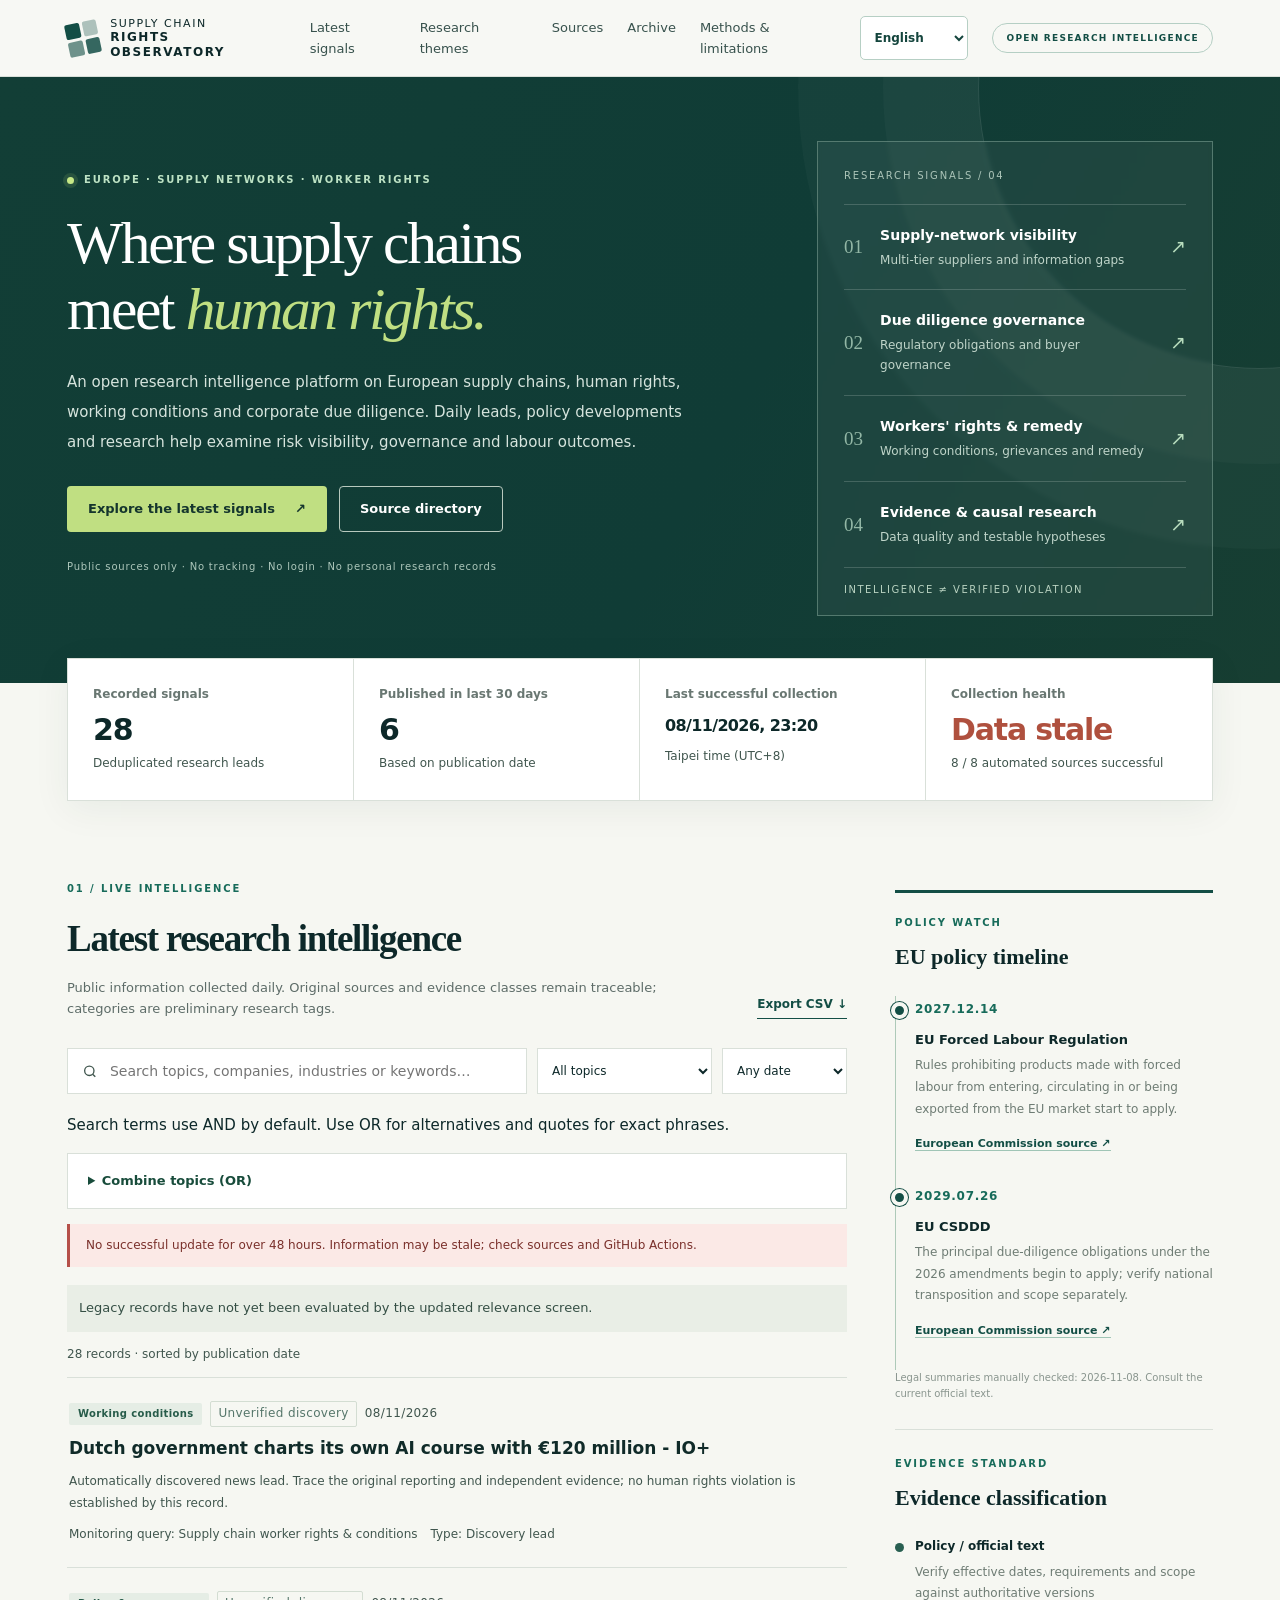
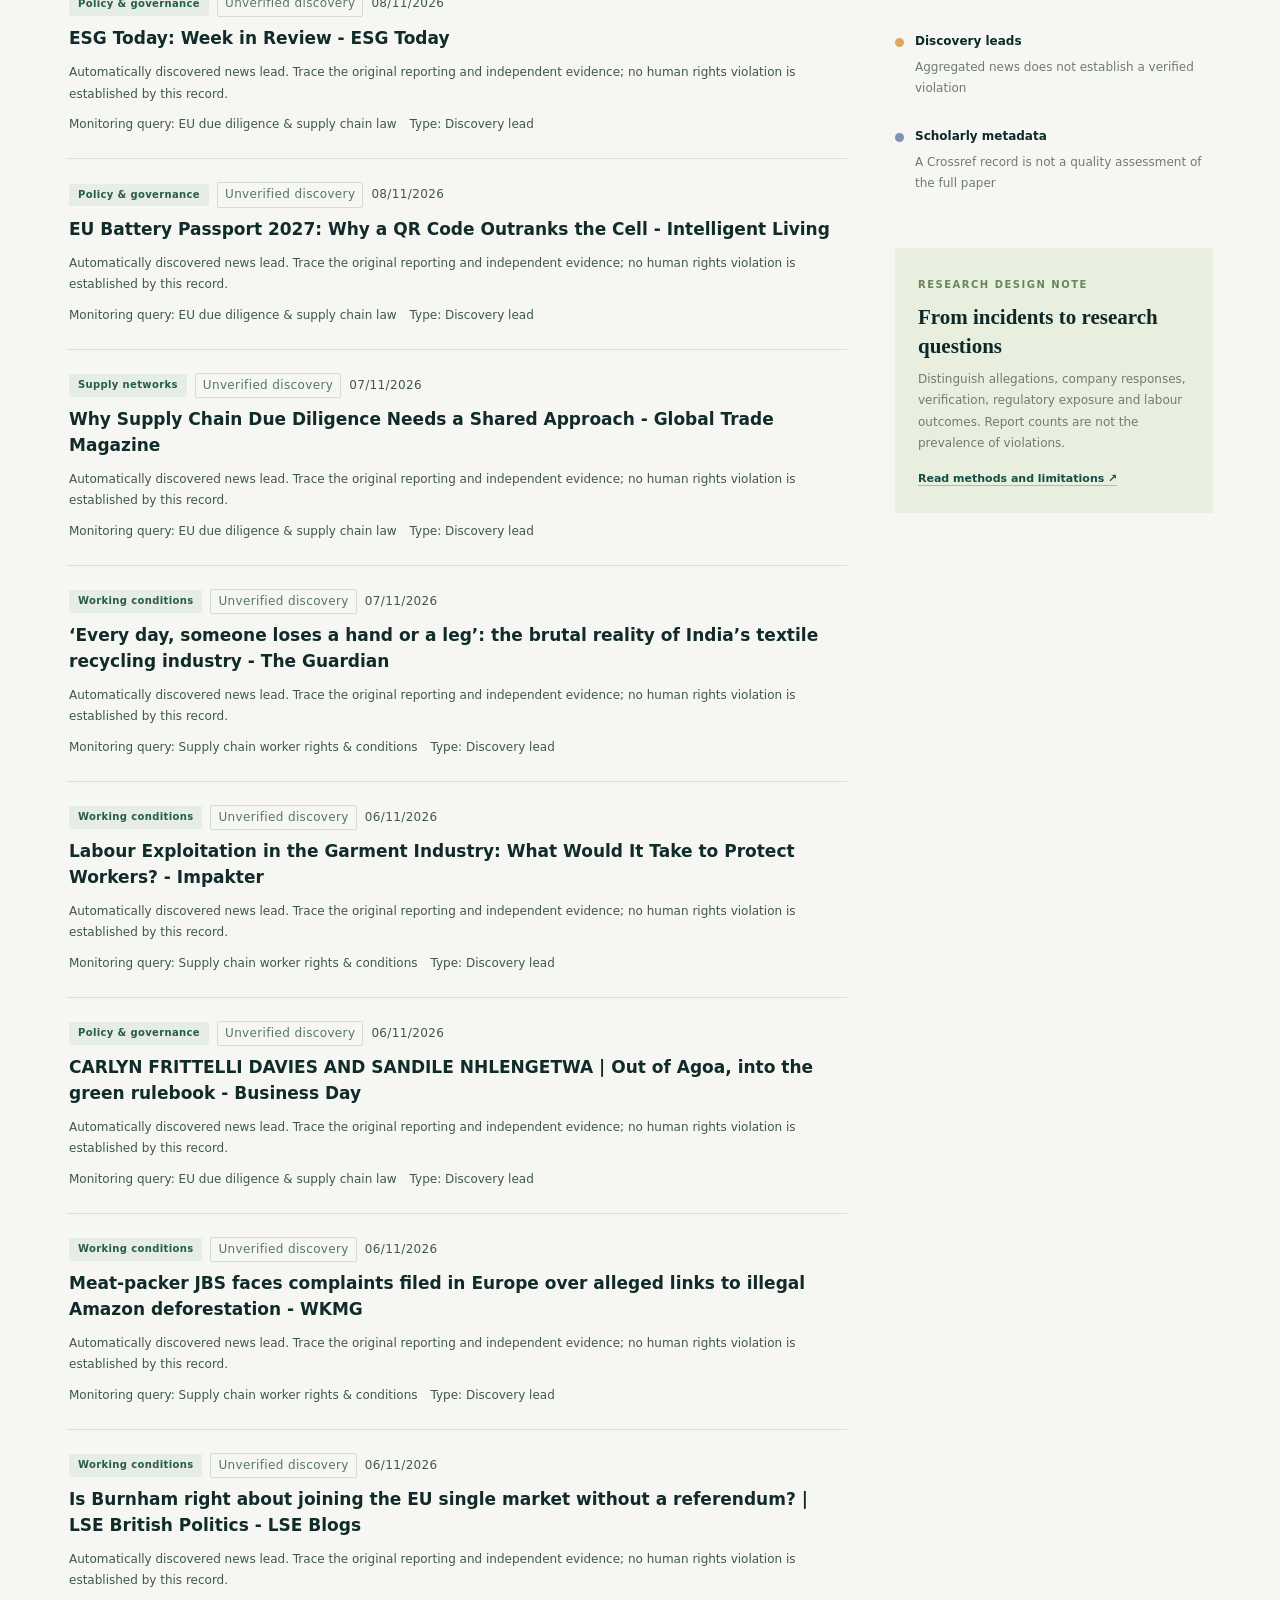
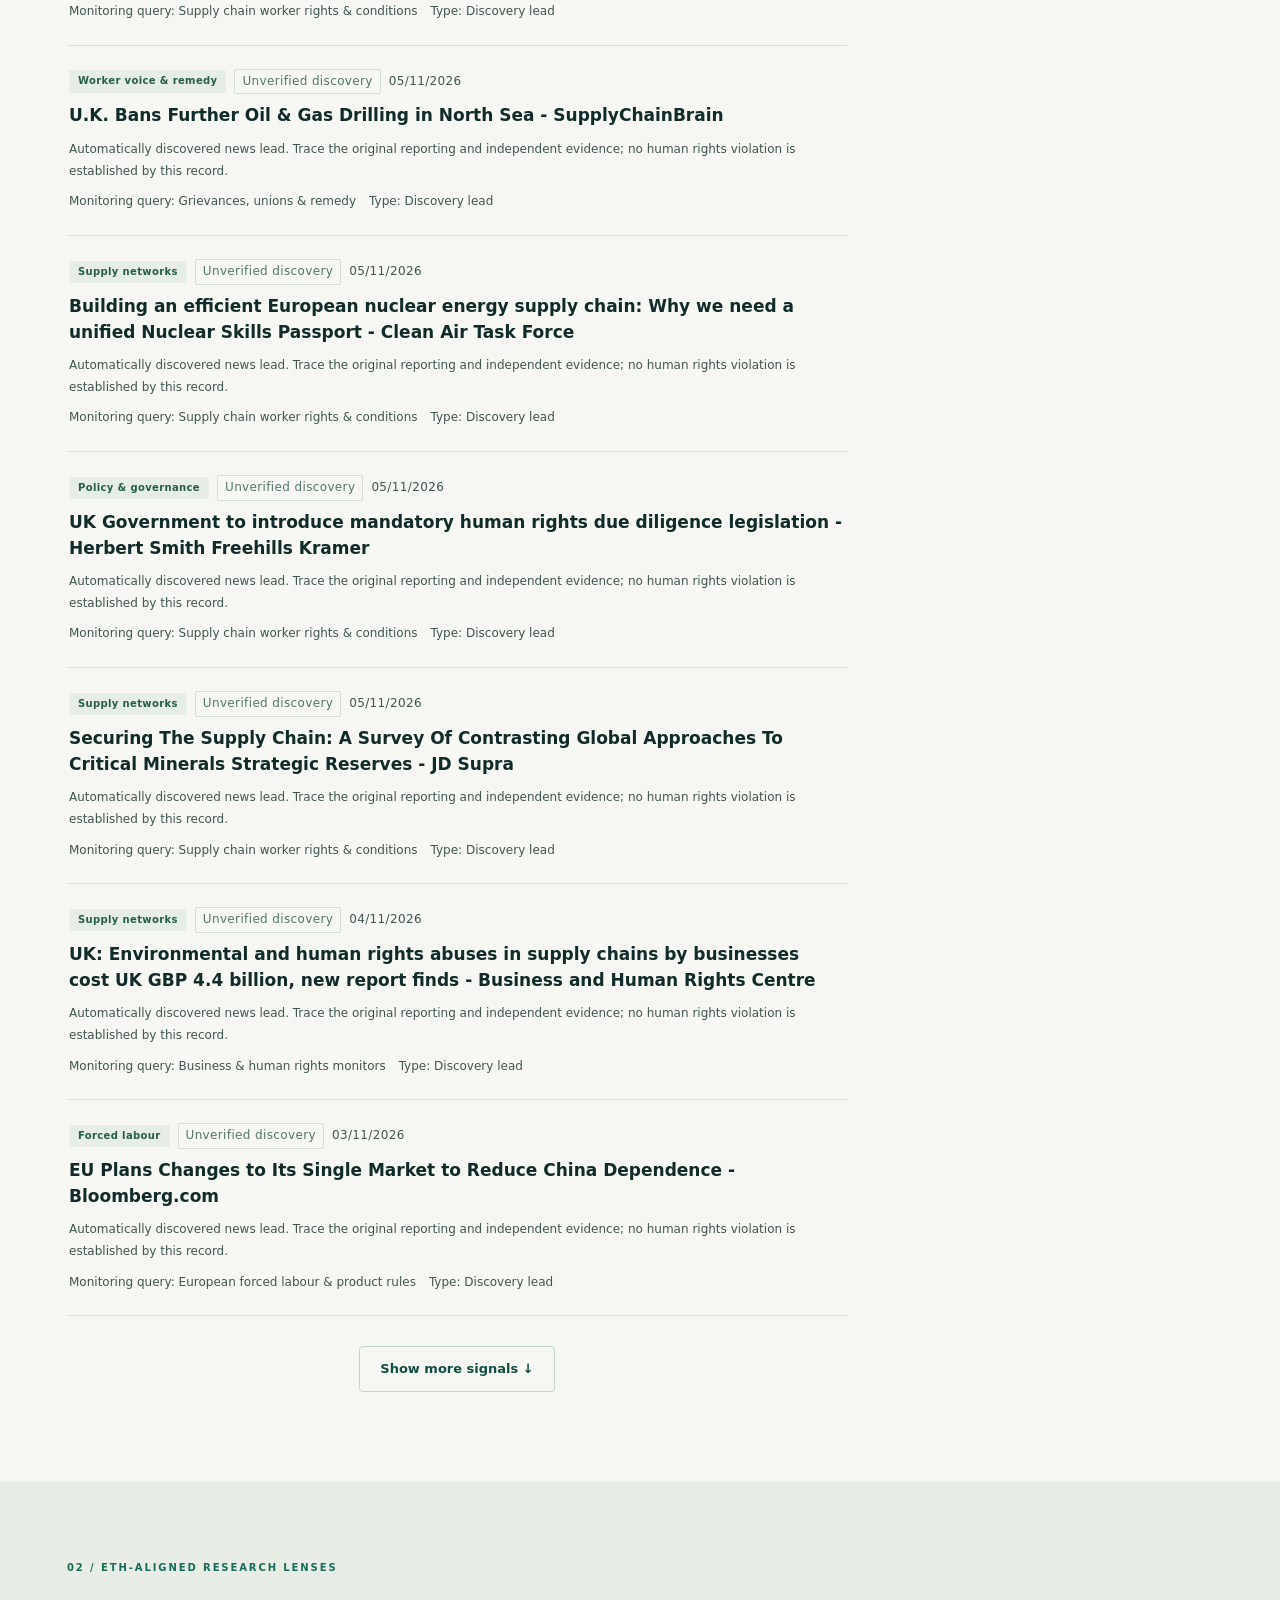
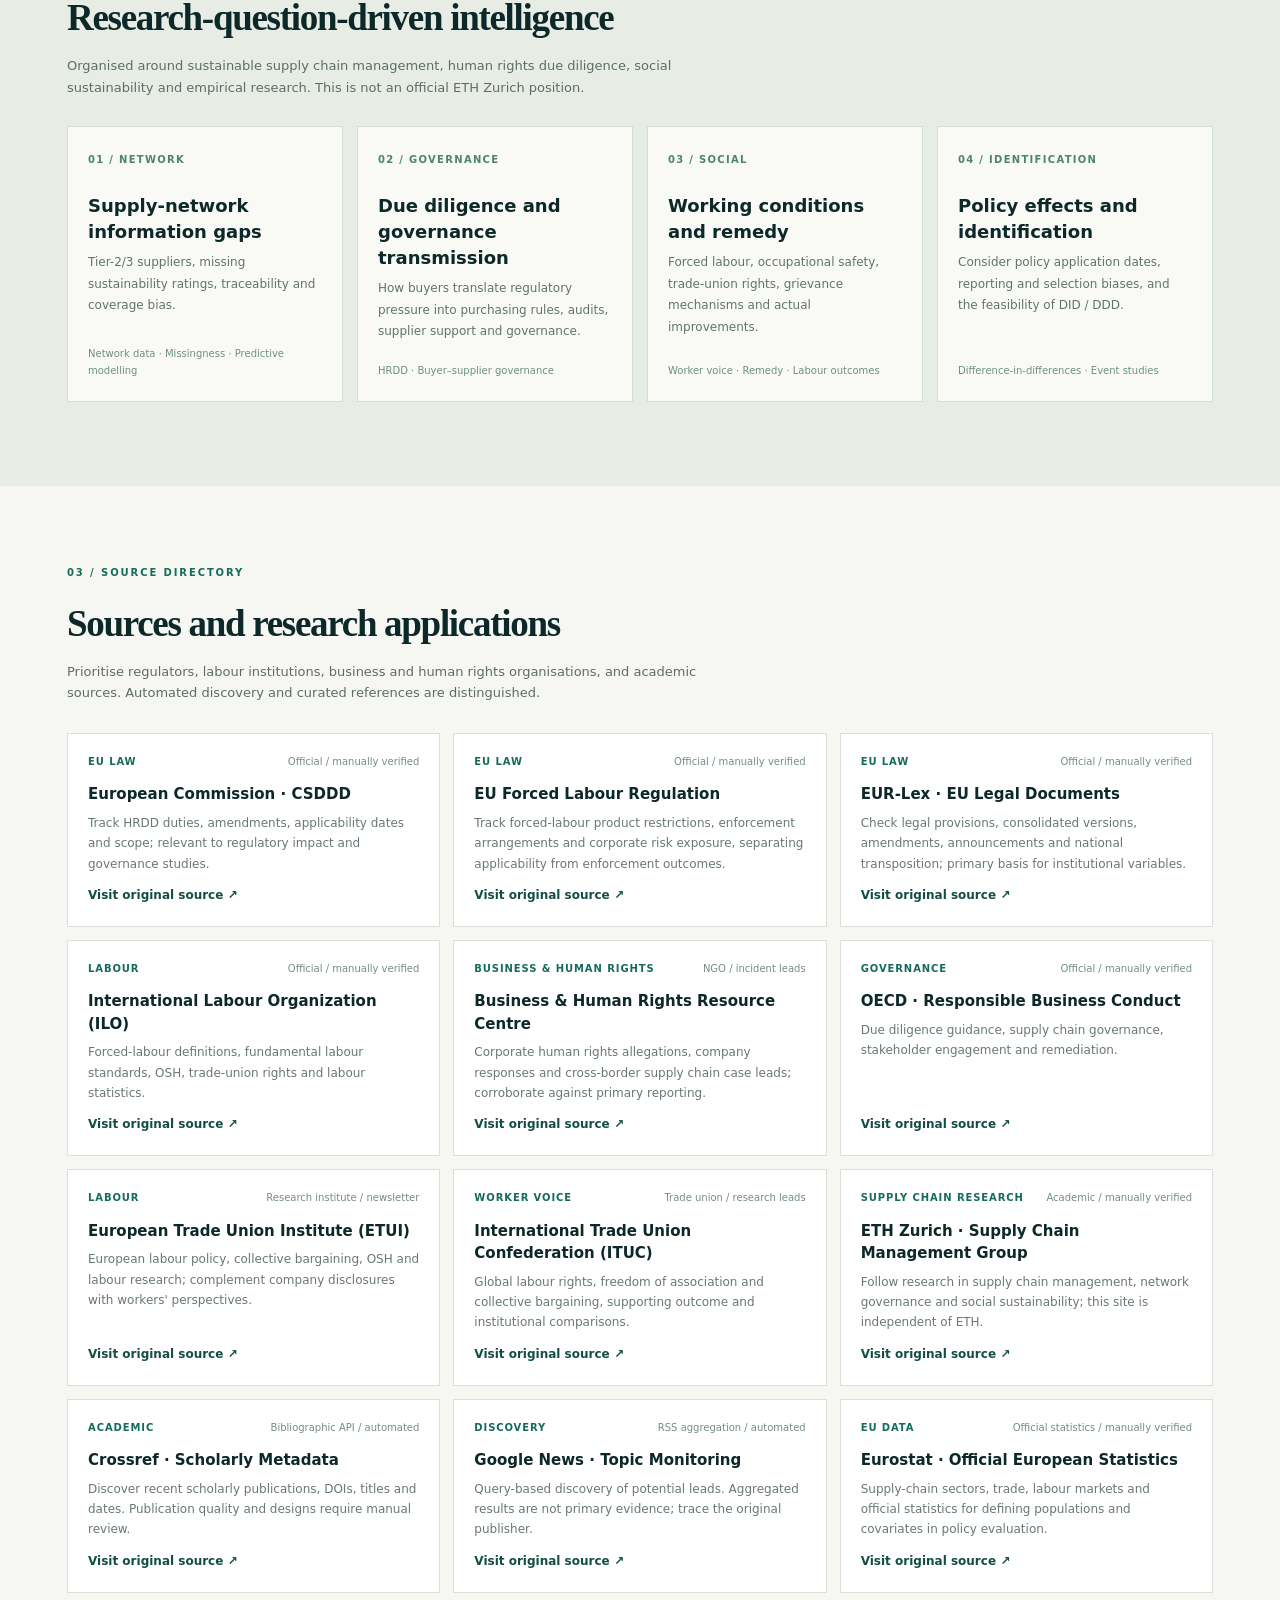
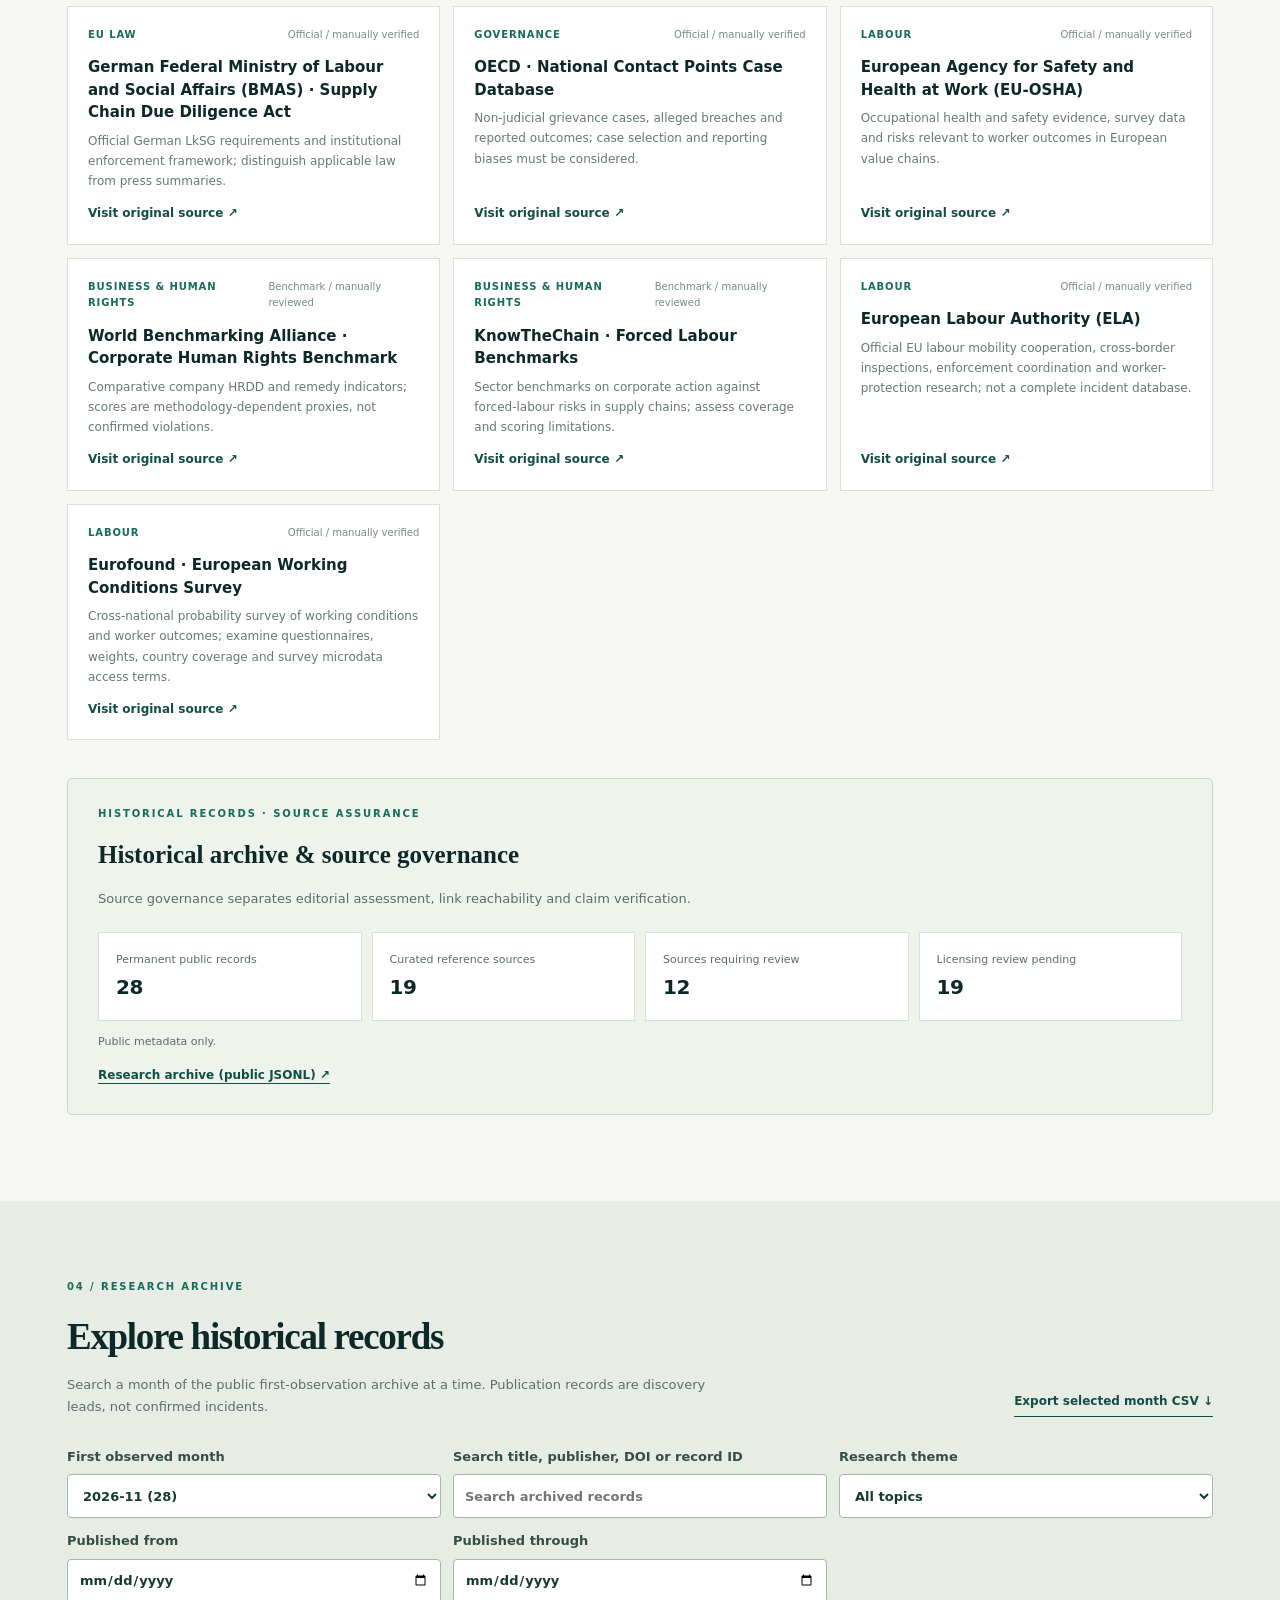
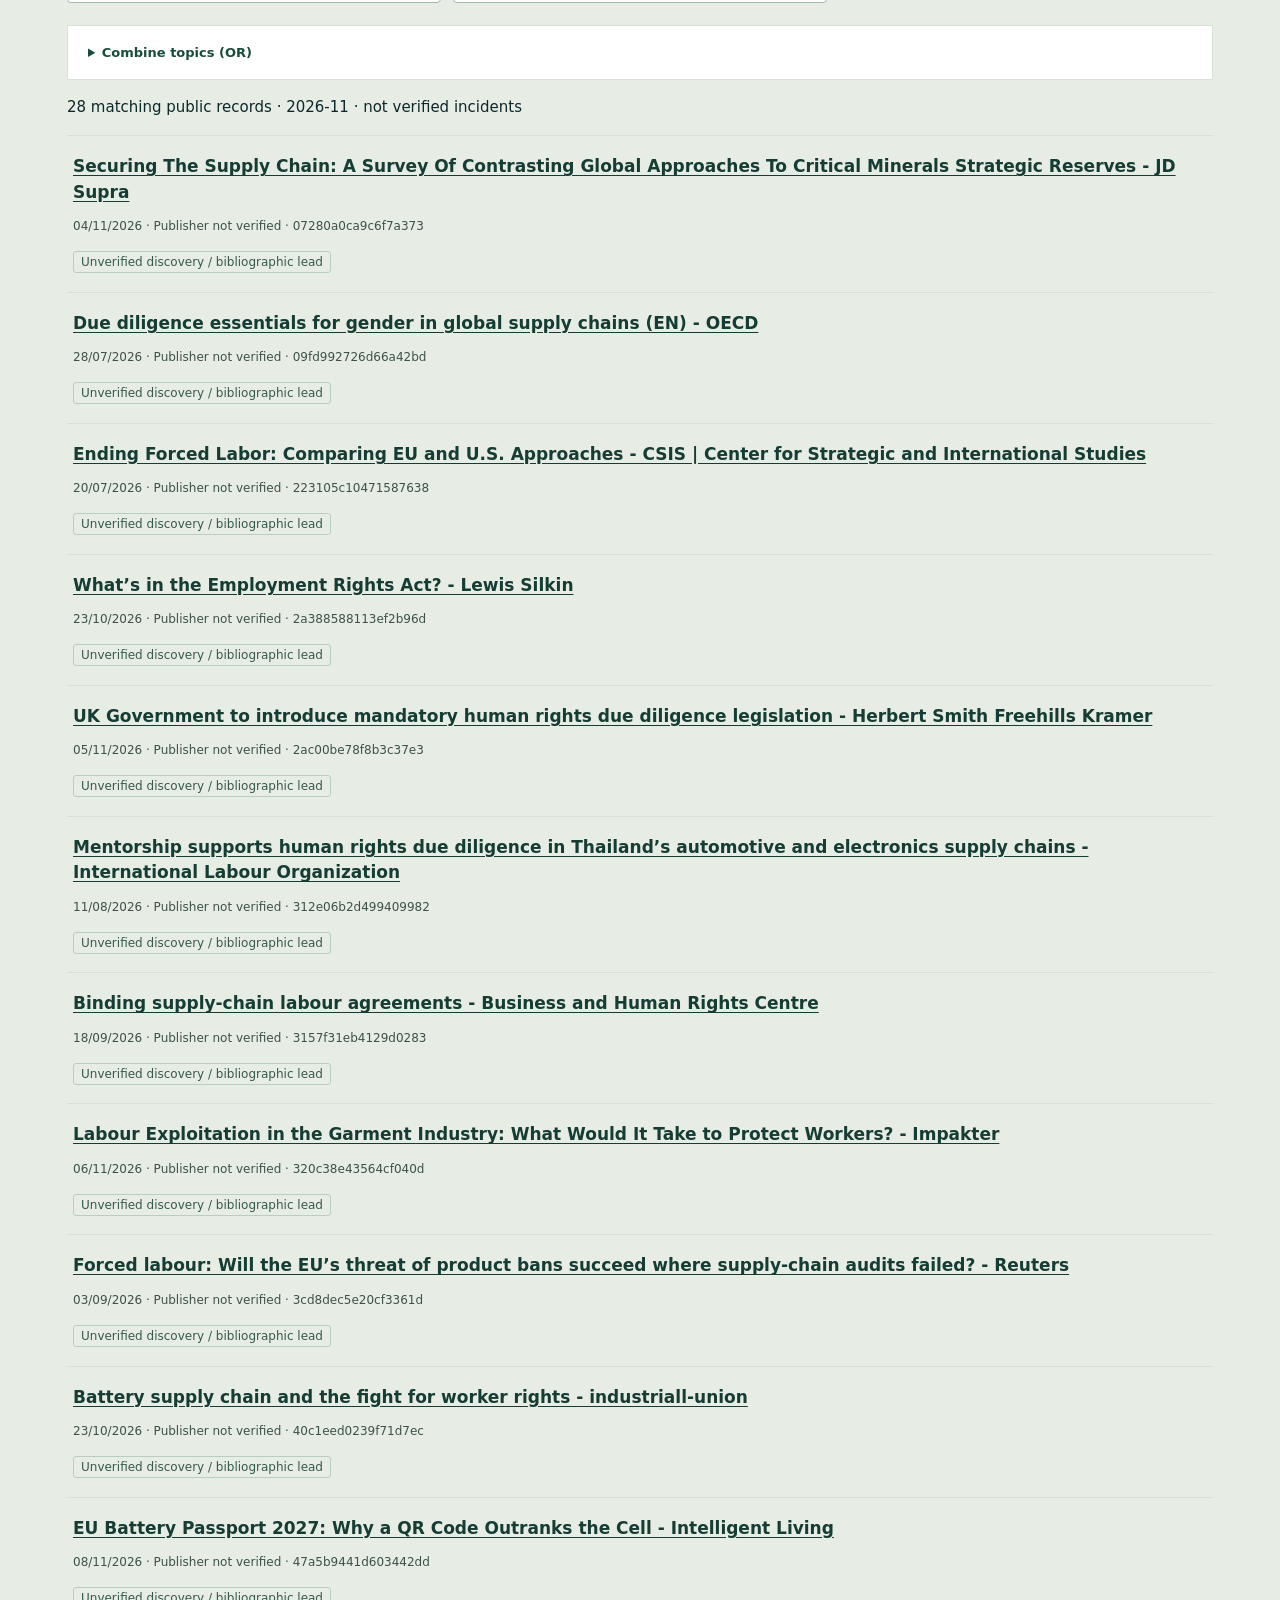
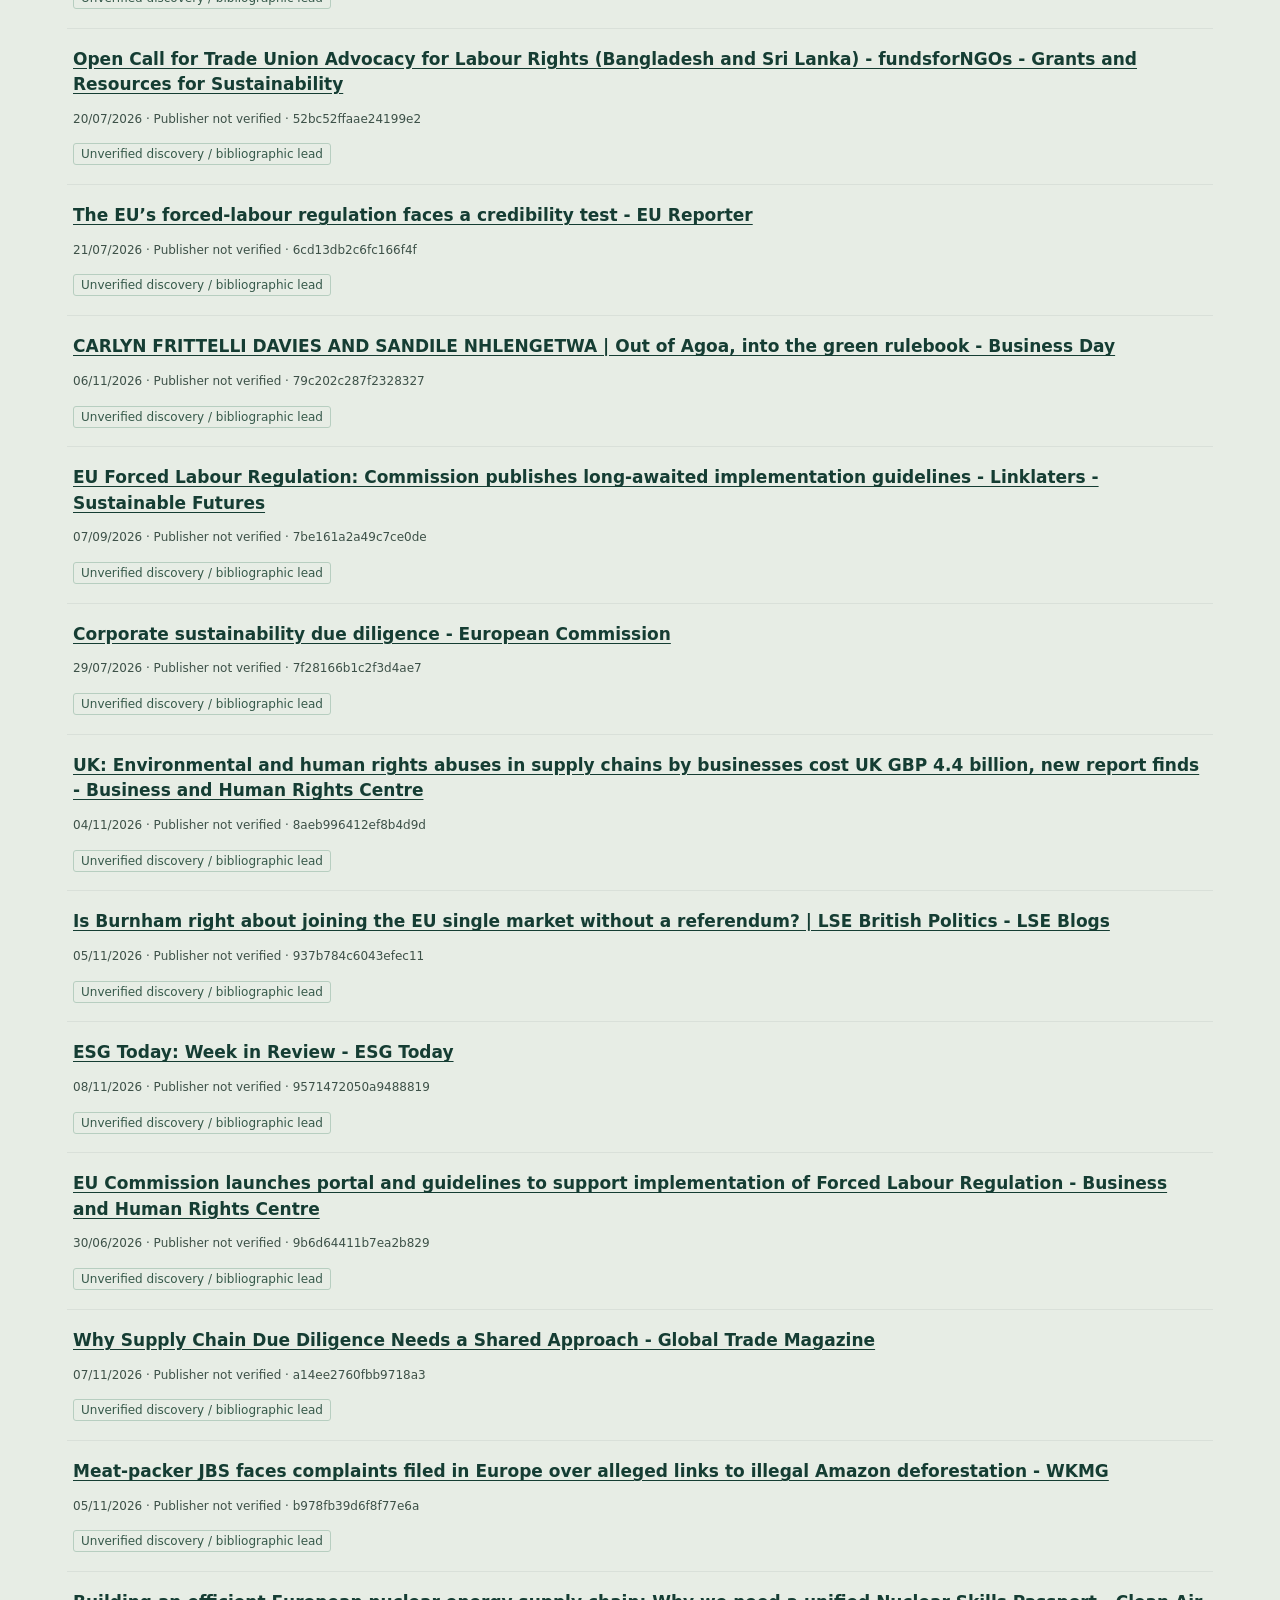
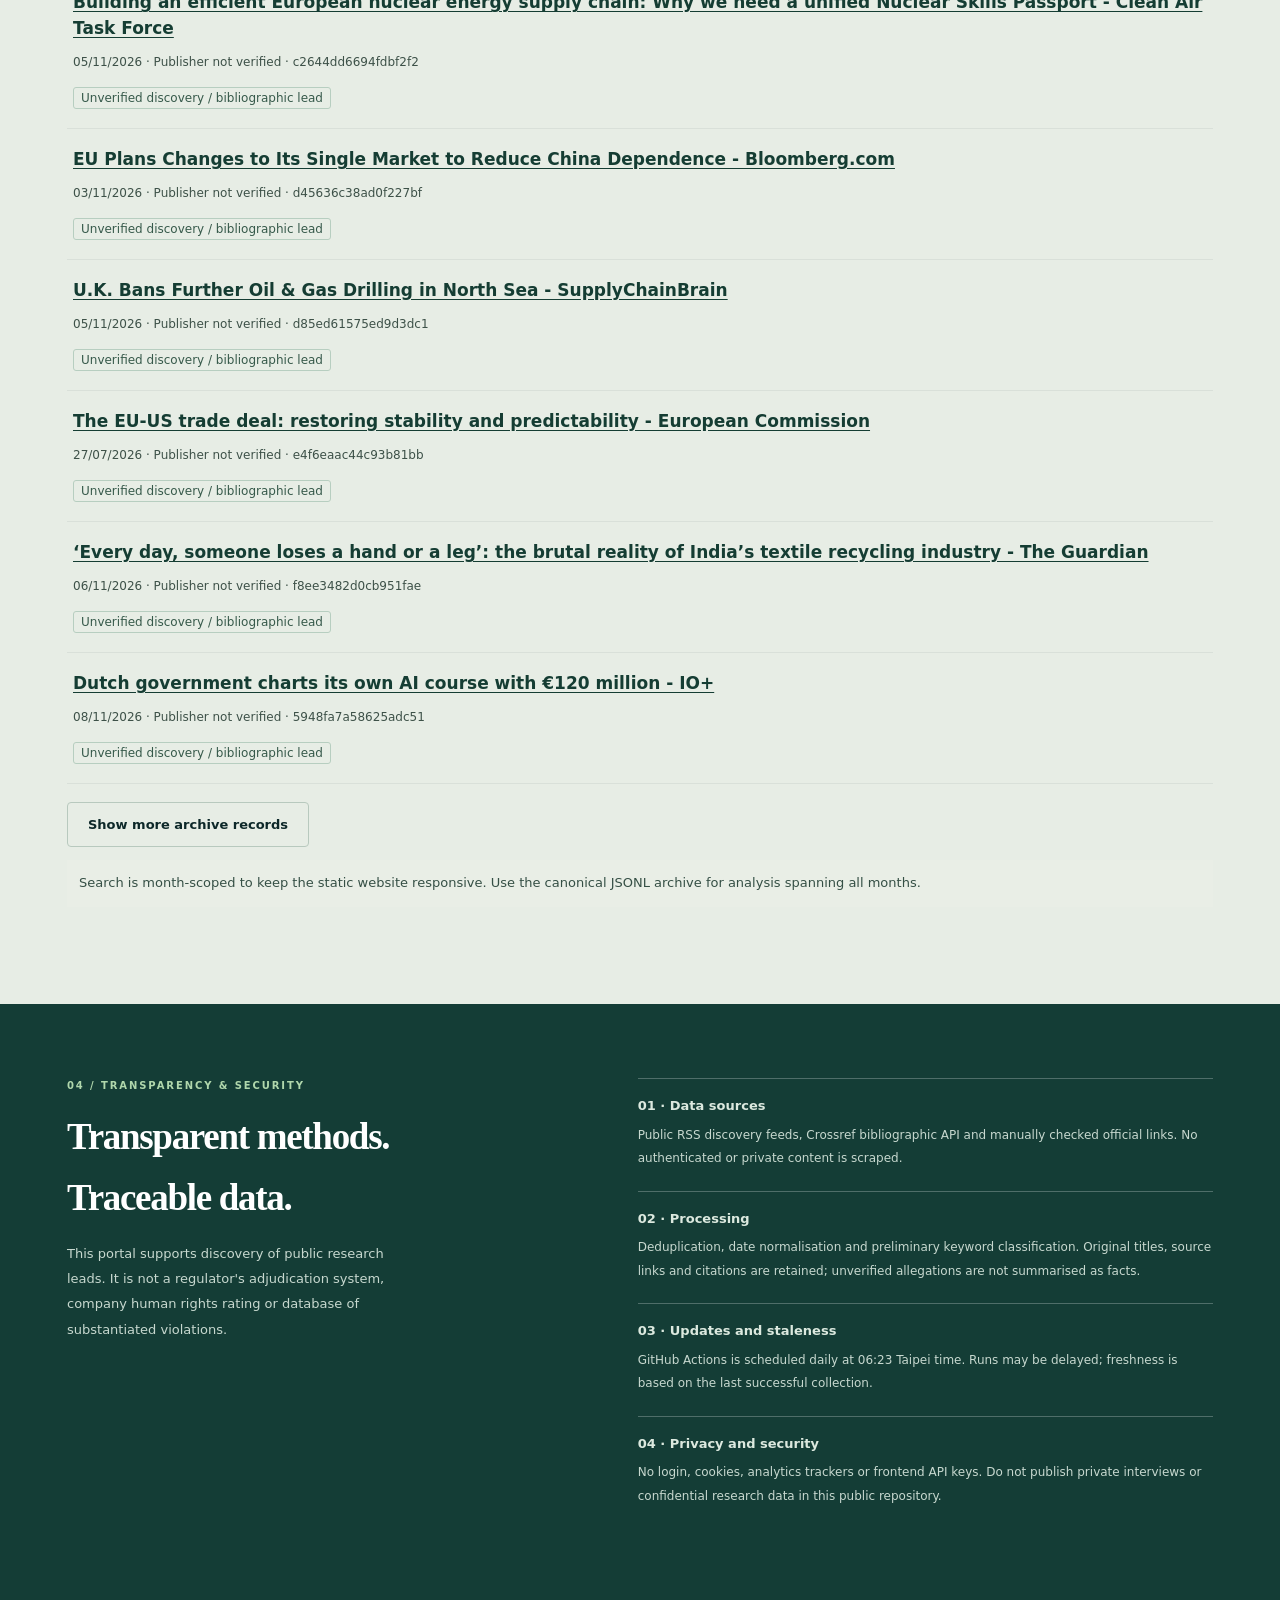
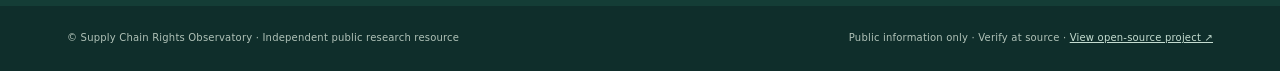
==== docs/index.html @ d7ef4ec1 "feat(search): accessible multi-topic OR filtering for latest and historical records" ====
<!doctype html>
<html lang="en">
<head>
  <meta charset="utf-8">
  <meta name="viewport" content="width=device-width,initial-scale=1">
  <meta name="description" content="Public research intelligence portal for European supply chains, human rights, labour conditions and due diligence.">
  <meta name="referrer" content="strict-origin-when-cross-origin">
  <meta name="color-scheme" content="light">
  <meta http-equiv="Content-Security-Policy" content="default-src 'none'; script-src 'self'; style-src 'self'; img-src 'self' data:; font-src 'self'; connect-src 'self'; base-uri 'none'; form-action 'none'; object-src 'none'; frame-src 'none'; upgrade-insecure-requests">
  <title>Supply Chain Rights Observatory | Research Intelligence</title>
  <link rel="stylesheet" href="./styles.css">
  <script defer src="./i18n.js"></script>
  <script defer src="./query.js"></script>
  <script defer src="./app.js"></script>
  <script defer src="./archive.js"></script>
</head>
<body>
  <a class="skip-link" href="#signals">Skip to research intelligence</a>
  <header class="site-header">
    <div class="container header-inner">
      <a class="brand" href="#home" aria-label="Supply Chain Rights Observatory home">
        <span class="brand-mark" aria-hidden="true"><span></span><span></span><span></span><span></span></span>
        <span class="brand-name">SUPPLY CHAIN<br><strong>RIGHTS OBSERVATORY</strong></span>
      </a>
      <nav aria-label="Main navigation">
        <a href="#signals">Latest signals</a><a href="#lenses">Research themes</a><a href="#sources">Sources</a><a href="#archive-explorer">Archive</a><a href="#method">Methods & limitations</a>
      </nav>
      <label class="language-picker" for="language-select"><span class="sr-only">Language</span><select id="language-select" aria-label="Select website language"><option value="en">English</option><option value="zh">繁體中文</option><option value="de">Deutsch</option></select></label>
      <span class="top-tag">OPEN RESEARCH INTELLIGENCE</span>
    </div>
  </header>

  <main id="home">
    <section class="hero">
      <div class="container hero-grid">
        <div class="hero-left">
          <div class="eyebrow"><span class="live-dot"></span> EUROPE · SUPPLY NETWORKS · WORKER RIGHTS</div>
          <h1>Where supply chains<br>meet <em>human rights.</em></h1>
          <p class="hero-desc">An open research intelligence platform on European supply chains, human rights, working conditions and corporate due diligence. Daily leads, policy developments and research help examine risk visibility, governance and labour outcomes.</p>
          <div class="hero-actions"><a class="btn btn-primary" href="#signals">Explore the latest signals <span aria-hidden="true">↗</span></a><a class="btn btn-outline" href="#sources">Source directory</a></div>
          <p class="hero-footnote">Public sources only · No tracking · No login · No personal research records</p>
        </div>
        <aside class="hero-panel" aria-label="Research priorities">
          <span class="panel-label">RESEARCH SIGNALS / 04</span>
          <div class="panel-line"><span>01</span><div><strong>Supply-network visibility</strong><small>Multi-tier suppliers and information gaps</small></div><span class="end-arrow">↗</span></div>
          <div class="panel-line"><span>02</span><div><strong>Due diligence governance</strong><small>Regulatory obligations and buyer governance</small></div><span class="end-arrow">↗</span></div>
          <div class="panel-line"><span>03</span><div><strong>Workers' rights & remedy</strong><small>Working conditions, grievances and remedy</small></div><span class="end-arrow">↗</span></div>
          <div class="panel-line"><span>04</span><div><strong>Evidence & causal research</strong><small>Data quality and testable hypotheses</small></div><span class="end-arrow">↗</span></div>
          <div class="panel-bottom">INTELLIGENCE ≠ VERIFIED VIOLATION</div>
        </aside>
      </div>
    </section>

    <div class="container"><section class="metrics" aria-label="Intelligence status">
      <div class="metric"><span>Recorded signals</span><strong id="metric-total">—</strong><small>Deduplicated research leads</small></div>
      <div class="metric"><span>Published in last 30 days</span><strong id="metric-recent">—</strong><small>Based on publication date</small></div>
      <div class="metric"><span>Last successful collection</span><strong id="metric-updated">Not yet run</strong><small>Taipei time (UTC+8)</small></div>
      <div class="metric metric-status"><span>Collection health</span><strong id="metric-status" aria-live="polite">Pending</strong><small id="metric-coverage">Monitoring starts after first deployment</small></div>
    </section></div>

    <div class="container content-layout">
      <section class="main-column" id="signals">
        <div class="section-heading"><div><div class="section-kicker">01 / LIVE INTELLIGENCE</div><h2>Latest research intelligence</h2><p>Public information collected daily. Original sources and evidence classes remain traceable; categories are preliminary research tags.</p></div><button title="Data import uses canonical English field names and original article titles." class="text-btn" id="download-csv" type="button">Export CSV <span aria-hidden="true">↓</span></button></div>
        <div class="filters"><label class="search-wrap"><span class="sr-only">Search titles and sources</span><svg viewBox="0 0 24 24" width="17" height="17" fill="none" stroke="currentColor" stroke-width="2"><circle cx="11" cy="11" r="7"/><path d="m20 20-4-4"/></svg><input id="search" type="search" placeholder="Search topics, companies, industries or keywords…" maxlength="120"></label><label class="sr-only" for="topic">Research themes</label><select id="topic"><option value="all">All topics</option><option value="policy">Policy & governance</option><option value="forced-labour">Forced labour</option><option value="working-conditions">Working conditions</option><option value="worker-voice">Worker voice & remedy</option><option value="network">Supply networks</option><option value="research">Academic research</option></select><label class="sr-only" for="period">Date range</label><select id="period"><option value="all">Any date</option><option value="7">Past 7 days</option><option value="30">Past 30 days</option><option value="90">Past 90 days</option></select></div>
        <p class="search-help" id="search-help">Search terms use AND by default. Use OR for alternatives and quotes for exact phrases.</p>
<details id="multi-topic" class="topic-multi"><summary>Combine topics (OR)</summary><div class="topic-checkboxes"><label><input type="checkbox" value="policy"> Policy & governance</label><label><input type="checkbox" value="forced-labour"> Forced labour</label><label><input type="checkbox" value="working-conditions"> Working conditions</label><label><input type="checkbox" value="worker-voice"> Worker voice & remedy</label><label><input type="checkbox" value="network"> Supply networks</label><label><input type="checkbox" value="research"> Academic research</label></div></details>
        <div id="data-alert" class="data-alert" role="status" aria-live="polite"></div>
        <p id="quality-summary" class="archive-notice" role="status" aria-live="polite"></p>
        <div id="results-count" class="results-count" role="status" aria-live="polite" aria-atomic="true">Loading public data…</div>
        <div id="signal-list" class="signal-list"><div class="empty-state"><strong>Loading data</strong><p>Retrieving the research intelligence dataset.</p></div></div>
        <div class="pagination"><button type="button" id="show-more" class="btn btn-outline" hidden>Show more signals ↓</button></div>
      </section>

      <aside class="sidebar" aria-label="Policy and research notes">
        <div class="side-block"><div class="section-kicker">POLICY WATCH</div><h3>EU policy timeline</h3>
          <div class="timeline"><div class="timeline-entry"><span class="date-chip">2027.12.14</span><strong>EU Forced Labour Regulation</strong><p>Rules prohibiting products made with forced labour from entering, circulating in or being exported from the EU market start to apply.</p><a href="https://single-market-economy.ec.europa.eu/single-market/goods/forced-labour-regulation/what-forced-labour-regulation-and-how-does-it-work_en" target="_blank" rel="noopener noreferrer">European Commission source ↗</a></div><div class="timeline-entry"><span class="date-chip">2029.07.26</span><strong>EU CSDDD</strong><p>The principal due-diligence obligations under the 2026 amendments begin to apply; verify national transposition and scope separately.</p><a href="https://commission.europa.eu/topics/business-and-industry/company-law-and-corporate-governance/corporate-sustainability-due-diligence_en" target="_blank" rel="noopener noreferrer">European Commission source ↗</a></div></div>
          <p class="meta-note">Legal summaries manually checked: 2026-11-08. Consult the current official text.</p></div>
        <div class="side-block evidence"><div class="section-kicker">EVIDENCE STANDARD</div><h3>Evidence classification</h3><div class="evidence-row"><i class="bullet bullet-a"></i><div><b>Policy / official text</b><span>Verify effective dates, requirements and scope against authoritative versions</span></div></div><div class="evidence-row"><i class="bullet bullet-b"></i><div><b>Discovery leads</b><span>Aggregated news does not establish a verified violation</span></div></div><div class="evidence-row"><i class="bullet bullet-c"></i><div><b>Scholarly metadata</b><span>A Crossref record is not a quality assessment of the full paper</span></div></div></div>
        <div class="side-block side-cta"><span>RESEARCH DESIGN NOTE</span><h3>From incidents to research questions</h3><p>Distinguish allegations, company responses, verification, regulatory exposure and labour outcomes. Report counts are not the prevalence of violations.</p><a href="#method">Read methods and limitations ↗</a></div>
      </aside>
    </div>

    <section class="research-section" id="lenses"><div class="container"><div class="section-kicker">02 / ETH-ALIGNED RESEARCH LENSES</div><div class="section-heading aligned"><div><h2>Research-question-driven intelligence</h2><p>Organised around sustainable supply chain management, human rights due diligence, social sustainability and empirical research. This is not an official ETH Zurich position.</p></div></div><div class="lens-grid"><article class="lens-card"><span>01 / NETWORK</span><h3>Supply-network information gaps</h3><p>Tier-2/3 suppliers, missing sustainability ratings, traceability and coverage bias.</p><small>Network data · Missingness · Predictive modelling</small></article><article class="lens-card"><span>02 / GOVERNANCE</span><h3>Due diligence and governance transmission</h3><p>How buyers translate regulatory pressure into purchasing rules, audits, supplier support and governance.</p><small>HRDD · Buyer–supplier governance</small></article><article class="lens-card"><span>03 / SOCIAL</span><h3>Working conditions and remedy</h3><p>Forced labour, occupational safety, trade-union rights, grievance mechanisms and actual improvements.</p><small>Worker voice · Remedy · Labour outcomes</small></article><article class="lens-card"><span>04 / IDENTIFICATION</span><h3>Policy effects and identification</h3><p>Consider policy application dates, reporting and selection biases, and the feasibility of DID / DDD.</p><small>Difference-in-differences · Event studies</small></article></div></div></section>

    <section class="sources-section" id="sources"><div class="container"><div class="section-heading"><div><div class="section-kicker">03 / SOURCE DIRECTORY</div><h2>Sources and research applications</h2><p>Prioritise regulators, labour institutions, business and human rights organisations, and academic sources. Automated discovery and curated references are distinguished.</p></div></div><div class="source-grid" id="source-list"></div>
<div class="archive-panel" aria-label="Historical archive & source governance">
  <div class="section-kicker">HISTORICAL RECORDS · SOURCE ASSURANCE</div>
  <h3>Historical archive & source governance</h3>
  <p>Source governance separates editorial assessment, link reachability and claim verification.</p>
  <div class="archive-stats">
    <div><small>Permanent public records</small><strong id="archive-total">Pending first archive</strong></div>
    <div><small>Curated reference sources</small><strong id="source-approved">—</strong></div>
    <div><small>Sources requiring review</small><strong id="source-overdue">—</strong></div><div><small>Licensing review pending</small><strong id="source-licence">—</strong></div>
  </div>
  <p class="archive-caption">Public metadata only.</p>
  <a href="https://github.com/e4e421/supply-chain-rights-observatory/tree/main/data/archive" rel="noopener noreferrer" target="_blank">Research archive (public JSONL) ↗</a>
</div></div></section>


<section class="research-section" id="archive-explorer">
 <div class="container">
  <div class="section-kicker">04 / RESEARCH ARCHIVE</div>
  <div class="section-heading"><div><h2>Explore historical records</h2><p>Search a month of the public first-observation archive at a time. Publication records are discovery leads, not confirmed incidents.</p></div>
  <button class="text-btn" id="archive-export" type="button">Export selected month CSV ↓</button></div>
  <div class="archive-controls">
    <label>First observed month<select id="archive-month"><option value="">Loading months…</option></select></label>
    <label>Search title, publisher, DOI or record ID<input id="archive-search" type="search" maxlength="120" placeholder="Search archived records"></label>
    <label>Research theme<select id="archive-topic"><option value="all">All topics</option><option value="policy">Policy &amp; governance</option><option value="forced-labour">Forced labour</option><option value="working-conditions">Working conditions</option><option value="worker-voice">Worker voice &amp; remedy</option><option value="network">Supply networks</option><option value="research">Academic research</option></select></label>
    <label>Published from<input type="date" id="archive-from"></label>
    <label>Published through<input type="date" id="archive-to"></label>
  </div>
  <details id="archive-multi-topic" class="topic-multi"><summary>Combine topics (OR)</summary><div class="topic-checkboxes"><label><input type="checkbox" value="policy"> Policy & governance</label><label><input type="checkbox" value="forced-labour"> Forced labour</label><label><input type="checkbox" value="working-conditions"> Working conditions</label><label><input type="checkbox" value="worker-voice"> Worker voice & remedy</label><label><input type="checkbox" value="network"> Supply networks</label><label><input type="checkbox" value="research"> Academic research</label></div></details>
  <p id="archive-count" role="status" aria-live="polite" aria-atomic="true">Loading archive…</p>
  <div id="archive-results" class="archive-result-list"></div>
  <button id="archive-show-more" type="button" class="btn btn-outline" hidden>Show more archive records</button>
  <p class="archive-notice">Search is month-scoped to keep the static website responsive. Use the canonical JSONL archive for analysis spanning all months.</p>
 </div>
</section>

    <section class="method-section" id="method"><div class="container method-grid"><div><div class="section-kicker">04 / TRANSPARENCY & SECURITY</div><h2>Transparent methods. Traceable data.</h2><p>This portal supports discovery of public research leads. It is not a regulator's adjudication system, company human rights rating or database of substantiated violations.</p></div><div><div class="method-item"><b>01 · Data sources</b><p>Public RSS discovery feeds, Crossref bibliographic API and manually checked official links. No authenticated or private content is scraped.</p></div><div class="method-item"><b>02 · Processing</b><p>Deduplication, date normalisation and preliminary keyword classification. Original titles, source links and citations are retained; unverified allegations are not summarised as facts.</p></div><div class="method-item"><b>03 · Updates and staleness</b><p>GitHub Actions is scheduled daily at 06:23 Taipei time. Runs may be delayed; freshness is based on the last successful collection.</p></div><div class="method-item"><b>04 · Privacy and security</b><p>No login, cookies, analytics trackers or frontend API keys. Do not publish private interviews or confidential research data in this public repository.</p></div></div></div></section>
  </main>
  <footer class="footer"><div class="container footer-inner"><span>© Supply Chain Rights Observatory · Independent public research resource</span><span>Public information only · Verify at source · <a href="https://github.com/e4e421/supply-chain-rights-observatory" target="_blank" rel="noopener noreferrer">View open-source project ↗</a></span></div></footer>
</body></html>
---- docs/styles.css ----
:root{--ink:#0d2829;--ink2:#24413e;--muted:#5d6c68;--green:#134e45;--teal:#176b5a;--lime:#c0df82;--line:#d9e0d9;--paper:#f6f7f2;--white:#fff;--sand:#e8eee6;--serif:Georgia,"Noto Serif TC",serif;--sans:-apple-system,BlinkMacSystemFont,"Segoe UI","Noto Sans TC","Microsoft JhengHei",sans}*{box-sizing:border-box}html{scroll-behavior:smooth;scroll-padding-top:90px}body{margin:0;background:var(--paper);color:var(--ink);font-family:var(--sans);font-size:15px;line-height:1.65}a{color:inherit}button,input,select{font:inherit}button{cursor:pointer}.container{max-width:1210px;margin:auto;padding:0 32px}.sr-only{position:absolute!important;width:1px;height:1px;padding:0;margin:-1px;overflow:hidden;clip:rect(0,0,0,0);white-space:nowrap;border:0}.skip-link{position:absolute;top:-100px;left:20px;padding:12px 18px;z-index:99;background:#fff}.skip-link:focus{top:20px}.site-header{background:#f7f8f4;border-bottom:1px solid var(--line);position:sticky;top:0;z-index:20}.header-inner{min-height:76px;display:flex;align-items:center;justify-content:space-between;gap:24px}.brand{text-decoration:none;display:flex;align-items:center;gap:11px;line-height:1.2}.brand-name{font-size:11px;letter-spacing:.14em;font-weight:500}.brand-name strong{font-weight:800;font-size:12px}.brand-mark{width:33px;height:33px;display:grid;grid-template-columns:1fr 1fr;gap:3px;transform:rotate(-12deg)}.brand-mark span{background:var(--green);border-radius:2px}.brand-mark span:nth-child(2){opacity:.32}.brand-mark span:nth-child(3){opacity:.6}.brand-mark span:nth-child(4){opacity:.85}nav{display:flex;gap:24px}nav a{font-size:13px;text-decoration:none;color:#38524d}nav a:hover,.footer a:hover{color:#0e8b6a}.top-tag{font-size:9px;letter-spacing:.14em;border:1px solid #b5cfc4;border-radius:30px;padding:7px 13px;color:var(--green);white-space:nowrap;font-weight:700}.hero{background:linear-gradient(119deg,#123e36 0%,#103c36 57%,#173e32 100%);color:#fff;position:relative;overflow:hidden}.hero:before{content:"";position:absolute;width:560px;height:560px;right:-260px;top:-270px;border:1px solid #ffffff1e;border-radius:50%;box-shadow:0 0 0 95px #ffffff07,0 0 0 180px #ffffff06}.hero-grid{min-height:495px;padding-top:64px;padding-bottom:67px;display:grid;grid-template-columns:minmax(0,1.33fr) minmax(300px,.78fr);gap:75px;align-items:center;position:relative}.eyebrow,.section-kicker{font-size:10px;font-weight:800;letter-spacing:.19em}.eyebrow{color:#bde2c4;display:flex;align-items:center;gap:10px}.live-dot{height:7px;width:7px;border-radius:50%;background:#c6e987;box-shadow:0 0 0 4px #b6db7c22}.hero h1{font-family:var(--serif);font-weight:500;line-height:1.12;letter-spacing:-.04em;font-size:clamp(41px,4.65vw,67px);margin:21px 0 24px}.hero h1 em{font-weight:400;color:var(--lime)}.hero-desc{max-width:620px;color:#d6e4dd;font-size:15px;line-height:2}.hero-actions{display:flex;gap:12px;margin:29px 0 22px}.btn{display:inline-flex;gap:20px;align-items:center;justify-content:center;white-space:nowrap;padding:11px 20px;border-radius:4px;text-decoration:none;font-size:13px;font-weight:700;border:1px solid transparent;transition:transform .15s,background .15s}.btn:hover{transform:translateY(-2px)}.btn-primary{background:var(--lime);color:#14352d}.btn-outline{background:transparent;border-color:#b8c9be;color:inherit}.hero-footnote{font-size:10px;letter-spacing:.08em;color:#adc7bb;margin-top:27px}.hero-panel{border:1px solid #6f9487aa;background:#ffffff0d;padding:26px 26px 17px;backdrop-filter:blur(2px)}.panel-label{font-size:10px;letter-spacing:.18em;color:#acc5b9;display:block;margin-bottom:19px}.panel-line{border-top:1px solid #ffffff2b;display:flex;align-items:center;gap:17px;padding:19px 0}.panel-line>span:first-child{color:#93b7a6;font-family:var(--serif);font-size:19px}.panel-line div{flex:1}.panel-line strong{display:block;font-size:14px;font-weight:600}.panel-line small{display:block;color:#c0d5ca;font-size:12px;margin-top:4px}.end-arrow{font-size:19px;color:#b7dcbd}.panel-bottom{border-top:1px solid #ffffff2b;padding-top:14px;color:#b9d2c1;font-size:10px;letter-spacing:.15em}.metrics{display:grid;grid-template-columns:repeat(4,1fr);border:1px solid var(--line);background:white;margin-top:-25px;position:relative;z-index:1;box-shadow:0 8px 35px #153a2810}.metric{padding:26px 25px;border-right:1px solid var(--line);display:flex;flex-direction:column;gap:5px}.metric:last-child{border:none}.metric>span{font-size:12px;color:#697772;font-weight:600}.metric strong{font-size:30px;font-weight:700;letter-spacing:-.04em;line-height:1.3}.metric strong.compact{font-size:16px;line-height:2}.metric small{font-size:11px;color:#40564e}.metric-status strong{color:#b26d35}.metric-status strong.is-good{color:#157552}.metric-status strong.is-bad{color:#af503e}.content-layout{display:grid;grid-template-columns:minmax(0,1fr) 318px;gap:48px;padding-top:80px;padding-bottom:90px}.section-heading{display:flex;align-items:end;justify-content:space-between;gap:18px;margin-bottom:29px}.section-kicker{color:var(--teal);margin-bottom:11px}.section-heading h2,.research-section h2,.method-section h2{font-family:var(--serif);font-size:clamp(29px,3vw,37px);letter-spacing:-.035em;font-weight:600;margin:0}.section-heading p{font-size:13px;color:var(--muted);margin:7px 0 0;max-width:650px}.text-btn{border:0;border-bottom:1px solid var(--green);padding:4px 0;background:none;color:var(--green);font-weight:700;font-size:12px;white-space:nowrap}.text-btn:hover{color:#00855d}.filters{display:flex;gap:10px;flex-wrap:wrap;margin-bottom:19px}.search-wrap{display:flex;align-items:center;gap:10px;padding:0 14px;border:1px solid var(--line);background:white;flex:1;min-width:230px;color:#40564e}.search-wrap input{border:0;outline:0;width:100%;font-size:14px;min-height:44px;background:transparent;color:var(--ink)}.filters select{background:#fff;border:1px solid var(--line);font-size:12px;color:var(--ink);padding:10px;min-width:125px;max-width:175px}.results-count{font-size:12px;color:#40564e;margin:0 0 12px}.signal-list{border-top:1px solid var(--line)}.signal-item{padding:23px 5px 23px 2px;border-bottom:1px solid var(--line)}.signal-meta{display:flex;align-items:center;flex-wrap:wrap;gap:8px;font-size:10px;letter-spacing:.03em;color:#40564e;margin-bottom:9px}.topic-tag{background:#e5ede5;color:#275c4a;padding:3px 9px;border-radius:2px;font-size:10px;font-weight:700}.type-tag{border:1px solid #d3ddd2;padding:2px 7px;color:#55766a;border-radius:2px}.signal-title{display:inline-block;font-weight:650;color:#102b29;font-size:17px;line-height:1.5;text-decoration:none}.signal-title:hover{text-decoration:underline;text-decoration-color:#58a585;text-underline-offset:3px}.signal-desc{font-size:12px;color:#40564e;margin:10px 0 10px;line-height:1.8}.signal-foot{font-size:11px;color:#40564e;display:flex;flex-wrap:wrap;gap:13px}.empty-state{padding:54px 32px;background:#ffffffaa;border:1px dashed #b9cbc0;text-align:center}.empty-state strong{display:block;font-size:18px}.empty-state p{color:var(--muted);font-size:13px}.data-alert{border-left:3px solid #c88b48;background:#f5ead9;color:#6b4b28;font-size:12px;padding:12px 16px;margin-bottom:18px;display:none}.data-alert.visible{display:block}.data-alert.error{border-color:#b55049;background:#fbe9e6;color:#7a302b}.pagination{text-align:center;margin-top:30px}.pagination .btn{border-color:#c2d3c8;color:var(--green)}.sidebar{padding-top:9px}.side-block{padding:26px 0;border-top:1px solid var(--line)}.side-block:first-child{border-top:3px solid var(--green);padding-top:22px}.side-block h3{font-family:var(--serif);font-size:22px;line-height:1.4;margin:5px 0 23px}.timeline{border-left:1px solid #aecab9;padding-left:19px}.timeline-entry{position:relative;padding-bottom:28px}.timeline-entry:before{content:"";background:var(--green);position:absolute;top:6px;left:-24px;border:4px solid var(--paper);width:9px;height:9px;border-radius:50%;box-shadow:0 0 0 1px var(--green)}.date-chip{display:inline-block;color:var(--teal);font-size:12px;font-weight:800;margin-bottom:9px;letter-spacing:.06em}.timeline-entry strong{font-size:13px;display:block}.timeline-entry p,.evidence-row span,.side-cta p{font-size:12px;color:#6e7c74;margin:5px 0 10px;line-height:1.8}.timeline-entry a,.side-cta a{color:var(--green);font-size:11px;font-weight:750;text-decoration:none;border-bottom:1px solid #a0c5b6}.meta-note{color:#89958e;font-size:10px;margin:0}.evidence-row{display:flex;gap:11px;margin-bottom:17px}.evidence-row b,.evidence-row span{display:block;font-size:12px}.evidence-row b{font-size:12px}.bullet{height:9px;width:9px;flex-shrink:0;border-radius:50%;margin-top:6px}.bullet-a{background:#285f51}.bullet-b{background:#dcaa5f}.bullet-c{background:#8092b3}.side-cta{background:#e8efdf;border:0;padding:23px}.side-cta span{font-size:10px;color:#6a8558;letter-spacing:.15em;font-weight:800}.side-cta h3{margin:7px 0;font-size:21px}.research-section{background:#e7ede5;padding:78px 0 84px}.aligned{margin-bottom:28px}.lens-grid{display:grid;grid-template-columns:repeat(4,1fr);gap:14px}.lens-card{background:#f9faf6;border:1px solid #d4dfd4;min-height:225px;padding:25px 20px 22px;display:flex;flex-direction:column}.lens-card>span{font-size:10px;letter-spacing:.13em;color:#4d846d;font-weight:800}.lens-card h3{font-size:18px;line-height:1.45;margin:24px 0 7px;font-weight:650}.lens-card p{font-size:12px;color:#60746a;line-height:1.8;margin:0 0 20px}.lens-card small{font-size:10px;color:#6e907e;margin-top:auto}.sources-section{padding:79px 0 86px}.source-grid{display:grid;grid-template-columns:repeat(3,1fr);gap:13px}.source-card{border:1px solid var(--line);background:white;padding:20px;min-height:181px;display:flex;flex-direction:column}.source-card-header{display:flex;justify-content:space-between;gap:12px}.source-card-header span{font-size:10px;letter-spacing:.09em;font-weight:700;color:var(--teal)}.source-card-header small{font-size:10px;color:#738d82}.source-card h3{font-size:15px;margin:13px 0 7px;line-height:1.5}.source-card p{font-size:12px;line-height:1.7;color:#687971;flex:1;margin:0 0 12px}.source-card a{font-size:12px;font-weight:750;color:var(--green);text-decoration:none}.method-section{background:#143d36;color:#fff;padding:74px 0 78px}.method-grid{display:grid;grid-template-columns:.9fr 1.1fr;gap:100px}.method-section .section-kicker{color:#b0d7ac}.method-section p{color:#c7d8cf;line-height:1.95;font-size:13px}.method-grid>div:first-child p{max-width:340px}.method-item{border-top:1px solid #ffffff40;padding:14px 0 7px}.method-item b{font-size:13px;color:#dce9df}.method-item p{font-size:12px;margin:6px 0 13px}.footer{background:#0f2e2b;color:#b0c2b8;padding:24px 0}.footer-inner{display:flex;justify-content:space-between;gap:15px;flex-wrap:wrap;font-size:10px;letter-spacing:.02em}.footer a{color:#c4dcd0}.footer a:hover{color:white}@media(max-width:1080px){.top-tag{display:none}.content-layout{grid-template-columns:minmax(0,1fr) 260px;gap:27px}.hero-grid{gap:30px}.lens-grid{grid-template-columns:repeat(2,1fr)}.source-grid{grid-template-columns:repeat(2,1fr)}}@media(max-width:780px){.container{padding-left:20px;padding-right:20px}.header-inner{min-height:66px;gap:10px}.header-inner nav{gap:12px}.header-inner nav a{font-size:11px}.header-inner nav a:last-child{display:none}.brand-name{font-size:9px}.brand-name strong{font-size:10px}.brand-mark{height:25px;width:25px}.hero-grid{grid-template-columns:1fr;min-height:auto;padding-top:55px;padding-bottom:65px}.hero h1{font-size:clamp(39px,8vw,59px)}.hero-panel{display:none}.metrics{grid-template-columns:repeat(2,1fr)}.metric:nth-child(2){border-right:0}.metric:nth-child(-n+2){border-bottom:1px solid var(--line)}.content-layout{grid-template-columns:1fr;padding-top:60px}.sidebar{display:grid;grid-template-columns:1fr 1fr;column-gap:20px}.sidebar .side-cta{grid-column:1/-1}.method-grid{grid-template-columns:1fr;gap:25px}.source-grid{grid-template-columns:repeat(2,1fr)}}@media(max-width:550px){.header-inner nav{gap:10px}.header-inner nav a:nth-child(2),.header-inner nav a:nth-child(3){display:none}.hero-desc{font-size:13px}.hero-actions{flex-wrap:wrap}.metric{padding:19px 15px}.metric strong{font-size:24px}.metric strong.compact{font-size:14px}.content-layout{padding-top:48px}.section-heading{align-items:start}.section-heading h2{font-size:27px}.filters{display:grid;grid-template-columns:1fr 1fr}.search-wrap{grid-column:1/-1}.filters select{max-width:none;width:100%}.sidebar{display:block}.lens-grid,.source-grid{grid-template-columns:1fr}.research-section,.sources-section{padding:55px 0}.footer-inner{flex-direction:column}.panel-line{gap:10px}}@media(prefers-reduced-motion:reduce){html{scroll-behavior:auto}.btn{transition:none}}

/* Language navigation: no external fonts, no third-party scripts. */
.language-picker{display:flex;align-items:center;margin-left:auto;flex-shrink:0}
.language-picker select{background:#fff;border:1px solid #b6cfc4;border-radius:5px;color:#14453d;font-size:12px;font-weight:700;padding:8px 9px;cursor:pointer;min-width:108px;max-width:135px}
.language-picker select:focus-visible{outline:3px solid #75b89a;outline-offset:2px}
@media(max-width:870px){
  .header-inner{flex-wrap:wrap;column-gap:15px;row-gap:0;padding-top:9px}
  .header-inner nav{order:3;width:100%;justify-content:space-between;padding:0 0 11px;gap:12px}
  .header-inner nav a{font-size:11px}
  .header-inner nav a:last-child,.header-inner nav a:nth-child(2),.header-inner nav a:nth-child(3){display:block}
  .language-picker{margin-left:auto}
  .top-tag{display:none}
}
@media(max-width:360px){.header-inner nav a{font-size:10px}.language-picker select{min-width:95px}.header-inner{gap:6px}}
.hero h1, .section-heading h2, .lens-card h3, .source-card h3 {overflow-wrap:break-word}

.archive-panel{margin-top:38px;background:#eef3eb;border:1px solid #c6d8ca;padding:27px 30px;border-radius:5px}
.archive-panel h3{font-family:var(--serif);font-size:25px;font-weight:600;margin:7px 0 8px}
.archive-panel>p{color:var(--muted);font-size:13px;max-width:760px}
.archive-panel>a{font-size:12px;font-weight:700;color:var(--green);text-decoration:underline;text-underline-offset:4px}
.archive-stats{display:grid;grid-template-columns:repeat(3,minmax(0,1fr));gap:10px;margin:22px 0 12px}
.archive-stats>div{padding:18px 17px;background:white;border:1px solid var(--line);display:flex;flex-direction:column;gap:4px}
.archive-stats small{font-size:11px;color:var(--muted)}
.archive-stats strong{font-size:20px;letter-spacing:-.025em;line-height:1.45;overflow-wrap:anywhere}
.archive-caption{font-size:11px!important}
@media(max-width:650px){.archive-panel{padding:20px 16px}.archive-stats{grid-template-columns:1fr}.archive-stats>div{padding:12px 14px}}

/* WCAG 2.2 AA focus visibility and readable text on light surfaces. */
:where(a,button,select,input):focus-visible{outline:3px solid #005a42;outline-offset:3px;border-radius:2px}
.search-wrap:focus-within{border-color:#005a42;box-shadow:0 0 0 3px #005a4240}
.search-wrap input:focus-visible{outline:none}
.signal-meta,.signal-foot,.results-count,.metric small{font-size:12px}
.language-picker select,.filters select{min-height:44px}
@media(max-width:870px){.header-inner nav{flex-wrap:wrap;justify-content:flex-start}}
@media(max-width:550px){.header-inner nav{gap:7px 16px}.header-inner nav a{line-height:1.4}}

.archive-controls{display:grid;grid-template-columns:repeat(3,minmax(0,1fr));gap:12px;margin:18px 0 22px}
.archive-controls label{display:flex;flex-direction:column;gap:7px;color:#354e43;font-size:13px;font-weight:650}
.archive-controls :is(input,select){height:44px;min-width:0;width:100%;padding:9px 11px;background:#fff;border:1px solid #a2b8ac;border-radius:4px;color:#163a30}
.archive-result-list{border-top:1px solid var(--line);margin-bottom:18px}
.archive-item{padding:18px 6px;border-bottom:1px solid var(--line)}
.archive-record-title{display:block;font-size:17px;font-weight:650;color:#153d33;line-height:1.5;text-decoration:underline;text-underline-offset:3px}
.archive-record-meta{font-size:12px;color:#3d5148;overflow-wrap:anywhere}
.archive-evidence{font-size:12px;color:#36594a;border:1px solid #b7cec0;padding:3px 7px;border-radius:3px}
.archive-notice{font-size:13px;color:#354f45;line-height:1.75;padding:12px;background:#e9eee6}
.record-page{padding-top:65px;padding-bottom:90px;min-height:70vh}
.record-page h1{font-size:clamp(24px,4vw,37px);line-height:1.25}
.record-page dl{display:grid;grid-template-columns:minmax(100px,190px) minmax(0,1fr);gap:9px;border-top:1px solid #bbcfc2;margin-top:28px}
.record-page dt,.record-page dd{padding:9px 0;margin:0;border-bottom:1px solid #d5e0d7;overflow-wrap:anywhere}
.record-page dt{font-weight:700}
@media(max-width:800px){.archive-controls{grid-template-columns:repeat(2,minmax(0,1fr))}}
@media(max-width:520px){.archive-controls{grid-template-columns:1fr}.record-page dl{grid-template-columns:1fr}.record-page dd{padding-top:0}}

.archive-stats{grid-template-columns:repeat(4,minmax(0,1fr))}
@media(max-width:750px){.archive-stats{grid-template-columns:repeat(2,minmax(0,1fr))}}
@media(max-width:450px){.archive-stats{grid-template-columns:1fr}}

.topic-multi{padding:8px 12px;background:#fff;border:1px solid var(--line);margin-bottom:15px}
.topic-multi summary{cursor:pointer;font-size:13px;font-weight:650;color:#184c3b;padding:8px;min-height:34px}
.topic-checkboxes{display:flex;flex-wrap:wrap;gap:6px 15px;padding:10px}
.topic-checkboxes label{display:flex;align-items:center;gap:7px;min-height:44px;cursor:pointer;font-size:13px}
.topic-checkboxes input{height:18px;width:18px;accent-color:#095e47}
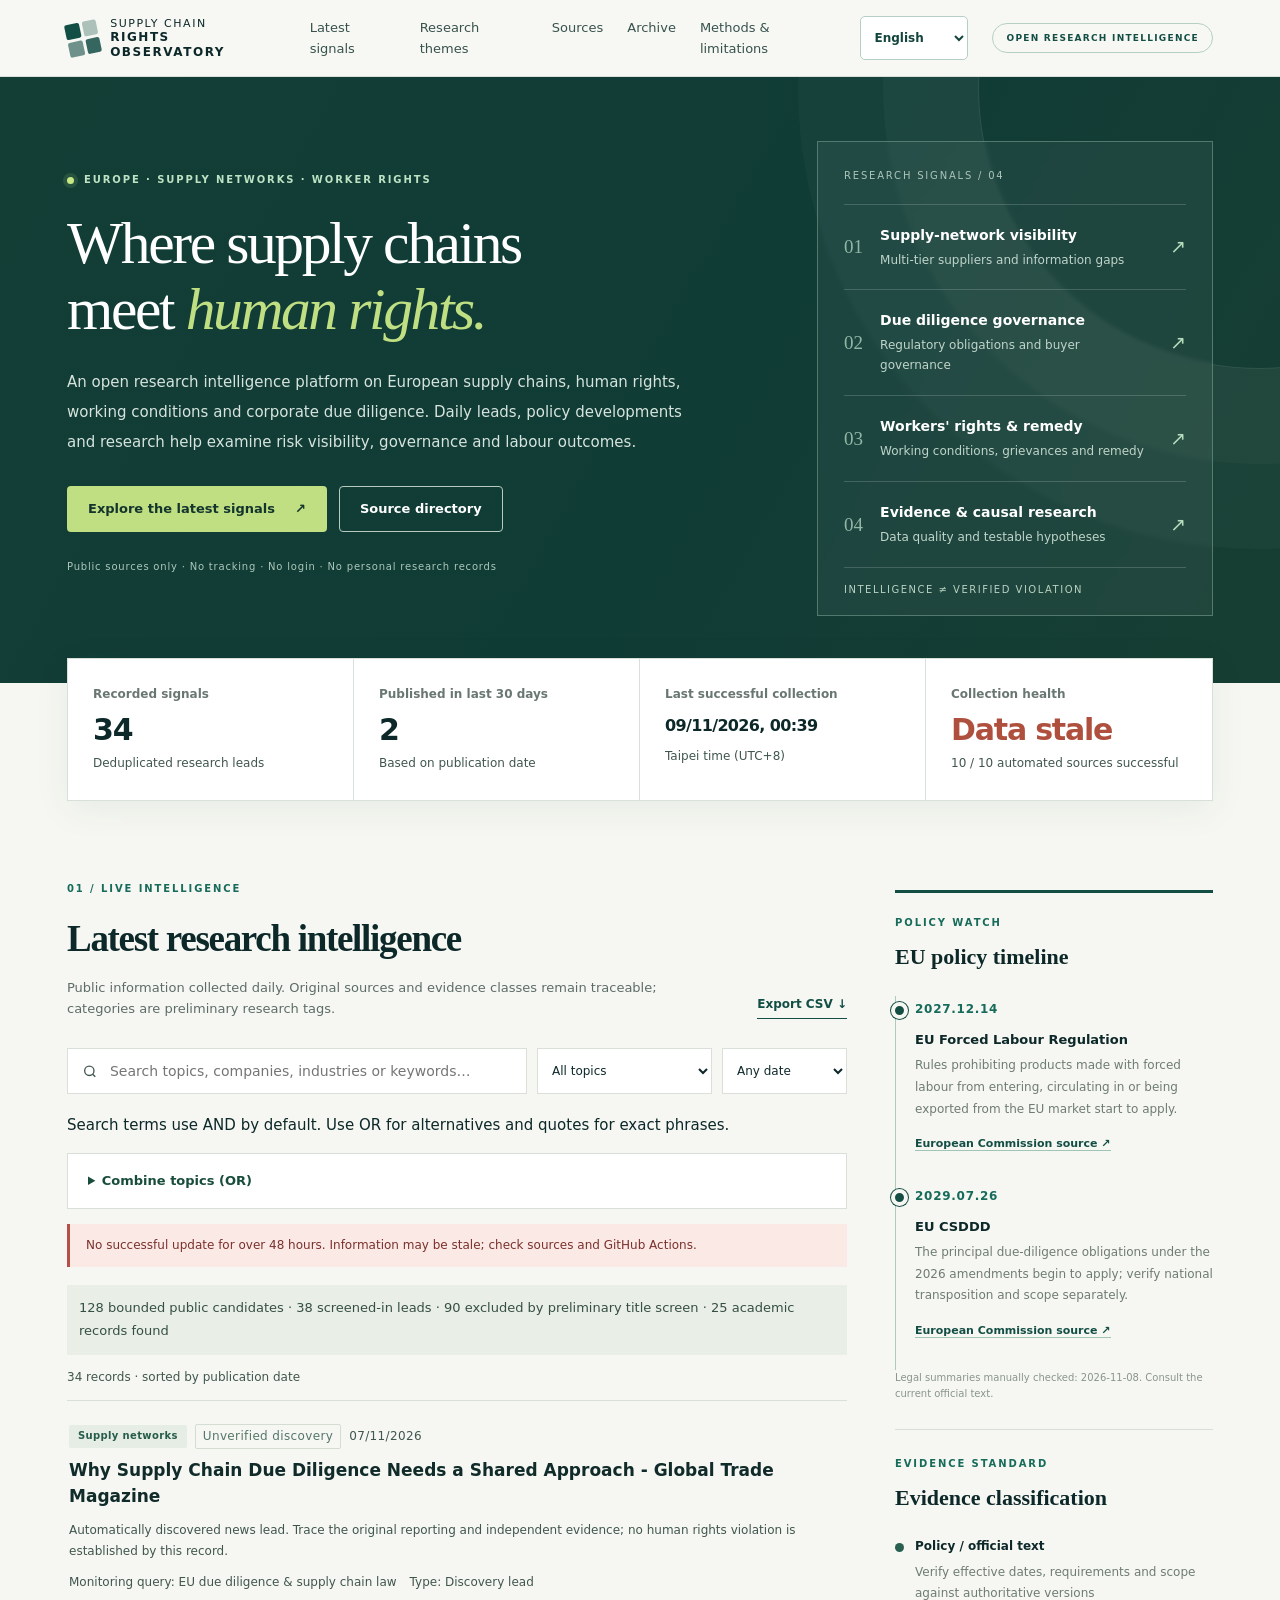
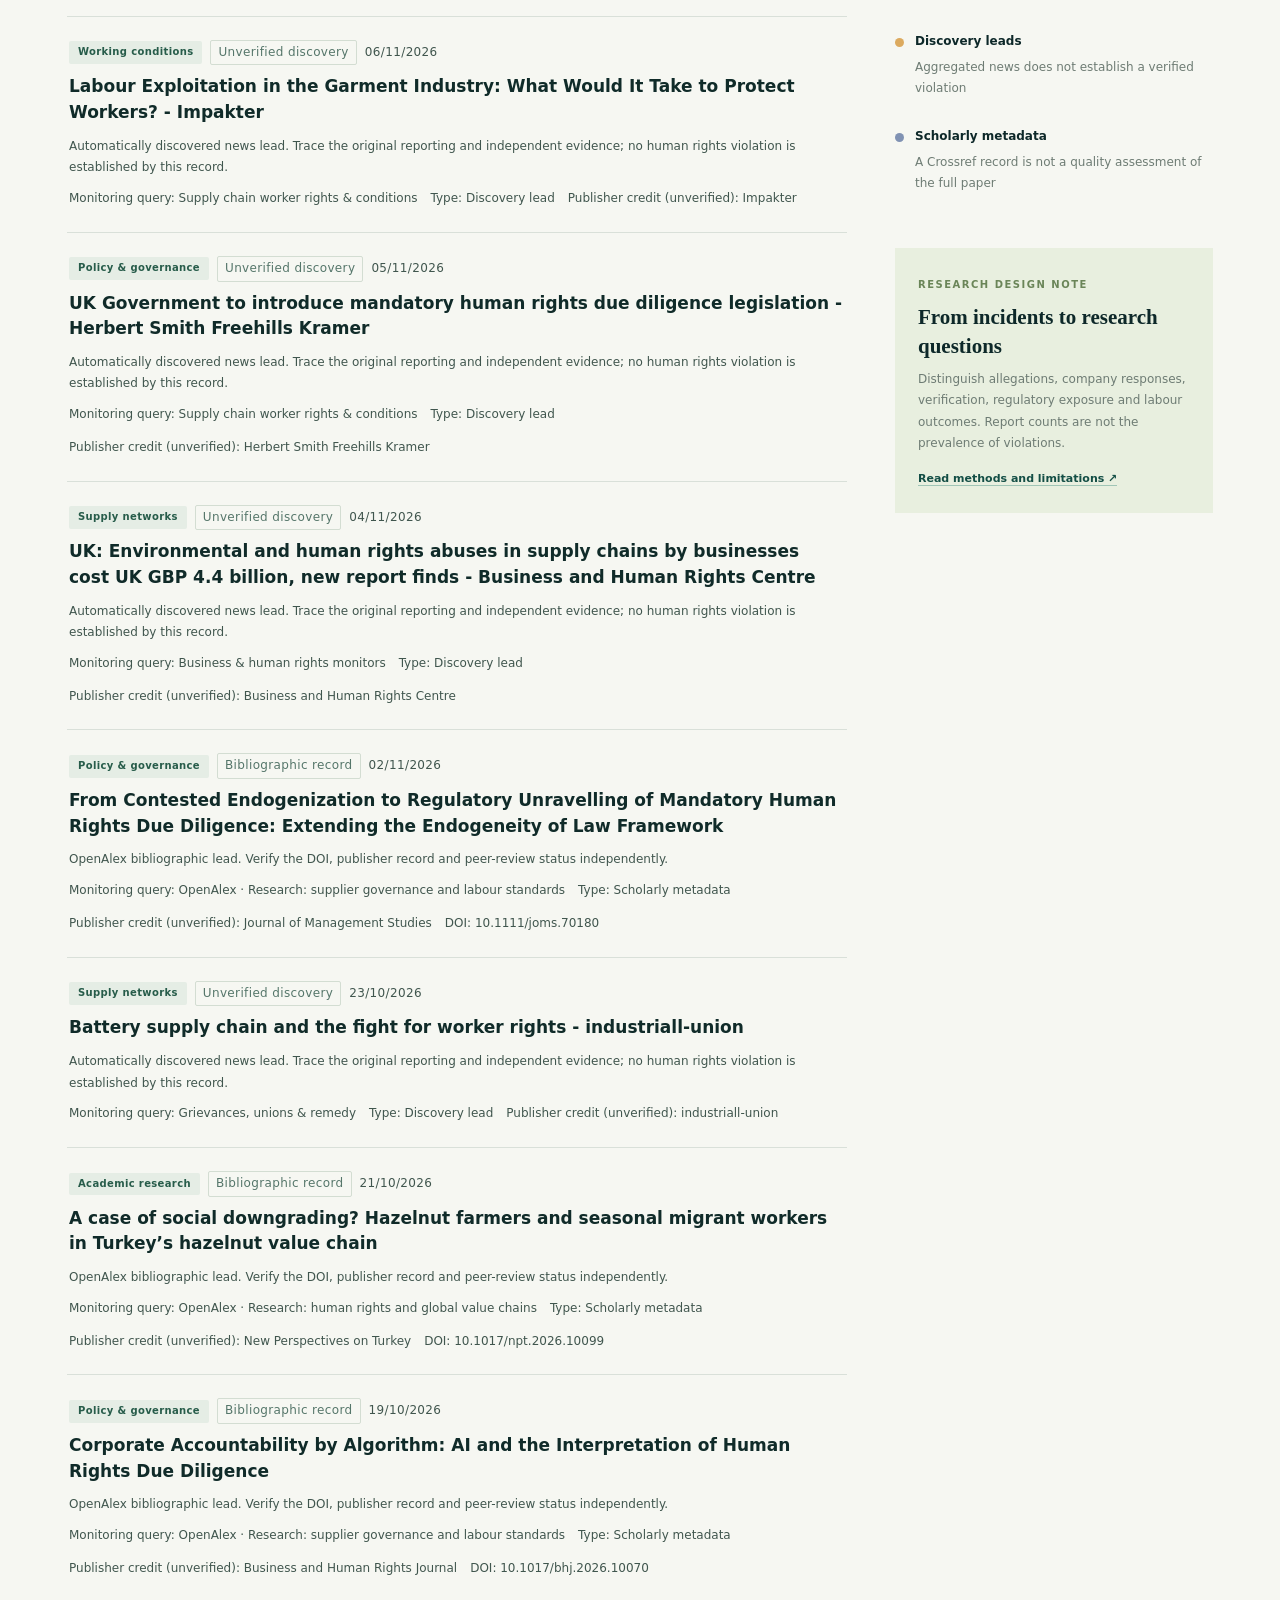
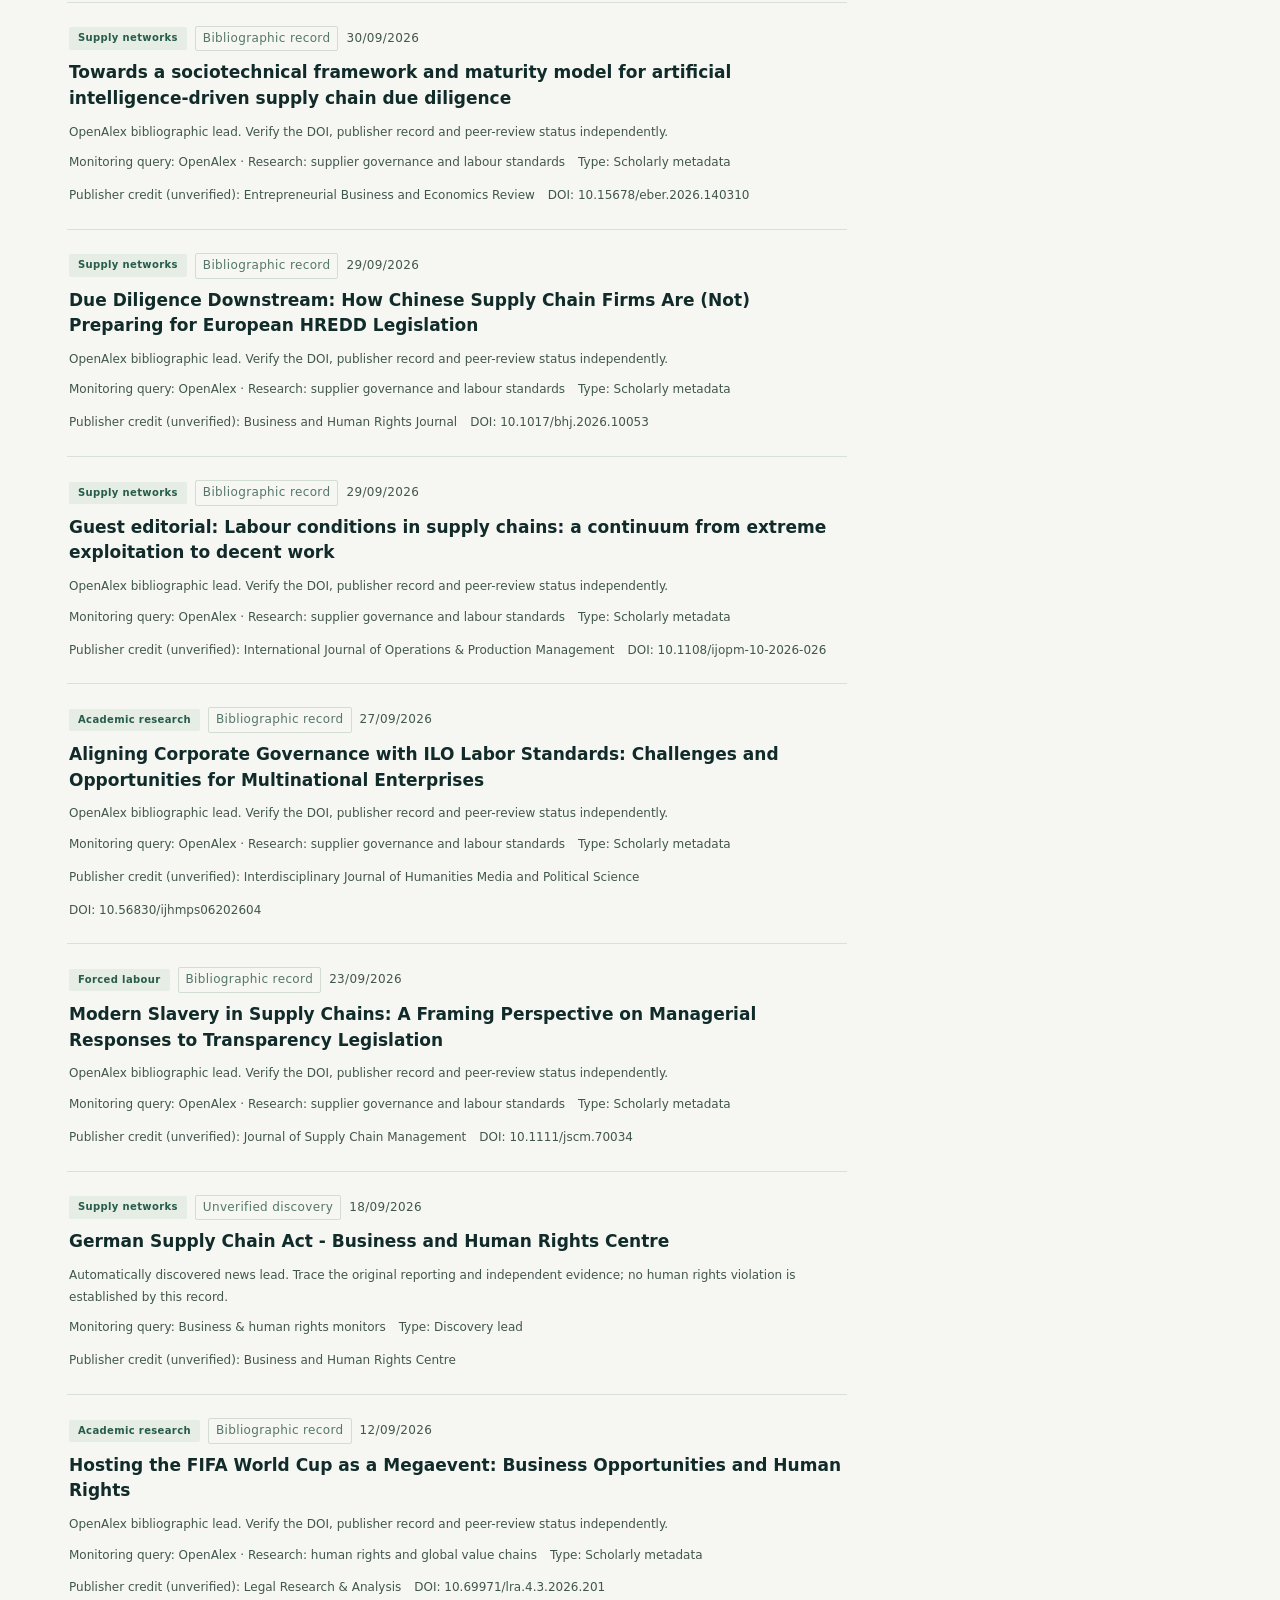
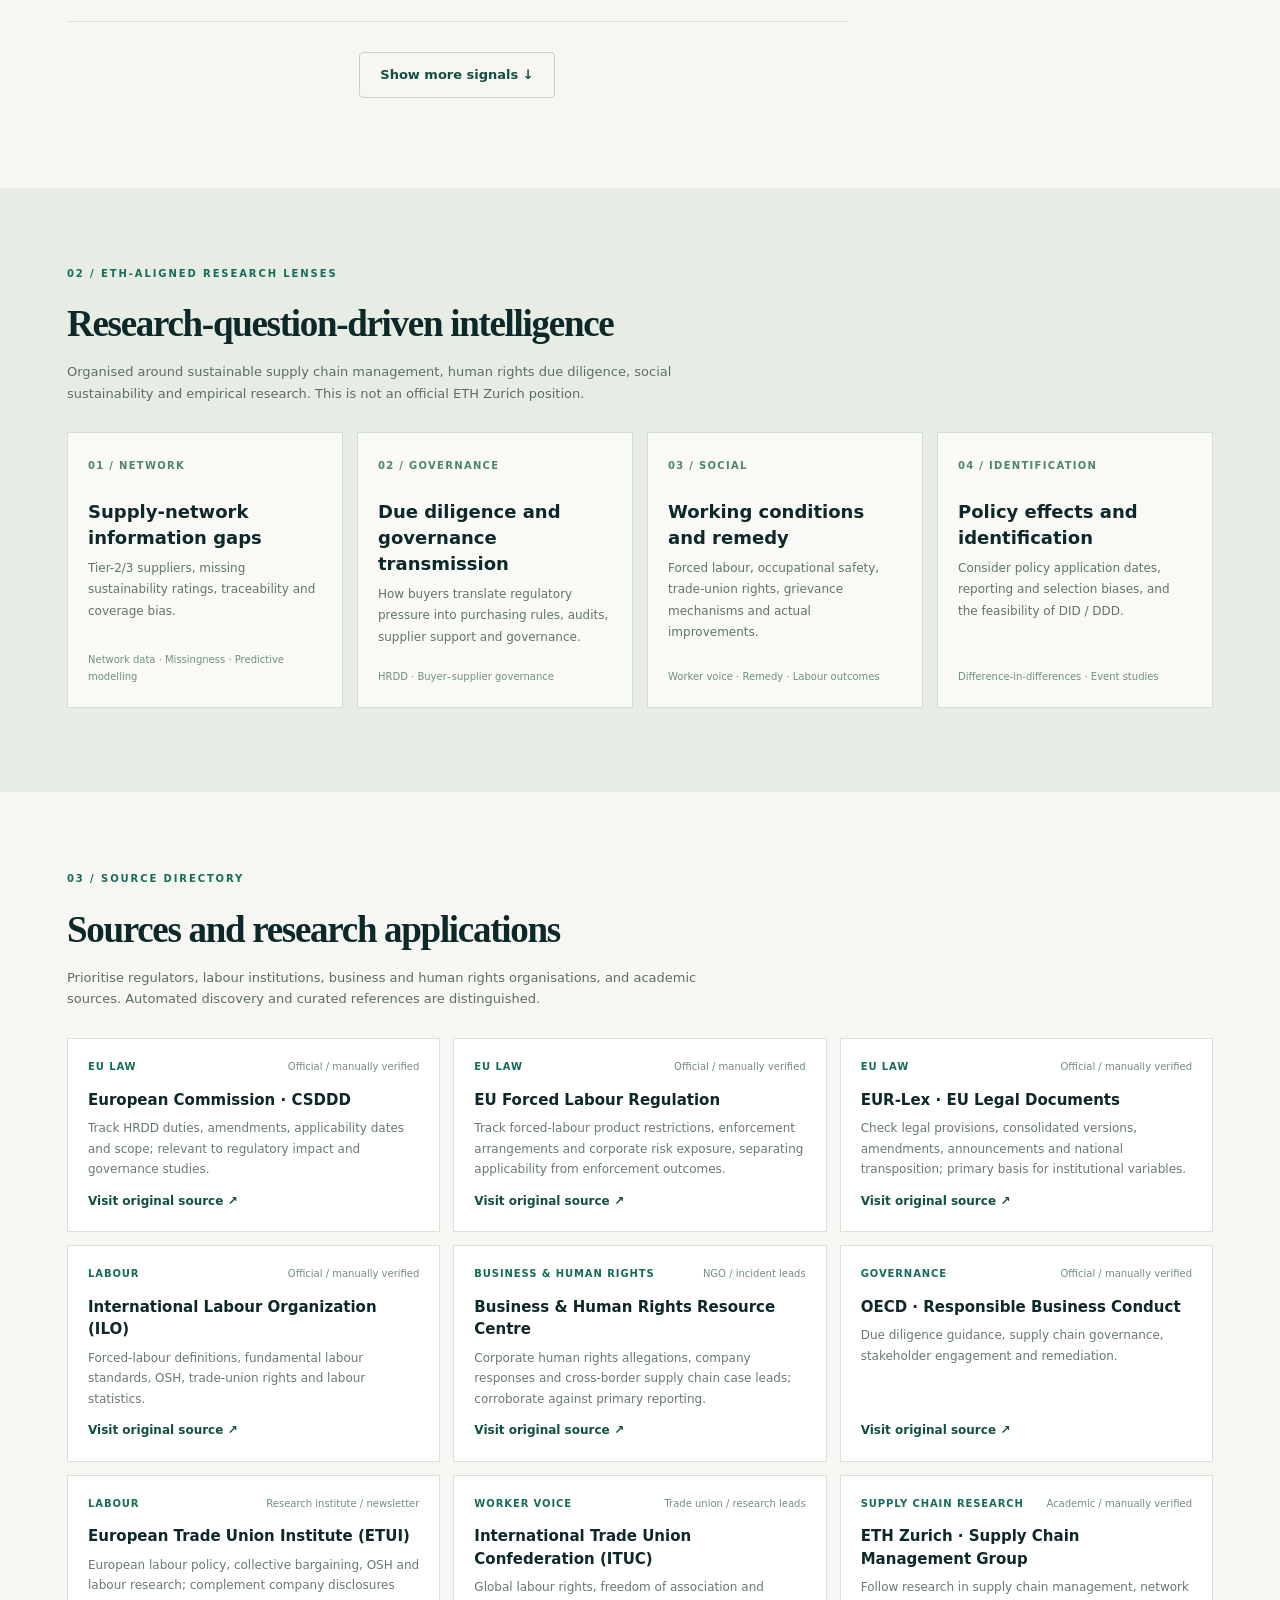
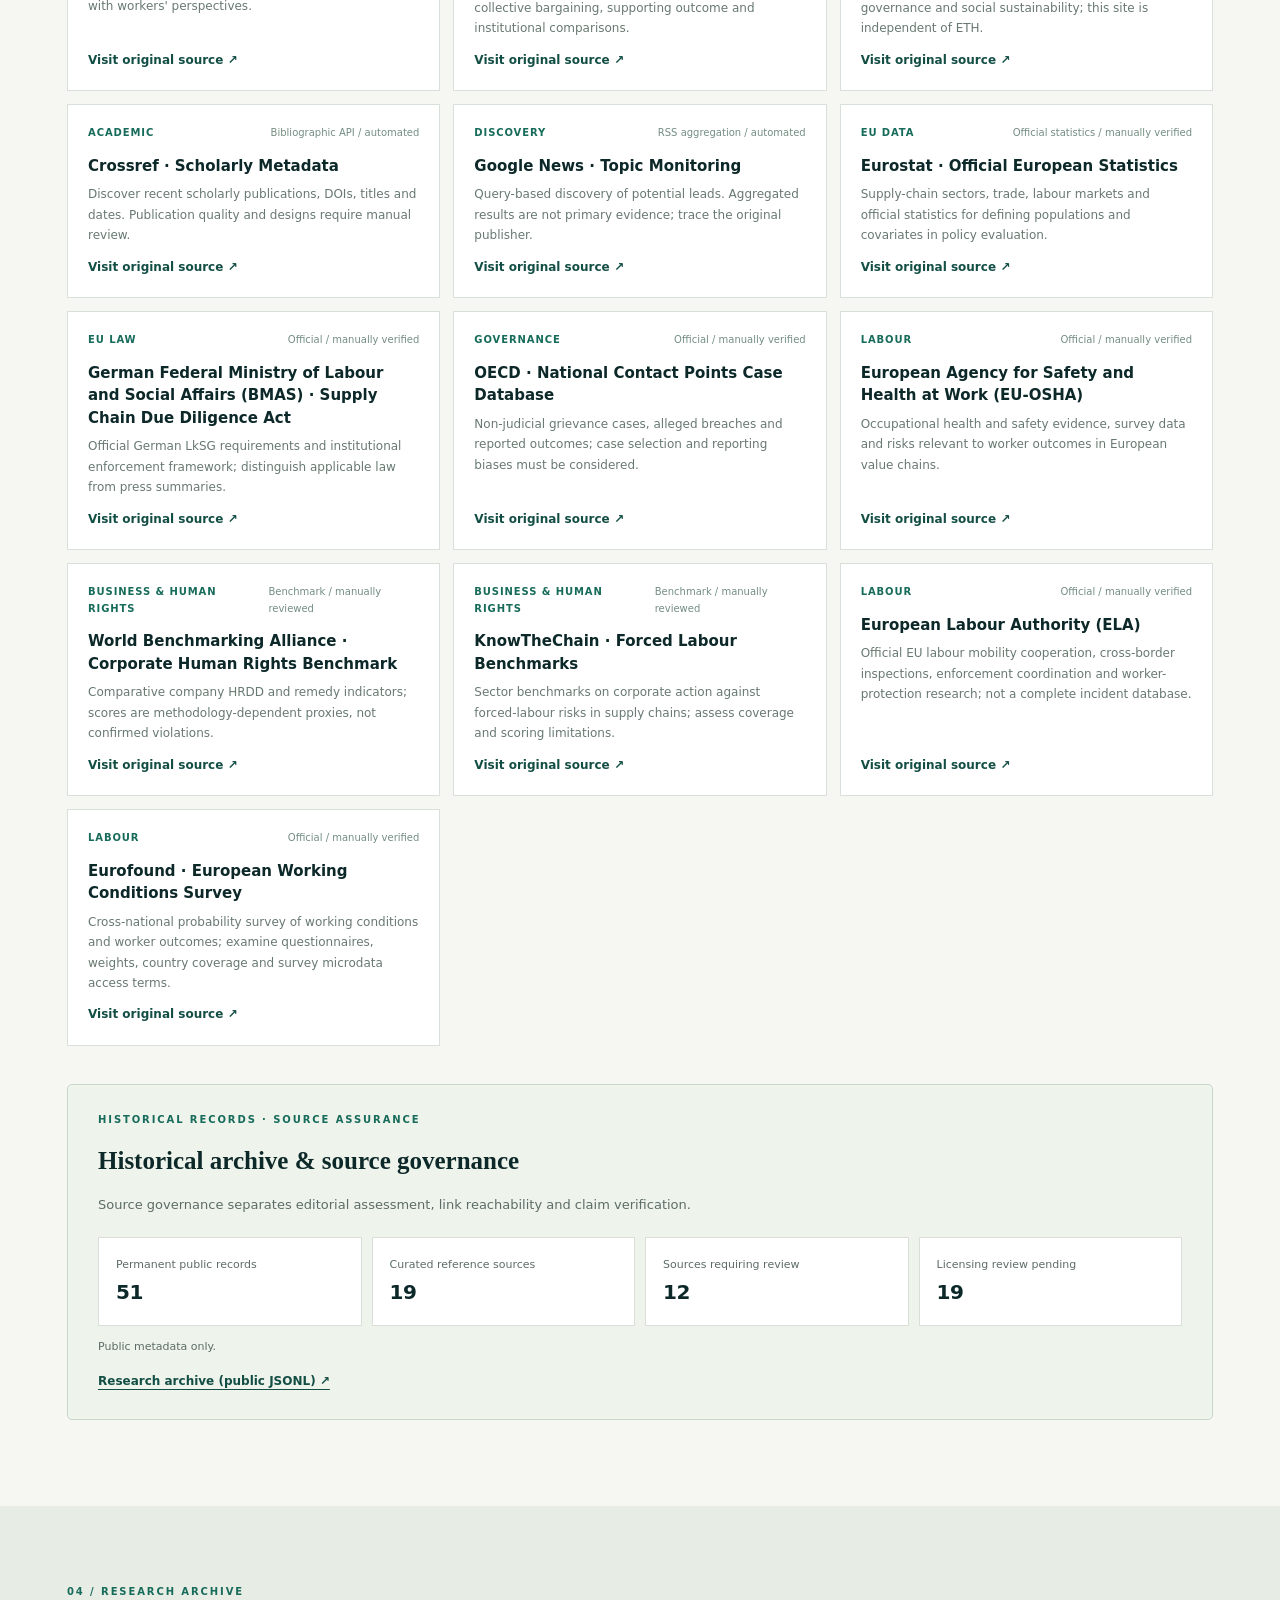
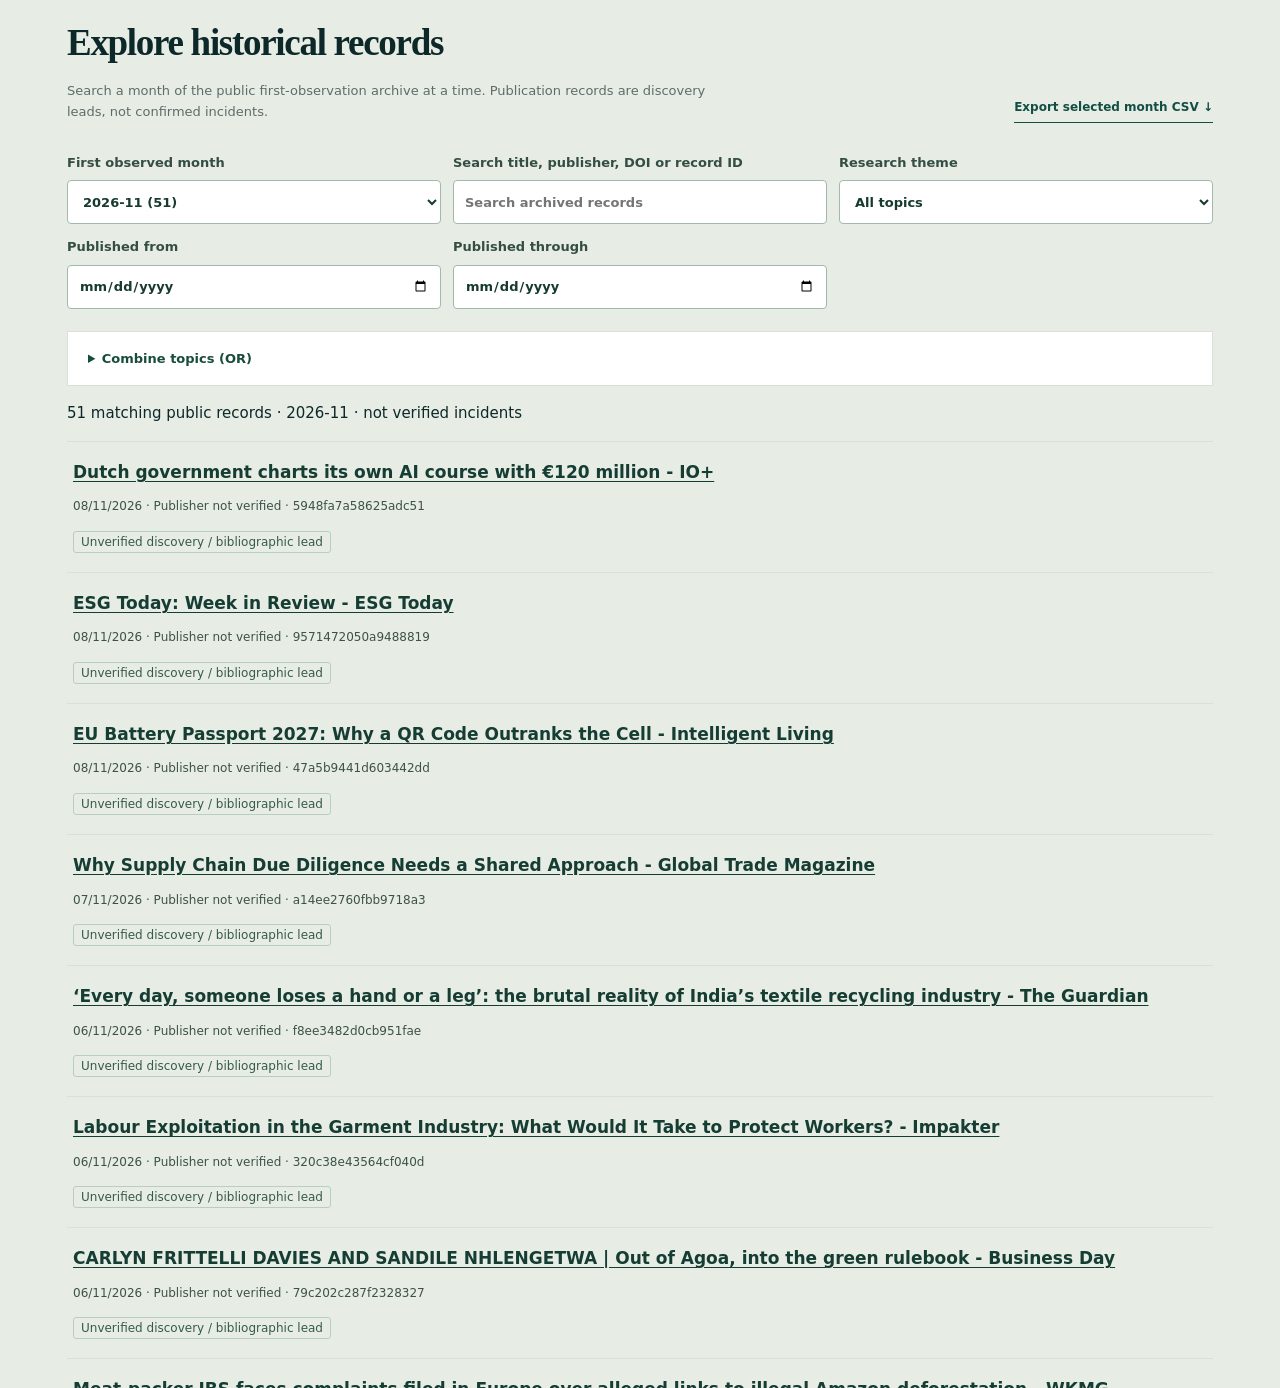
==== commit 519c7d5f: "fix(ux): keep research archive and transparency section numbering consistent" ====
--- a/docs/index.html
+++ b/docs/index.html
@@ -117,7 +117,7 @@
  </div>
 </section>
 
-    <section class="method-section" id="method"><div class="container method-grid"><div><div class="section-kicker">04 / TRANSPARENCY & SECURITY</div><h2>Transparent methods. Traceable data.</h2><p>This portal supports discovery of public research leads. It is not a regulator's adjudication system, company human rights rating or database of substantiated violations.</p></div><div><div class="method-item"><b>01 · Data sources</b><p>Public RSS discovery feeds, Crossref bibliographic API and manually checked official links. No authenticated or private content is scraped.</p></div><div class="method-item"><b>02 · Processing</b><p>Deduplication, date normalisation and preliminary keyword classification. Original titles, source links and citations are retained; unverified allegations are not summarised as facts.</p></div><div class="method-item"><b>03 · Updates and staleness</b><p>GitHub Actions is scheduled daily at 06:23 Taipei time. Runs may be delayed; freshness is based on the last successful collection.</p></div><div class="method-item"><b>04 · Privacy and security</b><p>No login, cookies, analytics trackers or frontend API keys. Do not publish private interviews or confidential research data in this public repository.</p></div></div></div></section>
+    <section class="method-section" id="method"><div class="container method-grid"><div><div class="section-kicker">05 / TRANSPARENCY & SECURITY</div><h2>Transparent methods. Traceable data.</h2><p>This portal supports discovery of public research leads. It is not a regulator's adjudication system, company human rights rating or database of substantiated violations.</p></div><div><div class="method-item"><b>01 · Data sources</b><p>Public RSS discovery feeds, Crossref bibliographic API and manually checked official links. No authenticated or private content is scraped.</p></div><div class="method-item"><b>02 · Processing</b><p>Deduplication, date normalisation and preliminary keyword classification. Original titles, source links and citations are retained; unverified allegations are not summarised as facts.</p></div><div class="method-item"><b>03 · Updates and staleness</b><p>GitHub Actions is scheduled daily at 06:23 Taipei time. Runs may be delayed; freshness is based on the last successful collection.</p></div><div class="method-item"><b>04 · Privacy and security</b><p>No login, cookies, analytics trackers or frontend API keys. Do not publish private interviews or confidential research data in this public repository.</p></div></div></div></section>
   </main>
   <footer class="footer"><div class="container footer-inner"><span>© Supply Chain Rights Observatory · Independent public research resource</span><span>Public information only · Verify at source · <a href="https://github.com/e4e421/supply-chain-rights-observatory" target="_blank" rel="noopener noreferrer">View open-source project ↗</a></span></div></footer>
 </body></html>
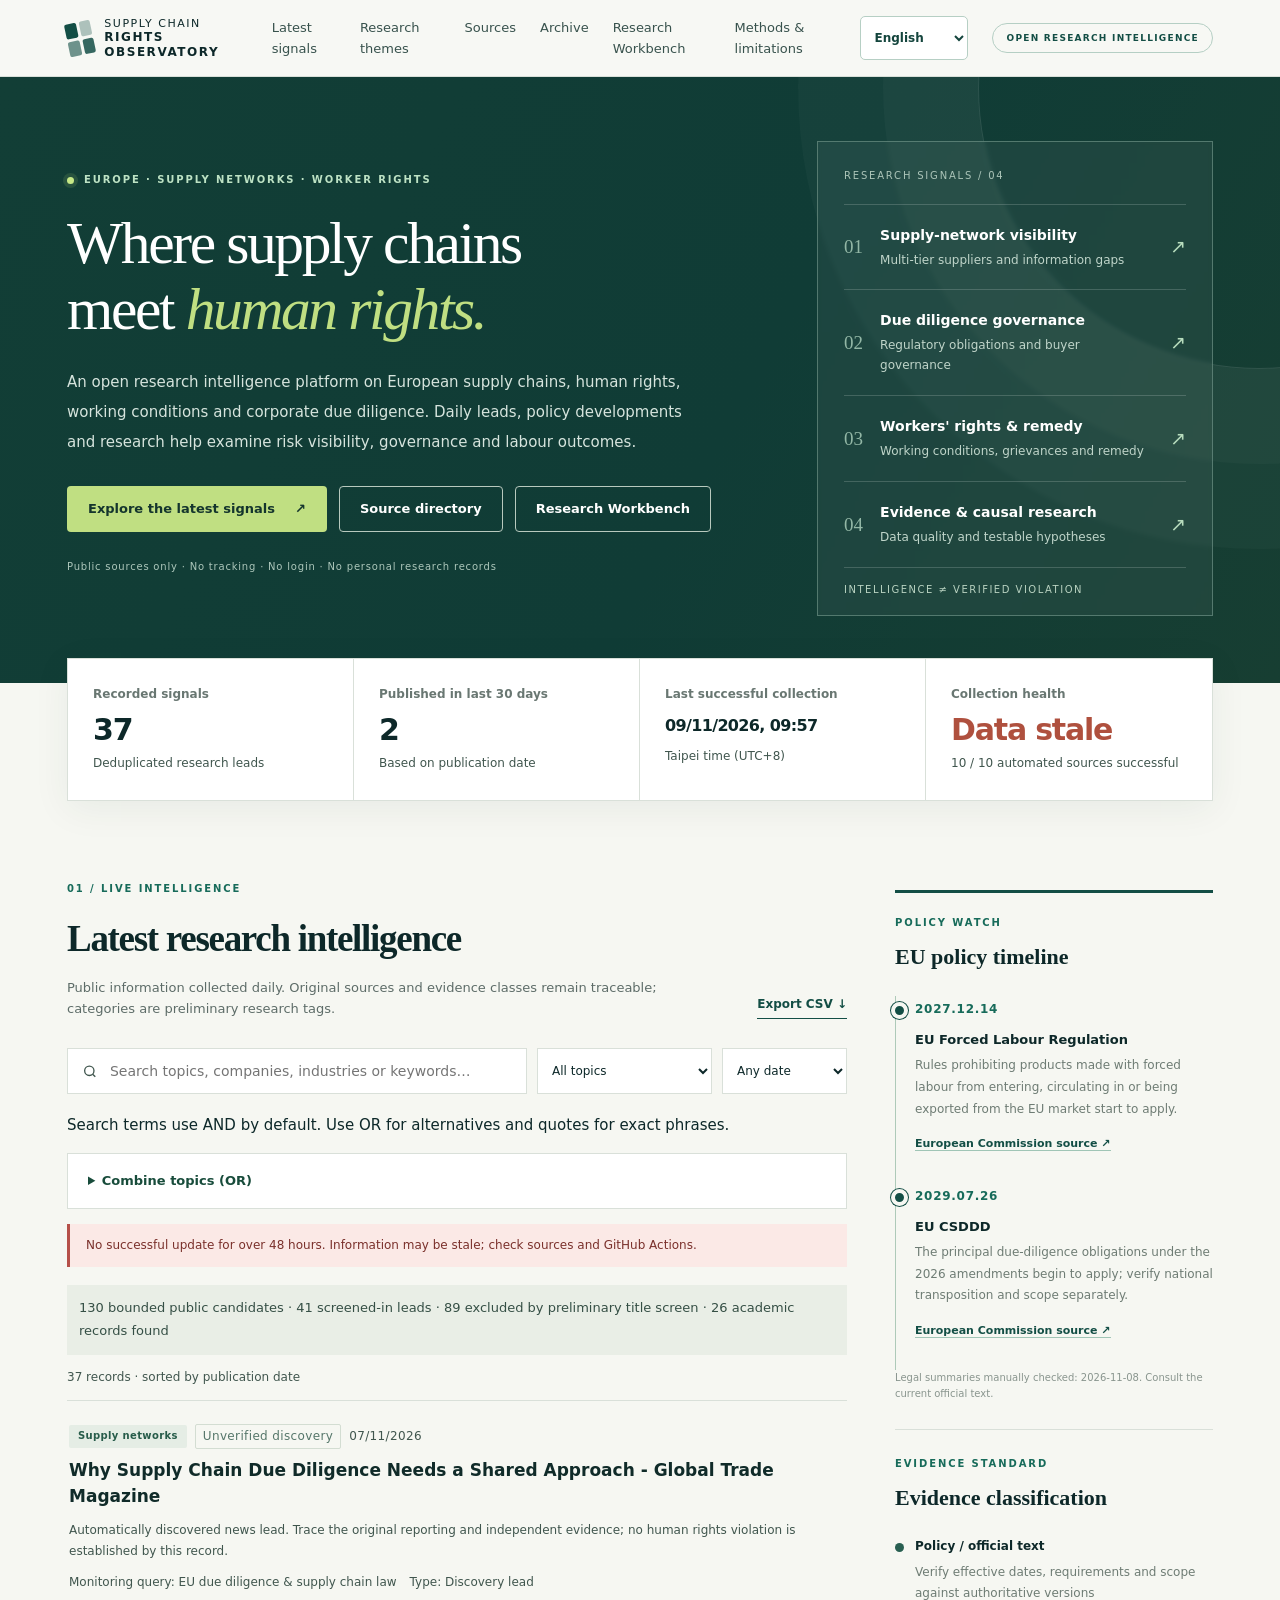
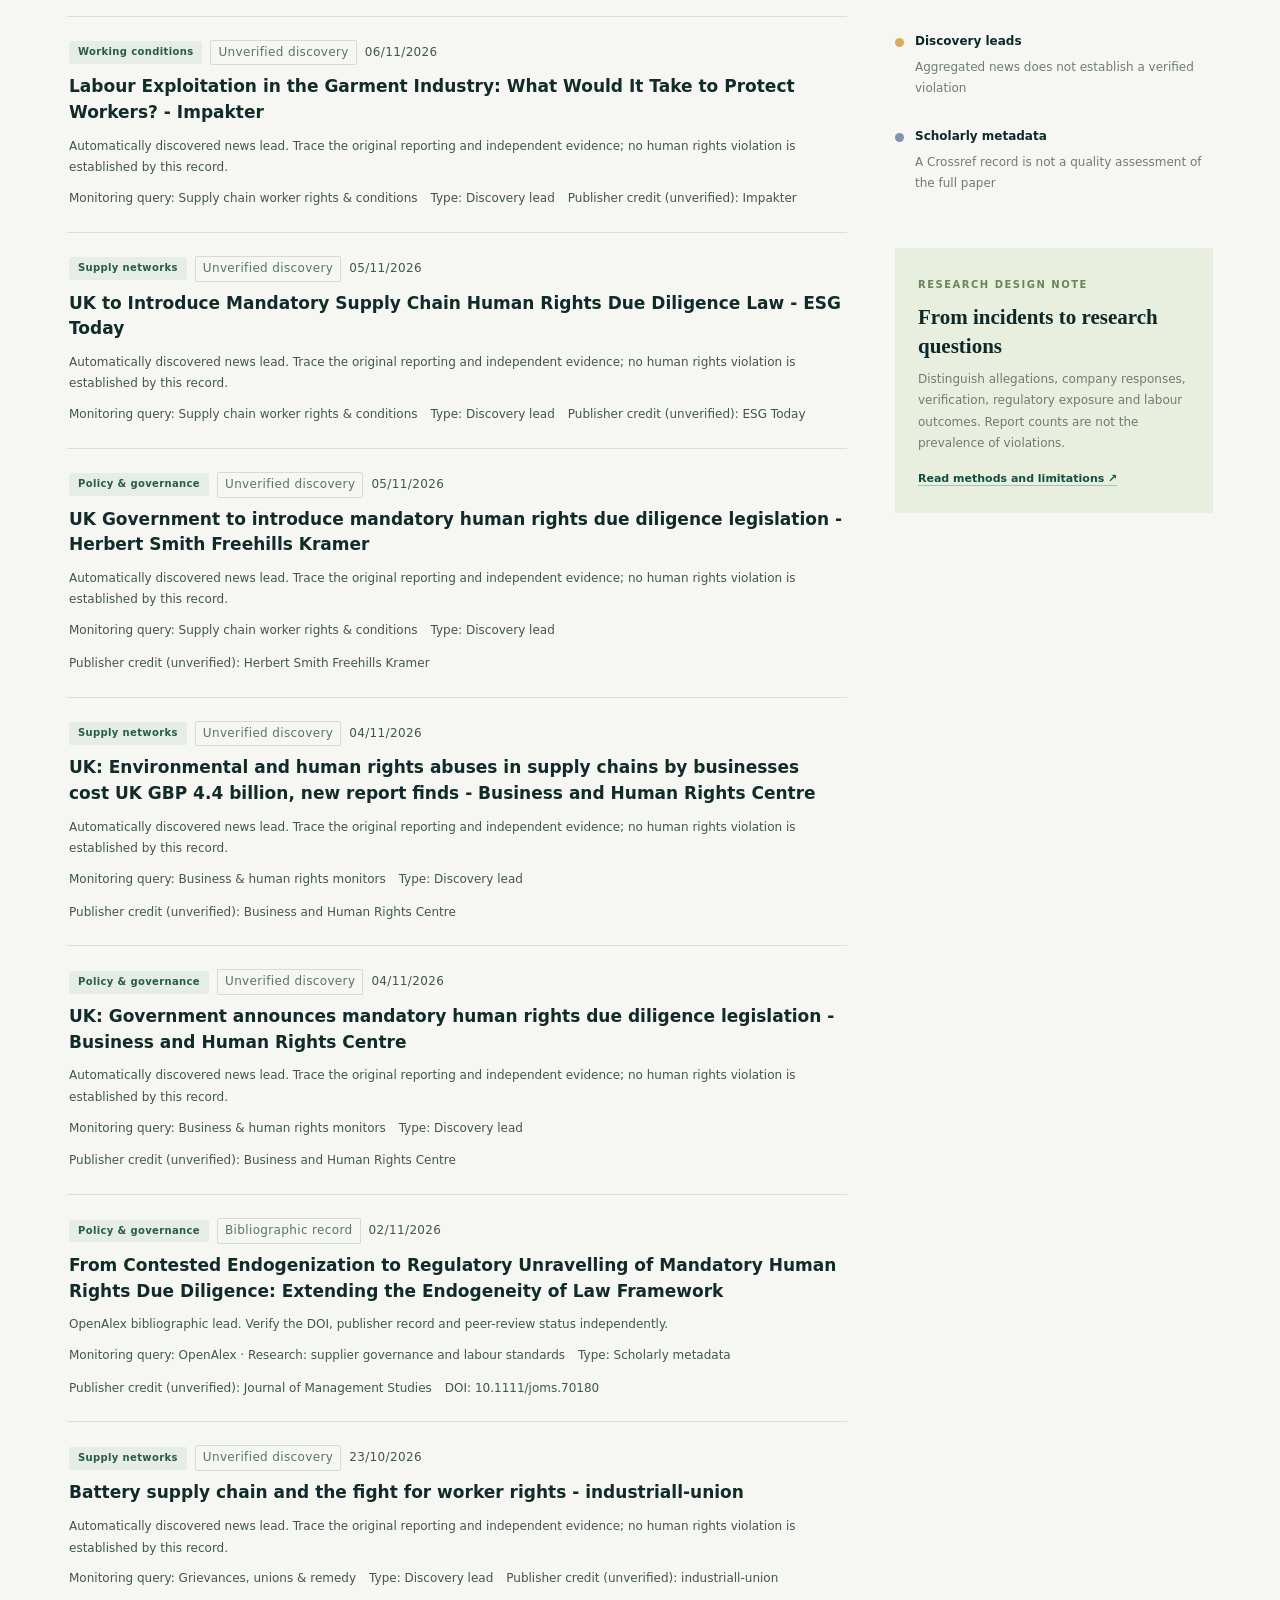
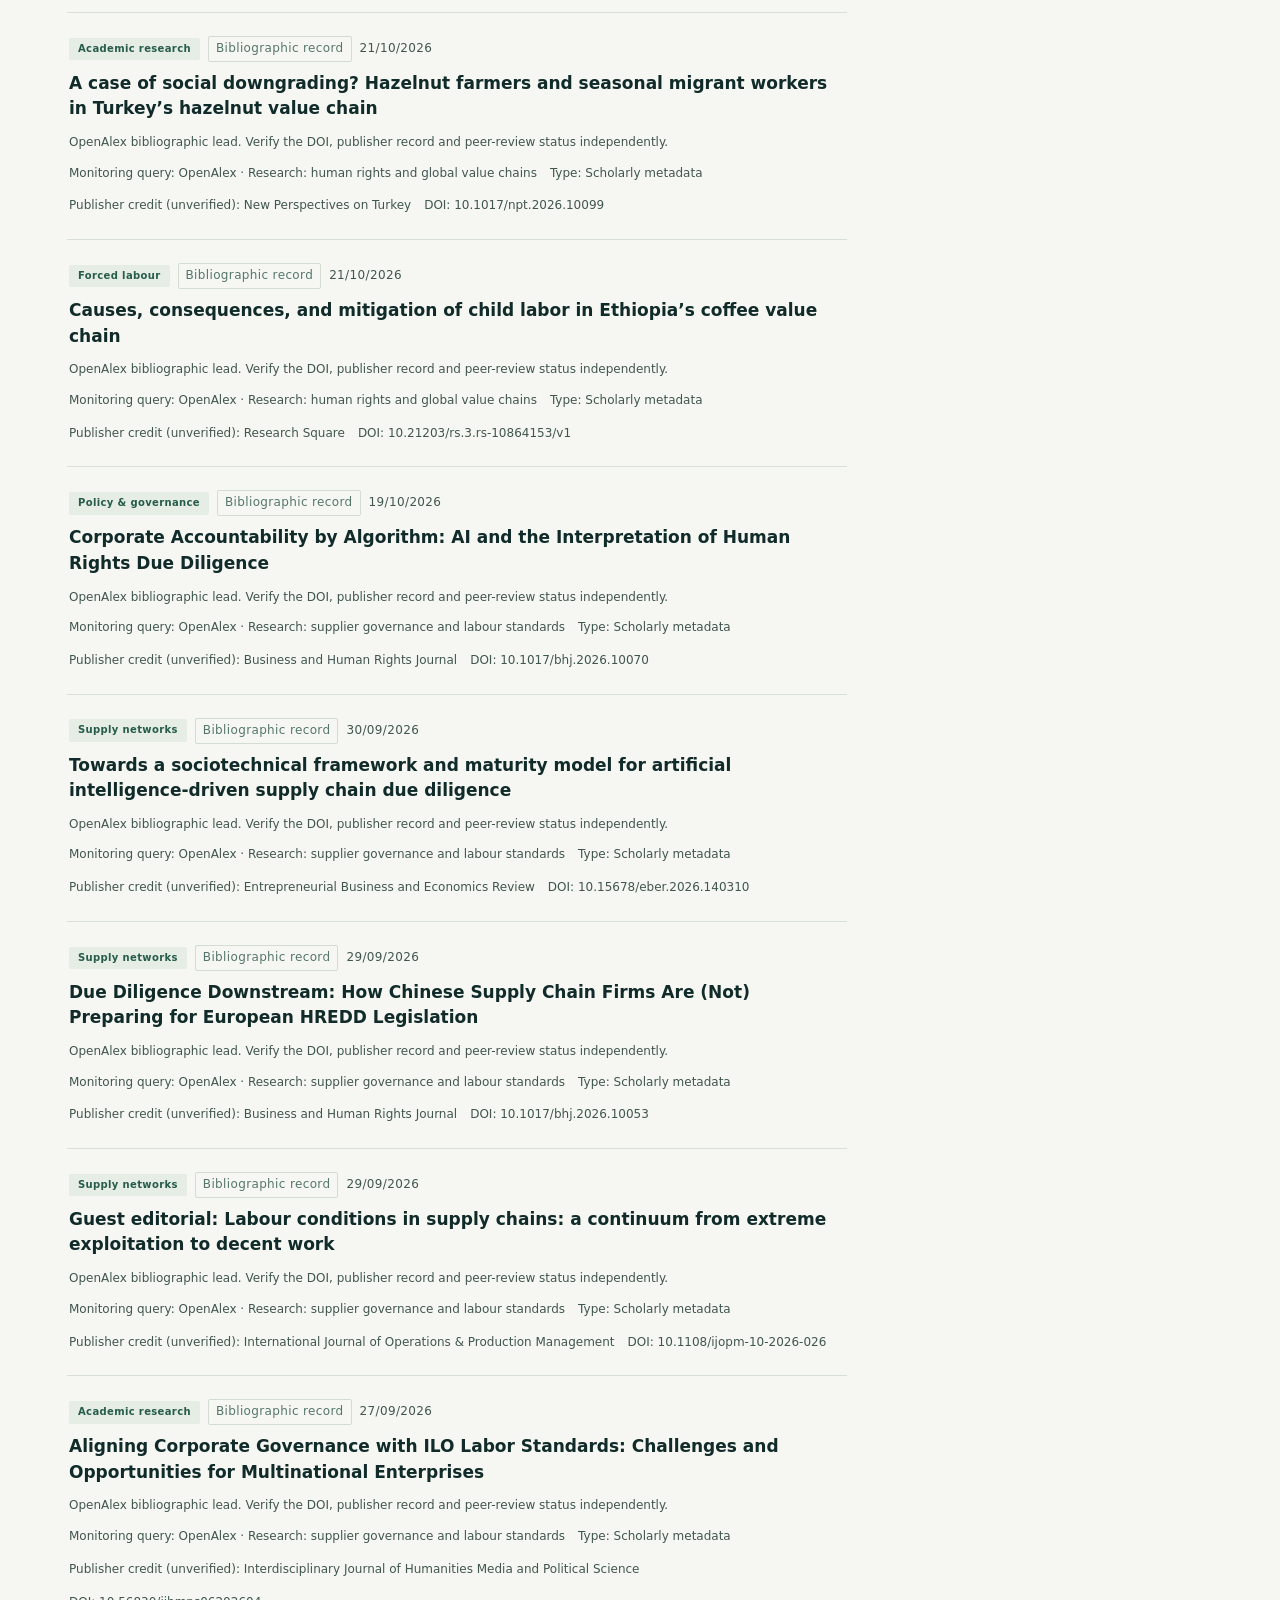
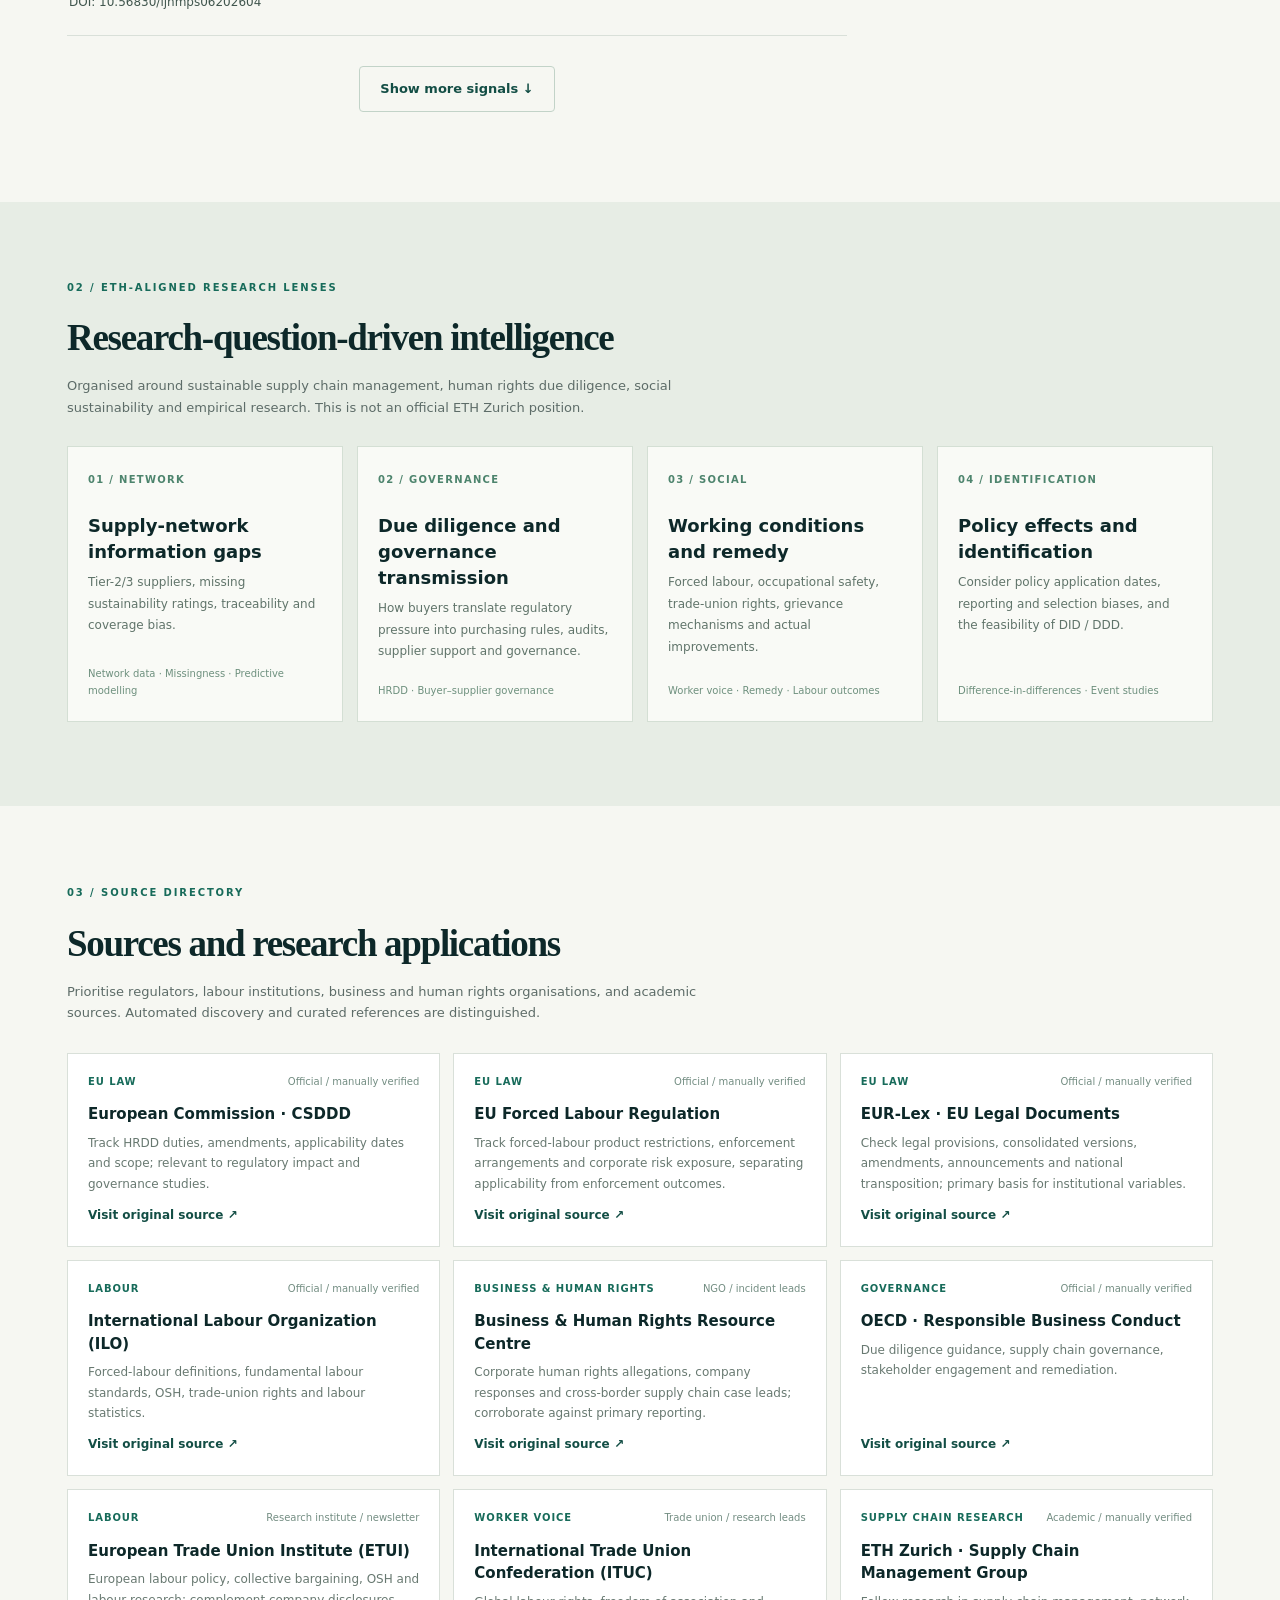
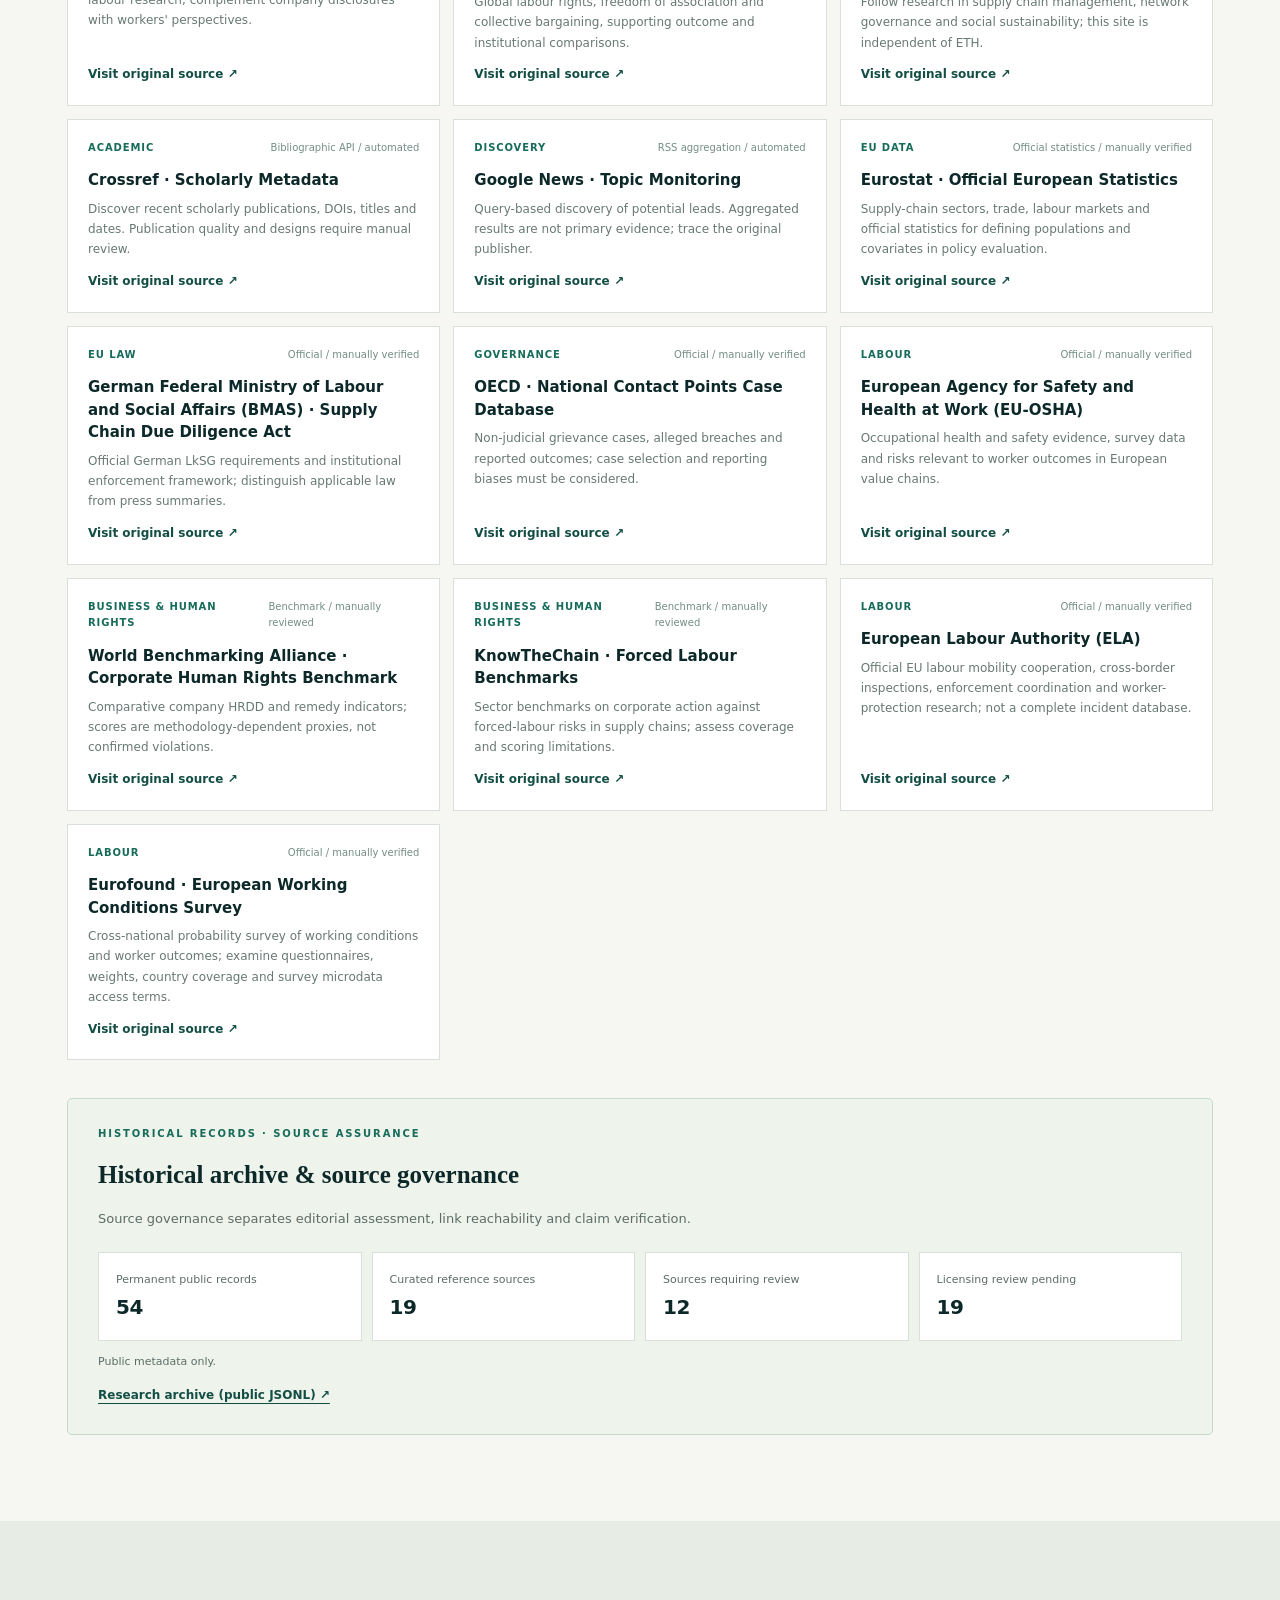
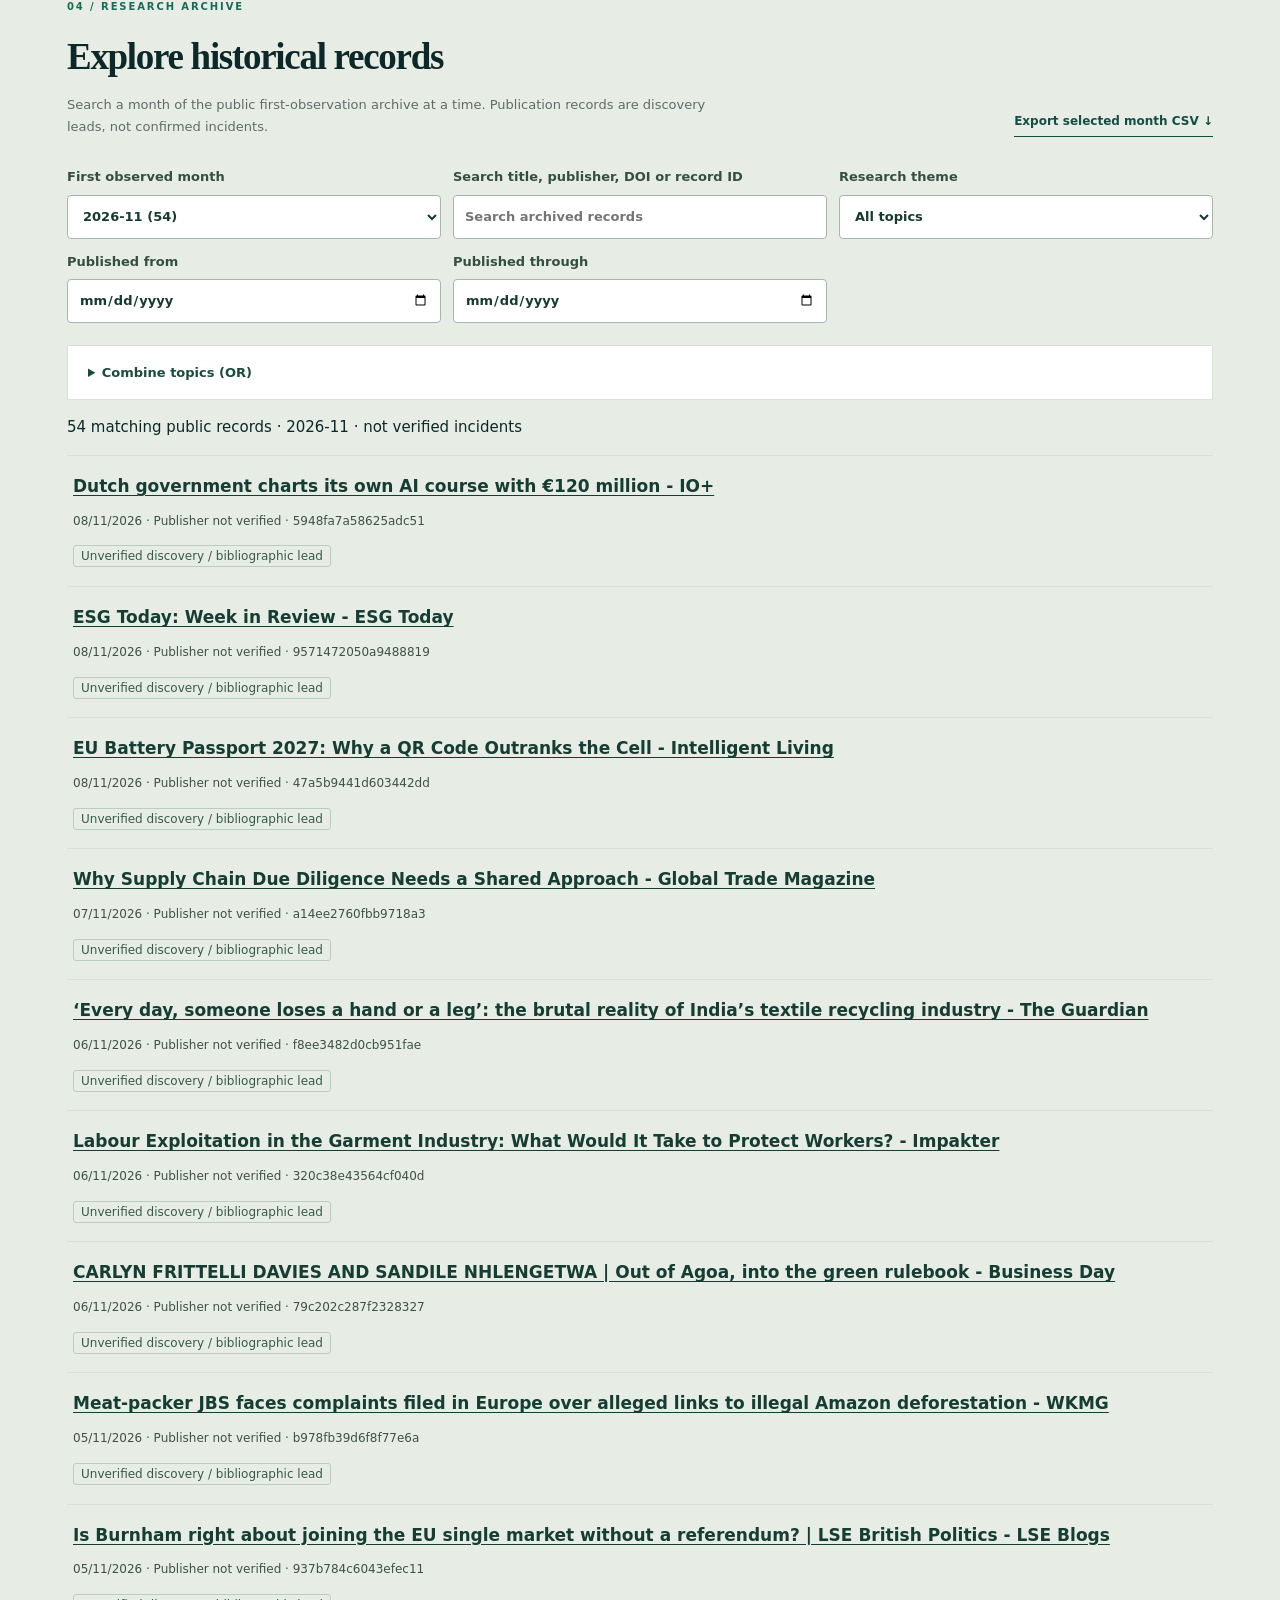
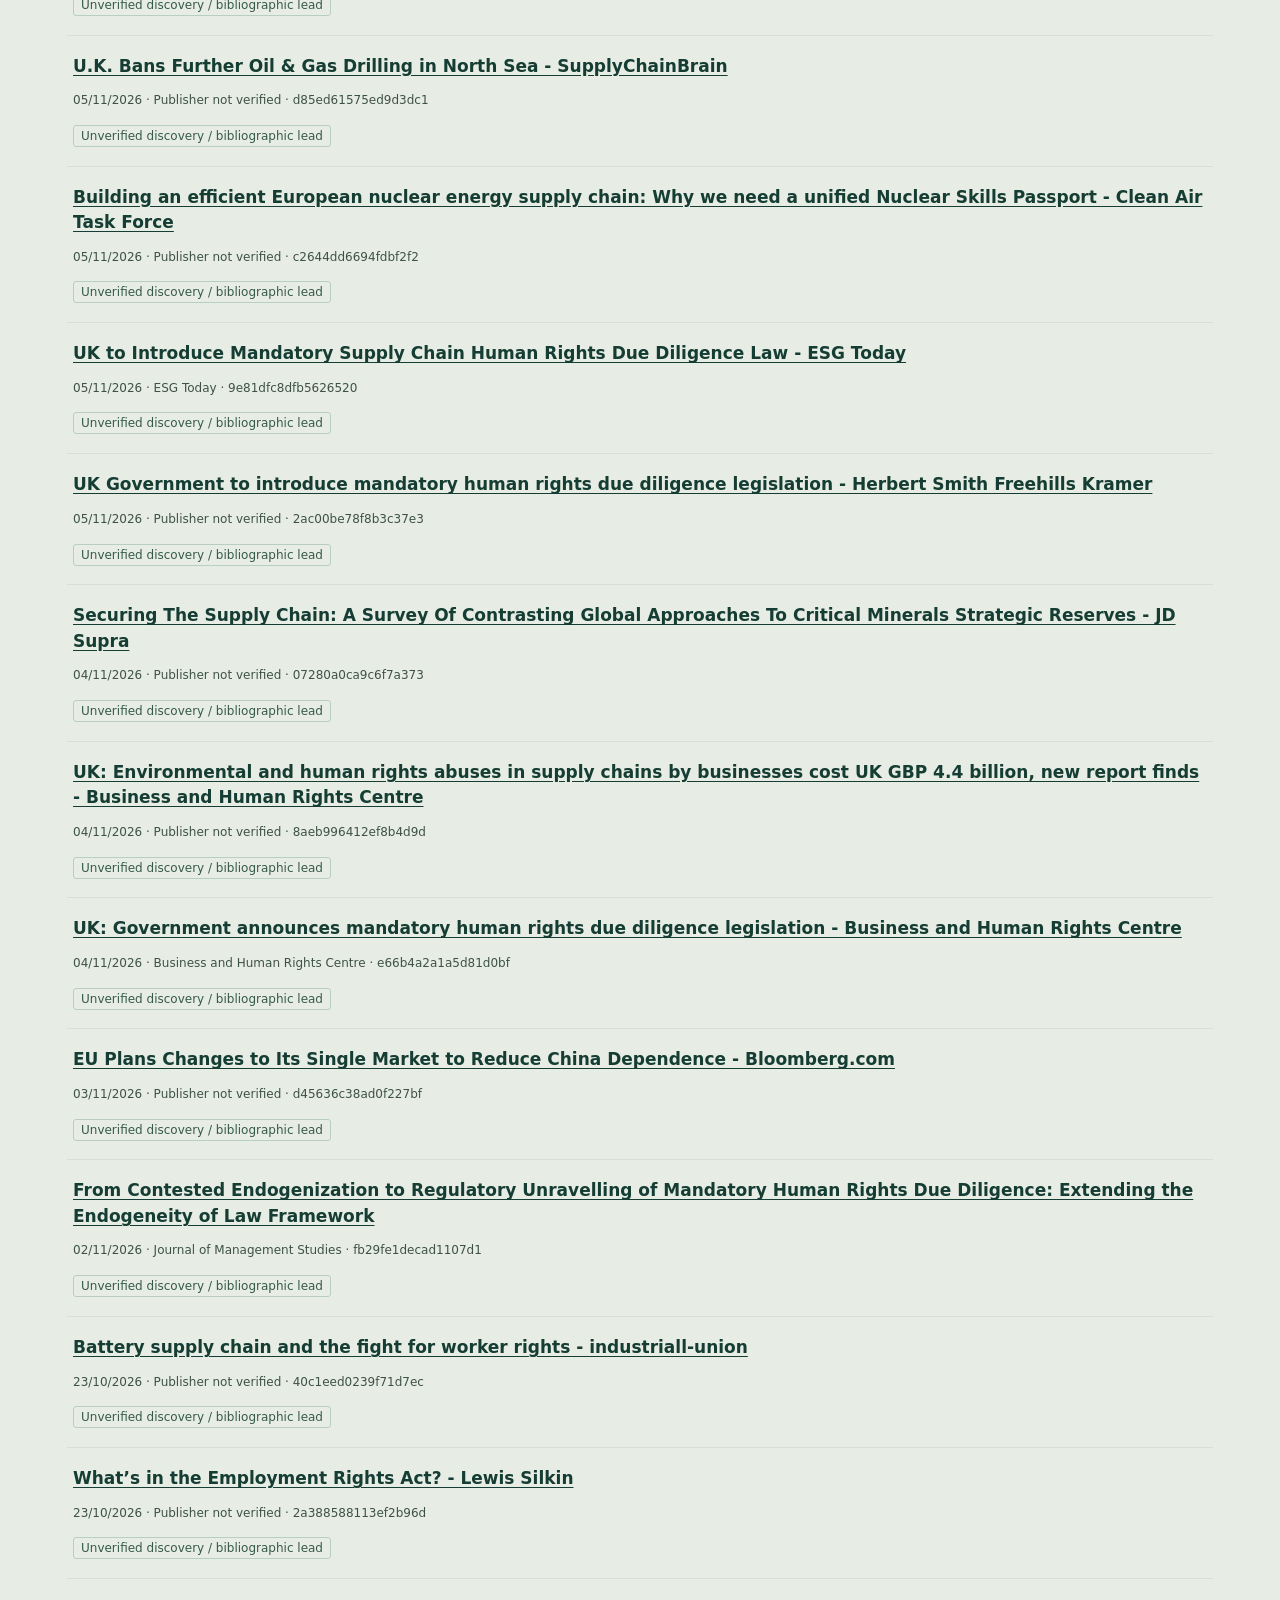
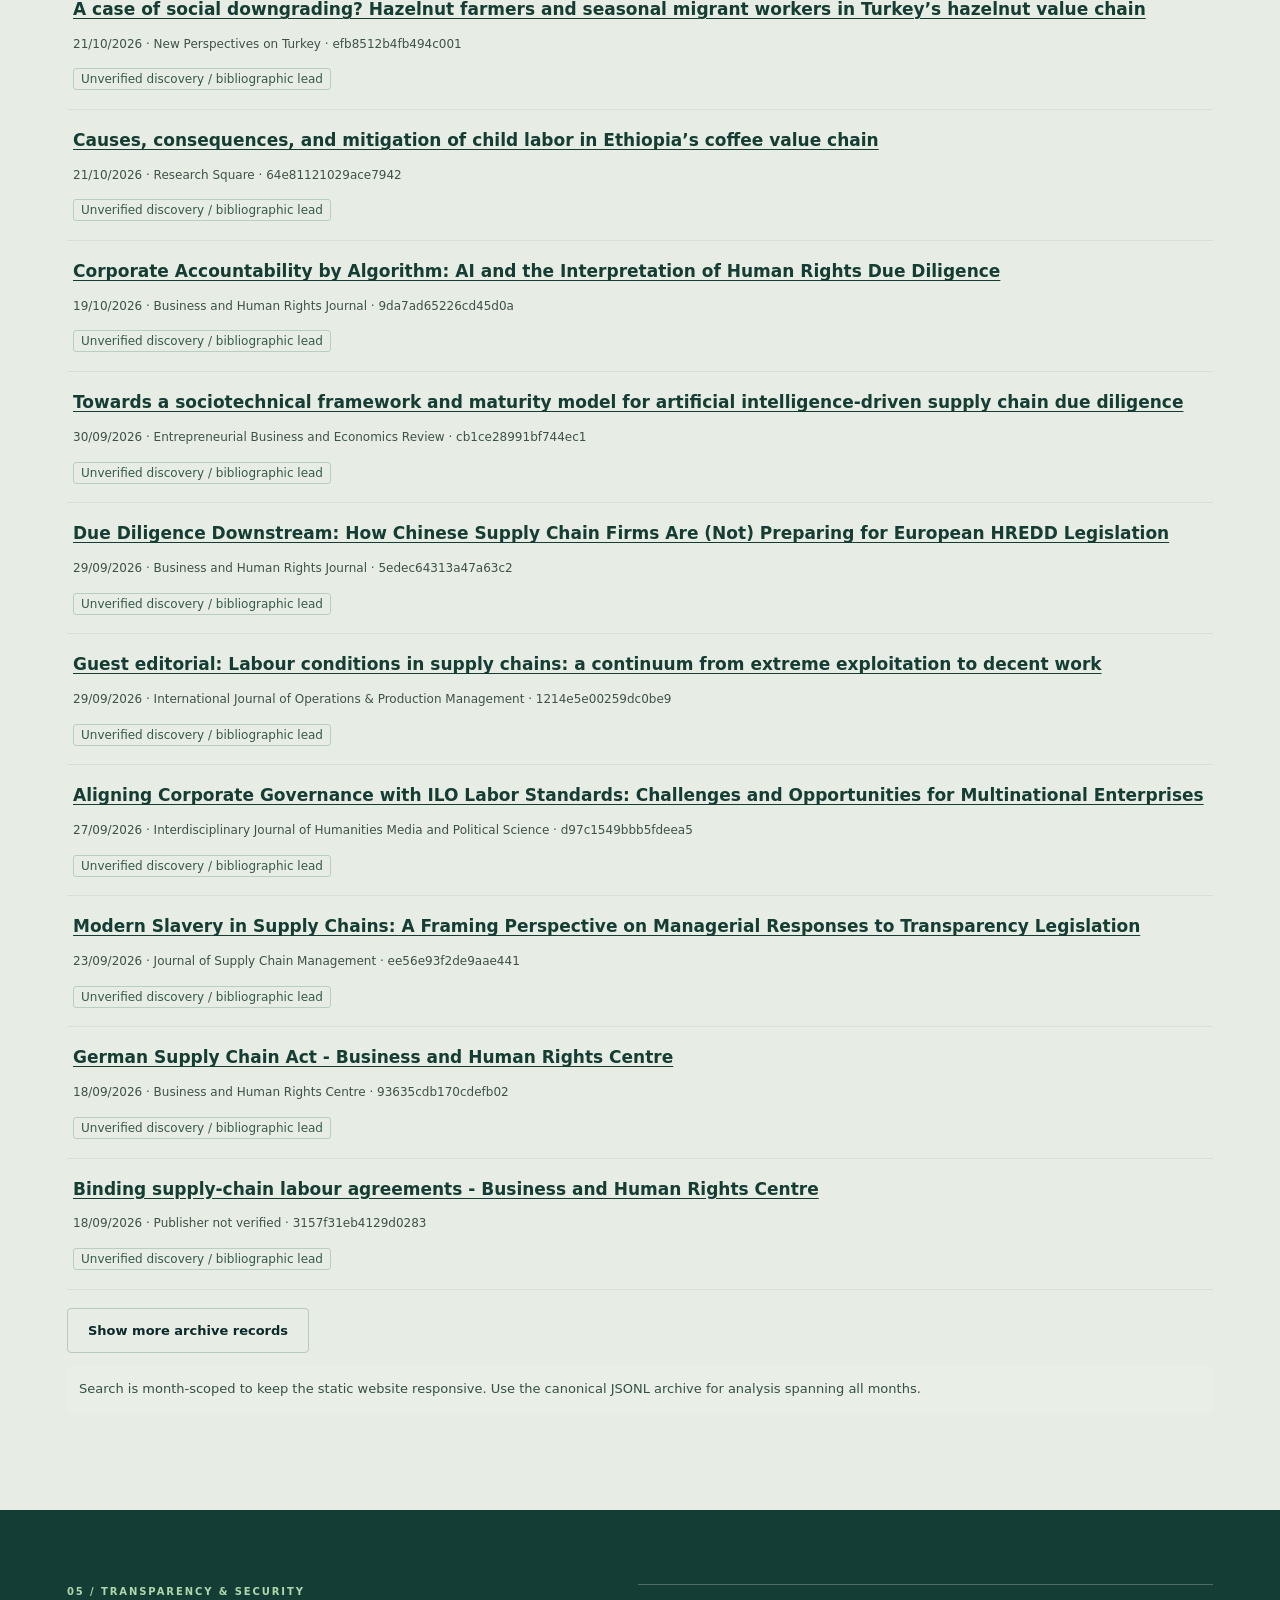
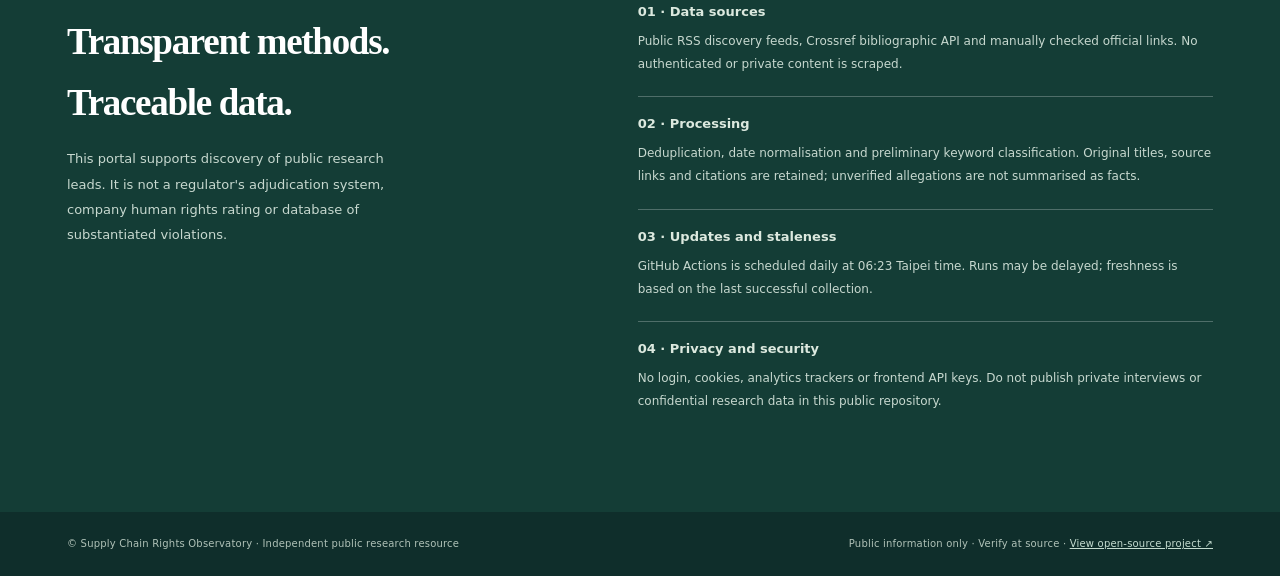
==== commit 9d2a1454: "feat(ui): add dual-entry workbench layout and multilingual portal links" ====
--- a/docs/index.html
+++ b/docs/index.html
@@ -23,7 +23,7 @@
         <span class="brand-name">SUPPLY CHAIN<br><strong>RIGHTS OBSERVATORY</strong></span>
       </a>
       <nav aria-label="Main navigation">
-        <a href="#signals">Latest signals</a><a href="#lenses">Research themes</a><a href="#sources">Sources</a><a href="#archive-explorer">Archive</a><a href="#method">Methods & limitations</a>
+        <a href="#signals">Latest signals</a><a href="#lenses">Research themes</a><a href="#sources">Sources</a><a href="#archive-explorer">Archive</a><a href="./workbench/">Research Workbench</a><a href="#method">Methods & limitations</a>
       </nav>
       <label class="language-picker" for="language-select"><span class="sr-only">Language</span><select id="language-select" aria-label="Select website language"><option value="en">English</option><option value="zh">繁體中文</option><option value="de">Deutsch</option></select></label>
       <span class="top-tag">OPEN RESEARCH INTELLIGENCE</span>
@@ -37,7 +37,7 @@
           <div class="eyebrow"><span class="live-dot"></span> EUROPE · SUPPLY NETWORKS · WORKER RIGHTS</div>
           <h1>Where supply chains<br>meet <em>human rights.</em></h1>
           <p class="hero-desc">An open research intelligence platform on European supply chains, human rights, working conditions and corporate due diligence. Daily leads, policy developments and research help examine risk visibility, governance and labour outcomes.</p>
-          <div class="hero-actions"><a class="btn btn-primary" href="#signals">Explore the latest signals <span aria-hidden="true">↗</span></a><a class="btn btn-outline" href="#sources">Source directory</a></div>
+          <div class="hero-actions"><a class="btn btn-primary" href="#signals">Explore the latest signals <span aria-hidden="true">↗</span></a><a class="btn btn-outline" href="#sources">Source directory</a><a class="btn btn-outline" href="./workbench/">Research Workbench</a></div>
           <p class="hero-footnote">Public sources only · No tracking · No login · No personal research records</p>
         </div>
         <aside class="hero-panel" aria-label="Research priorities">
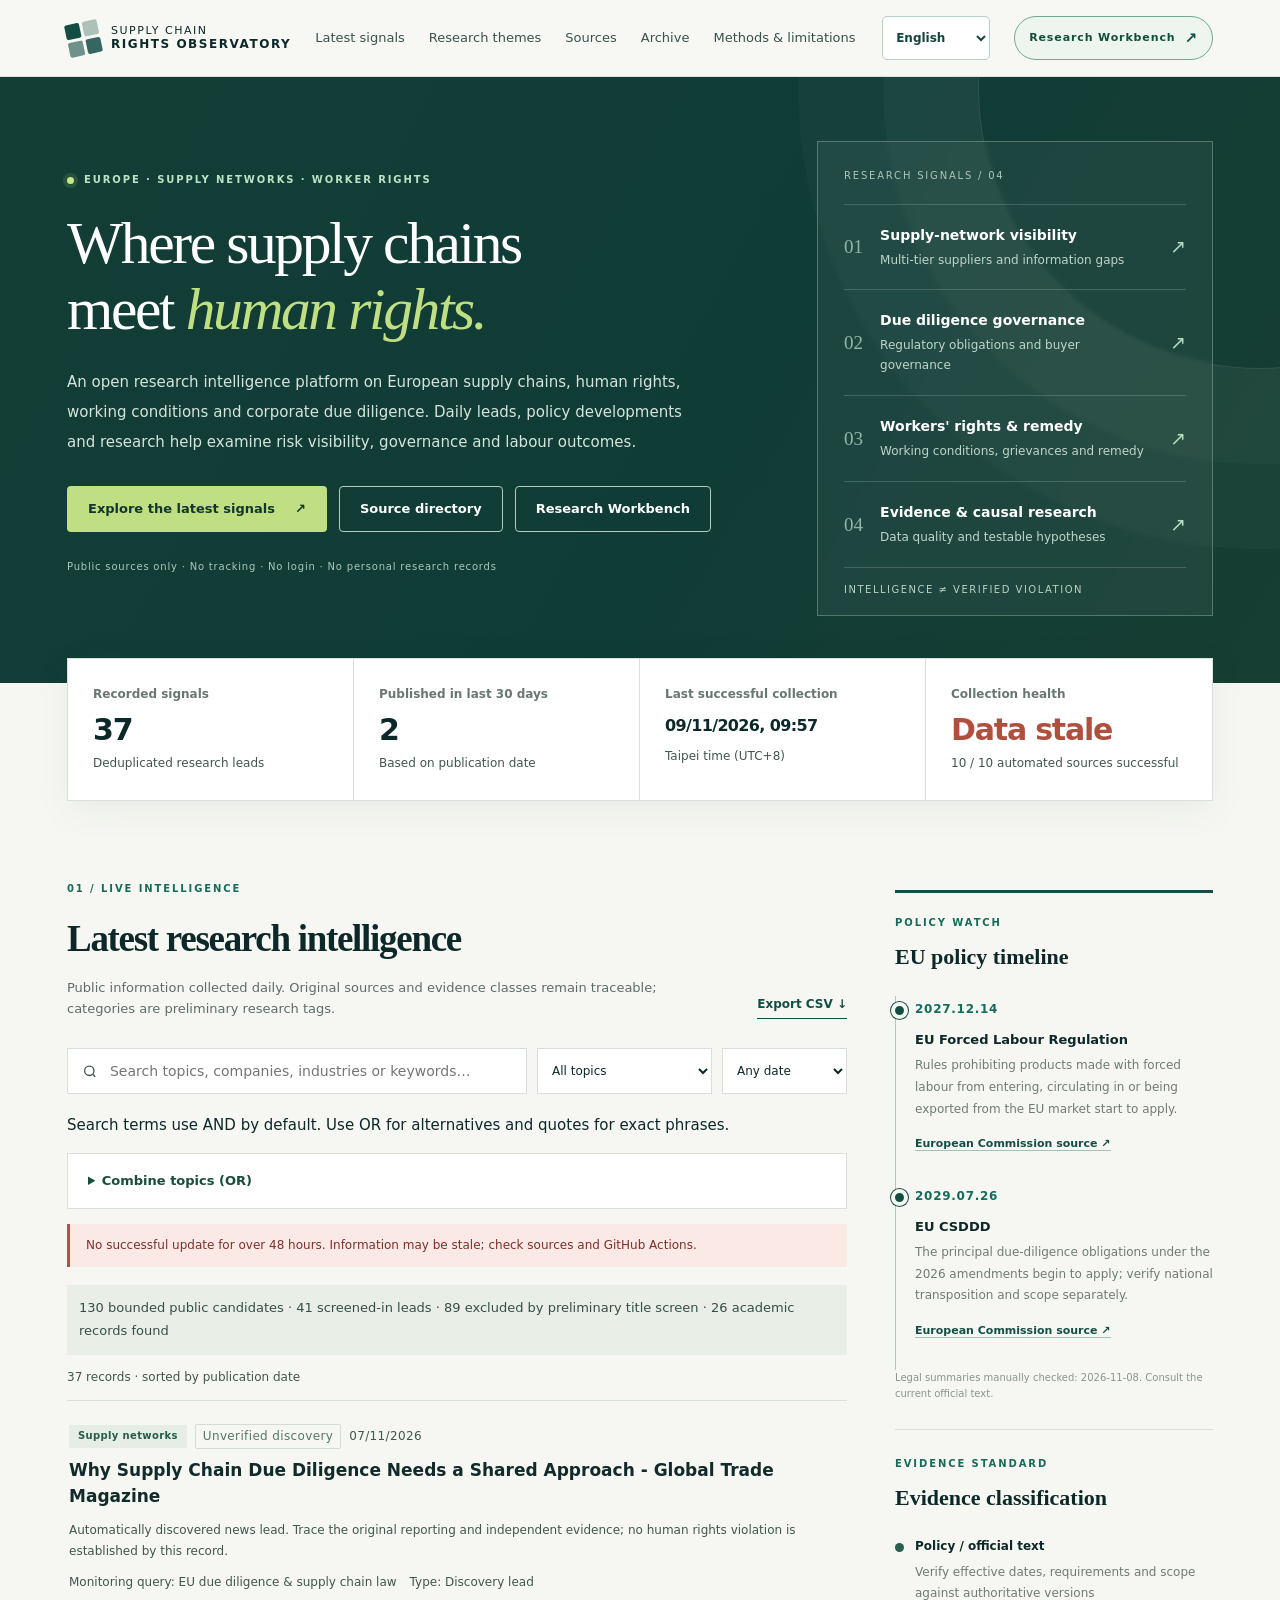
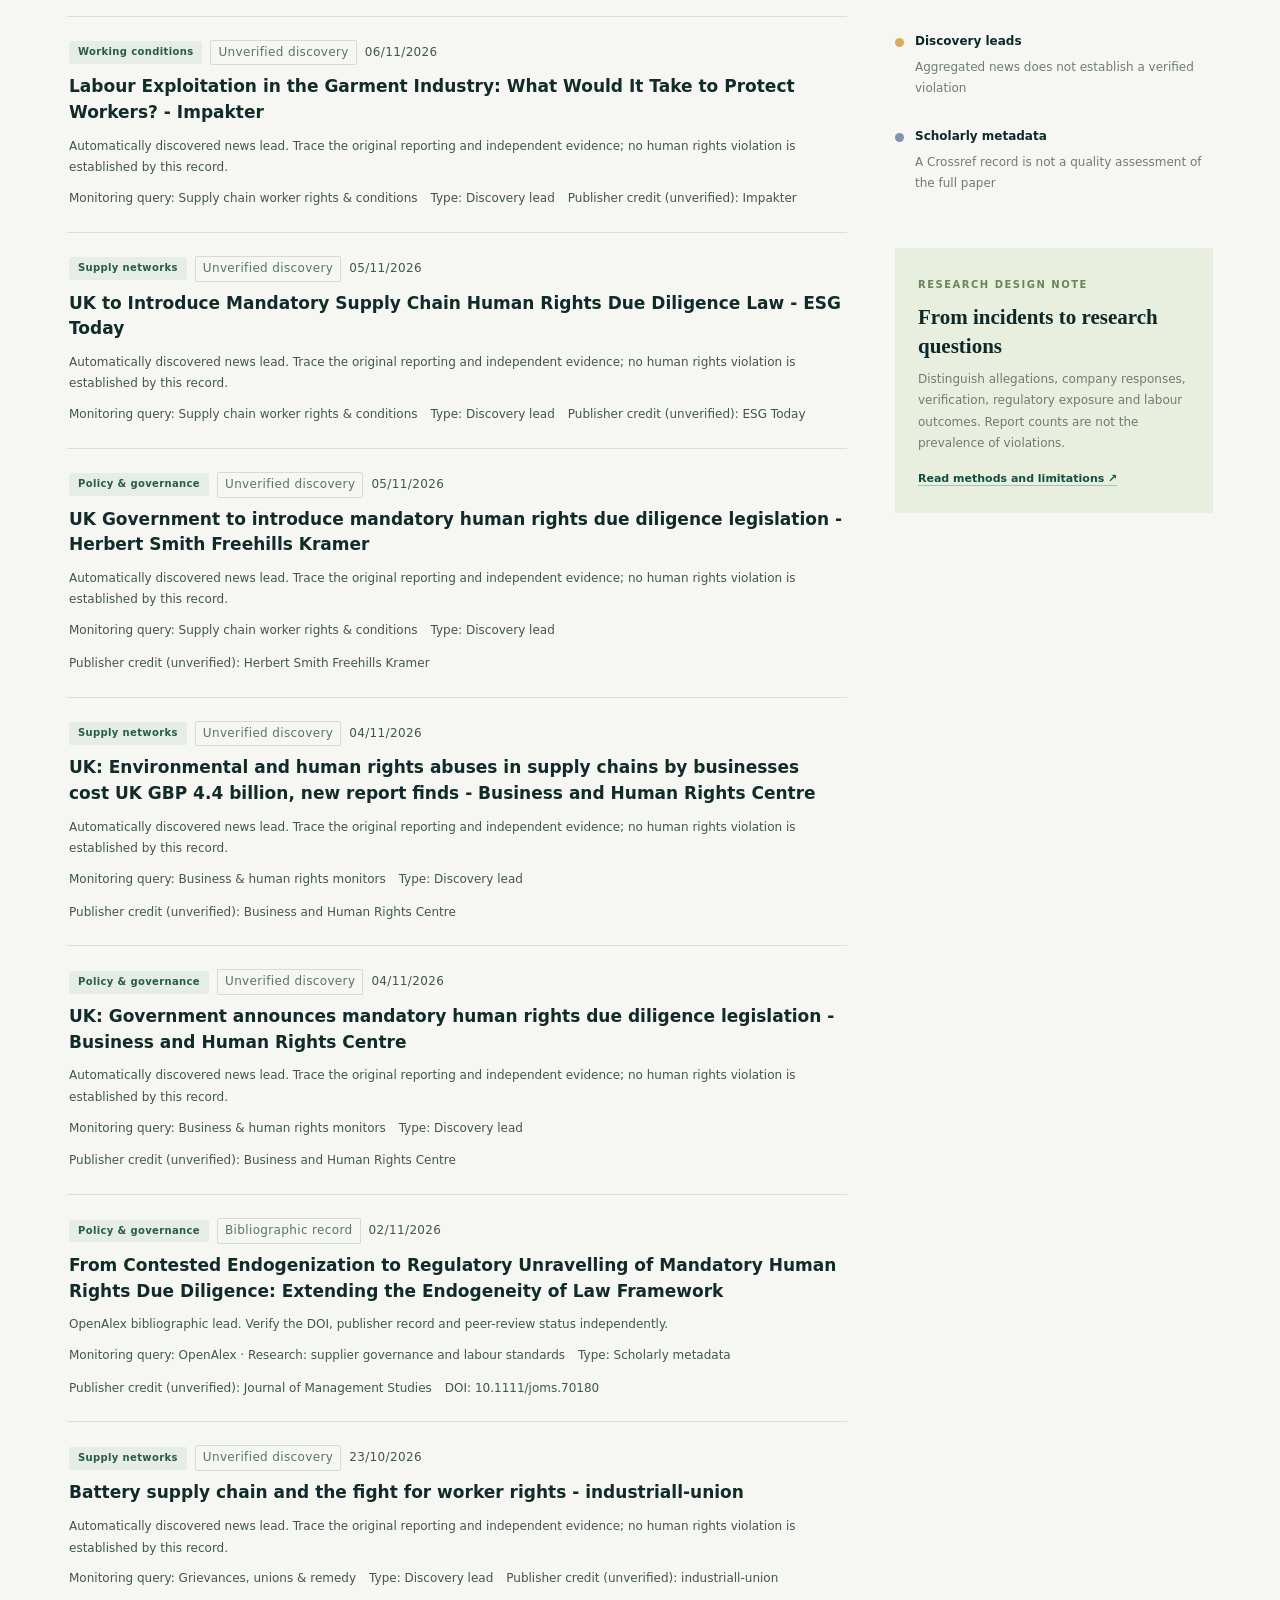
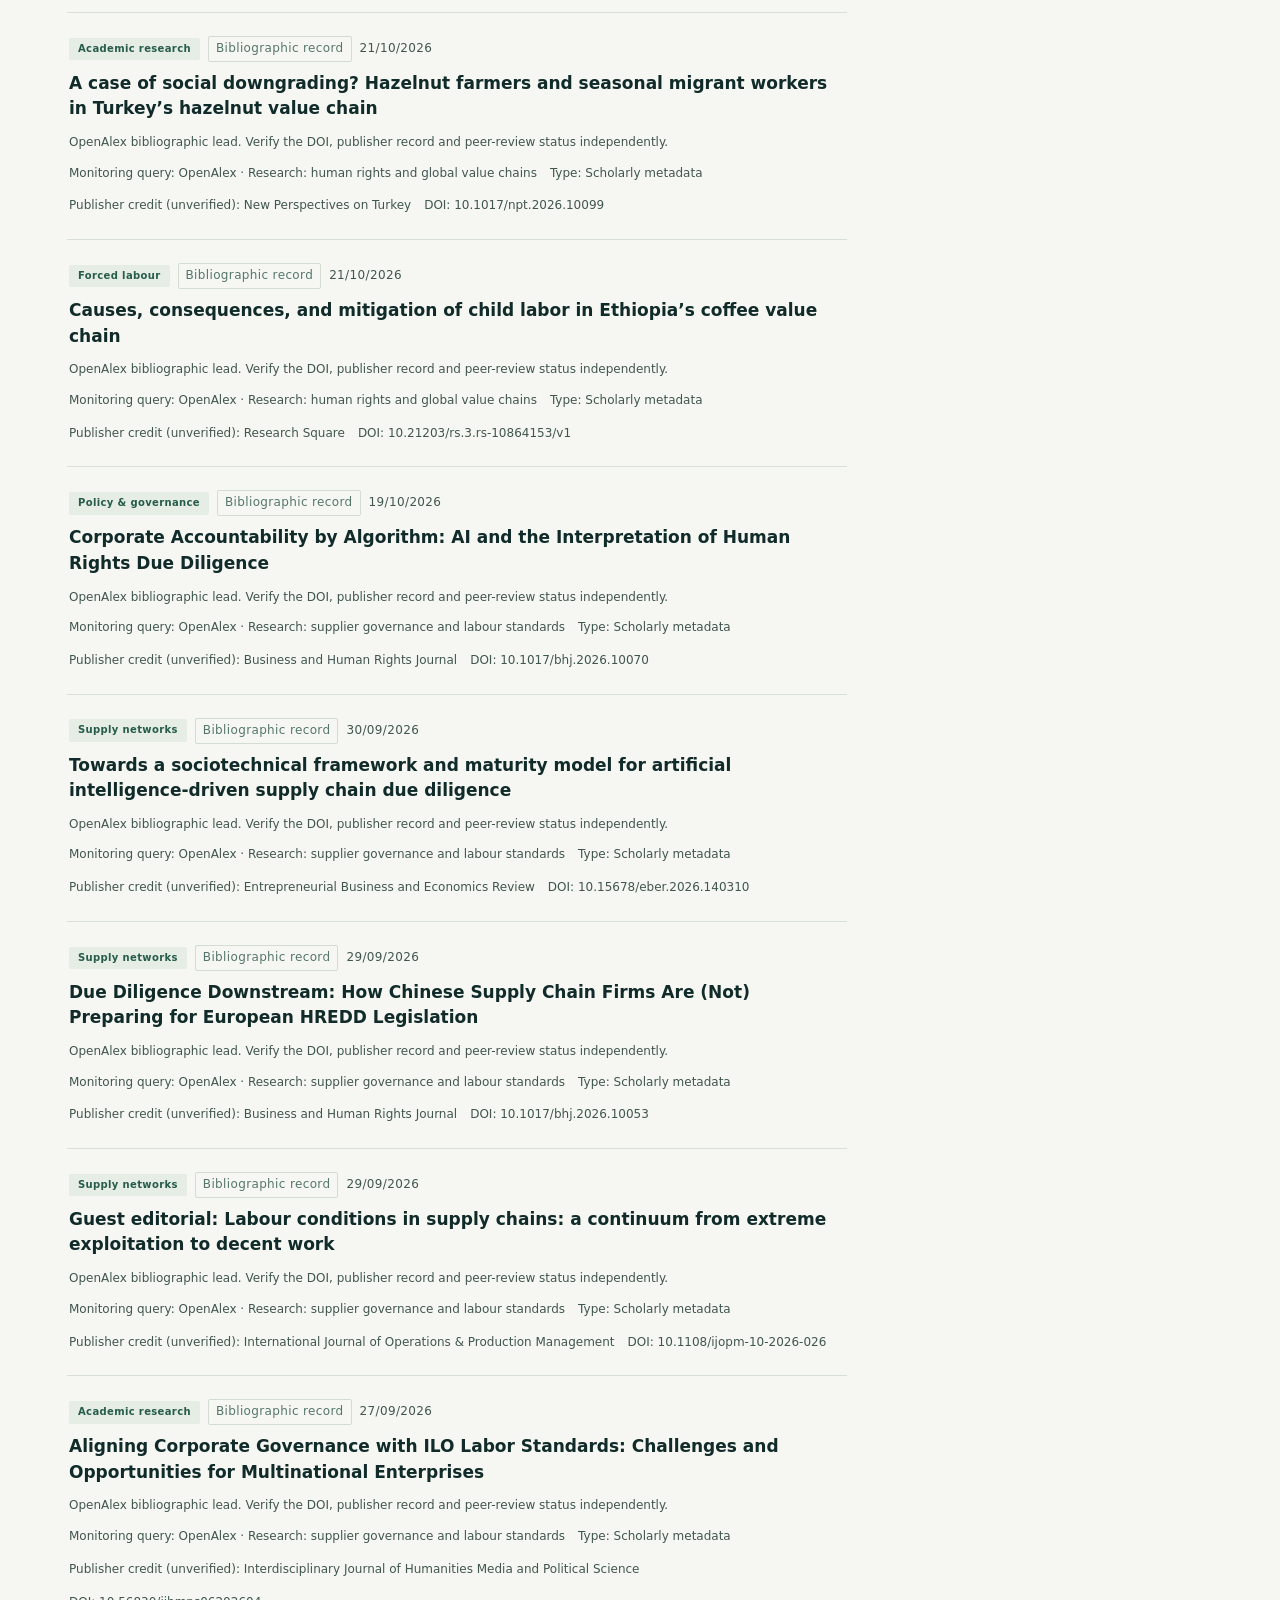
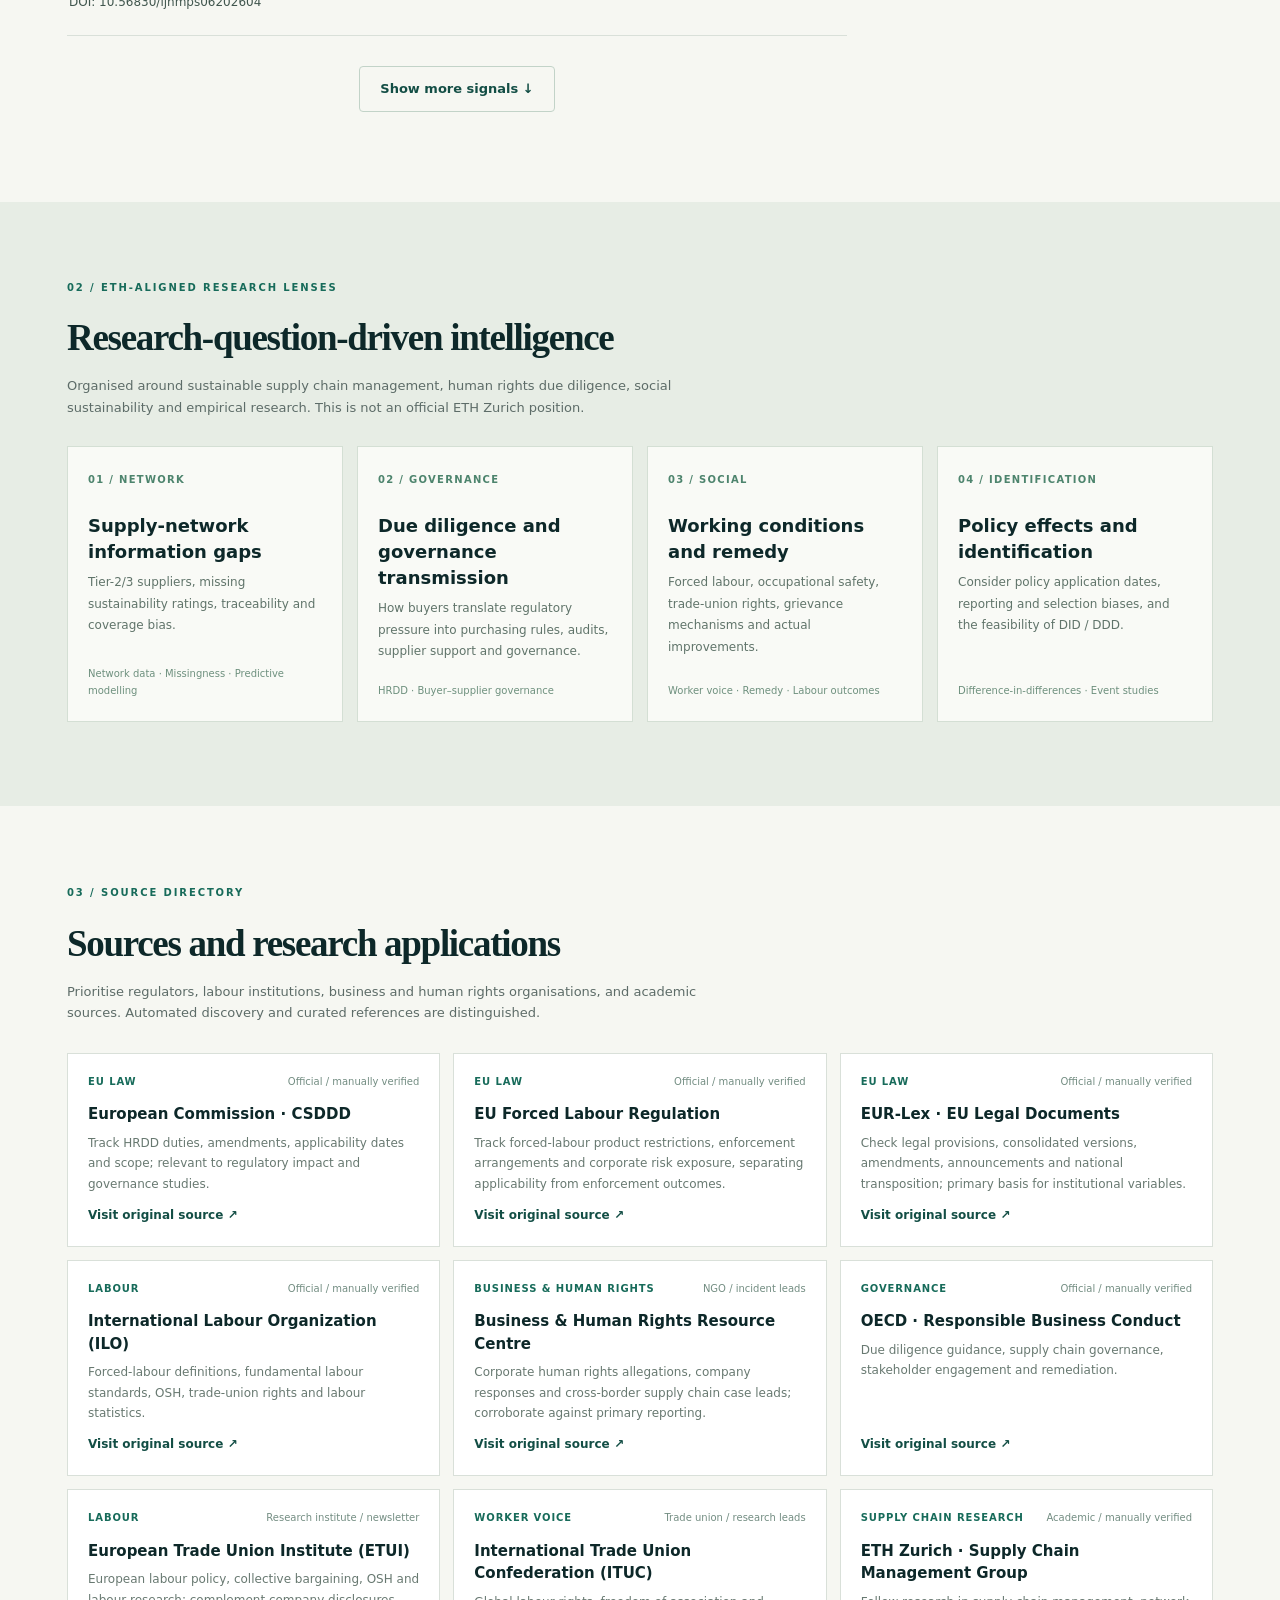
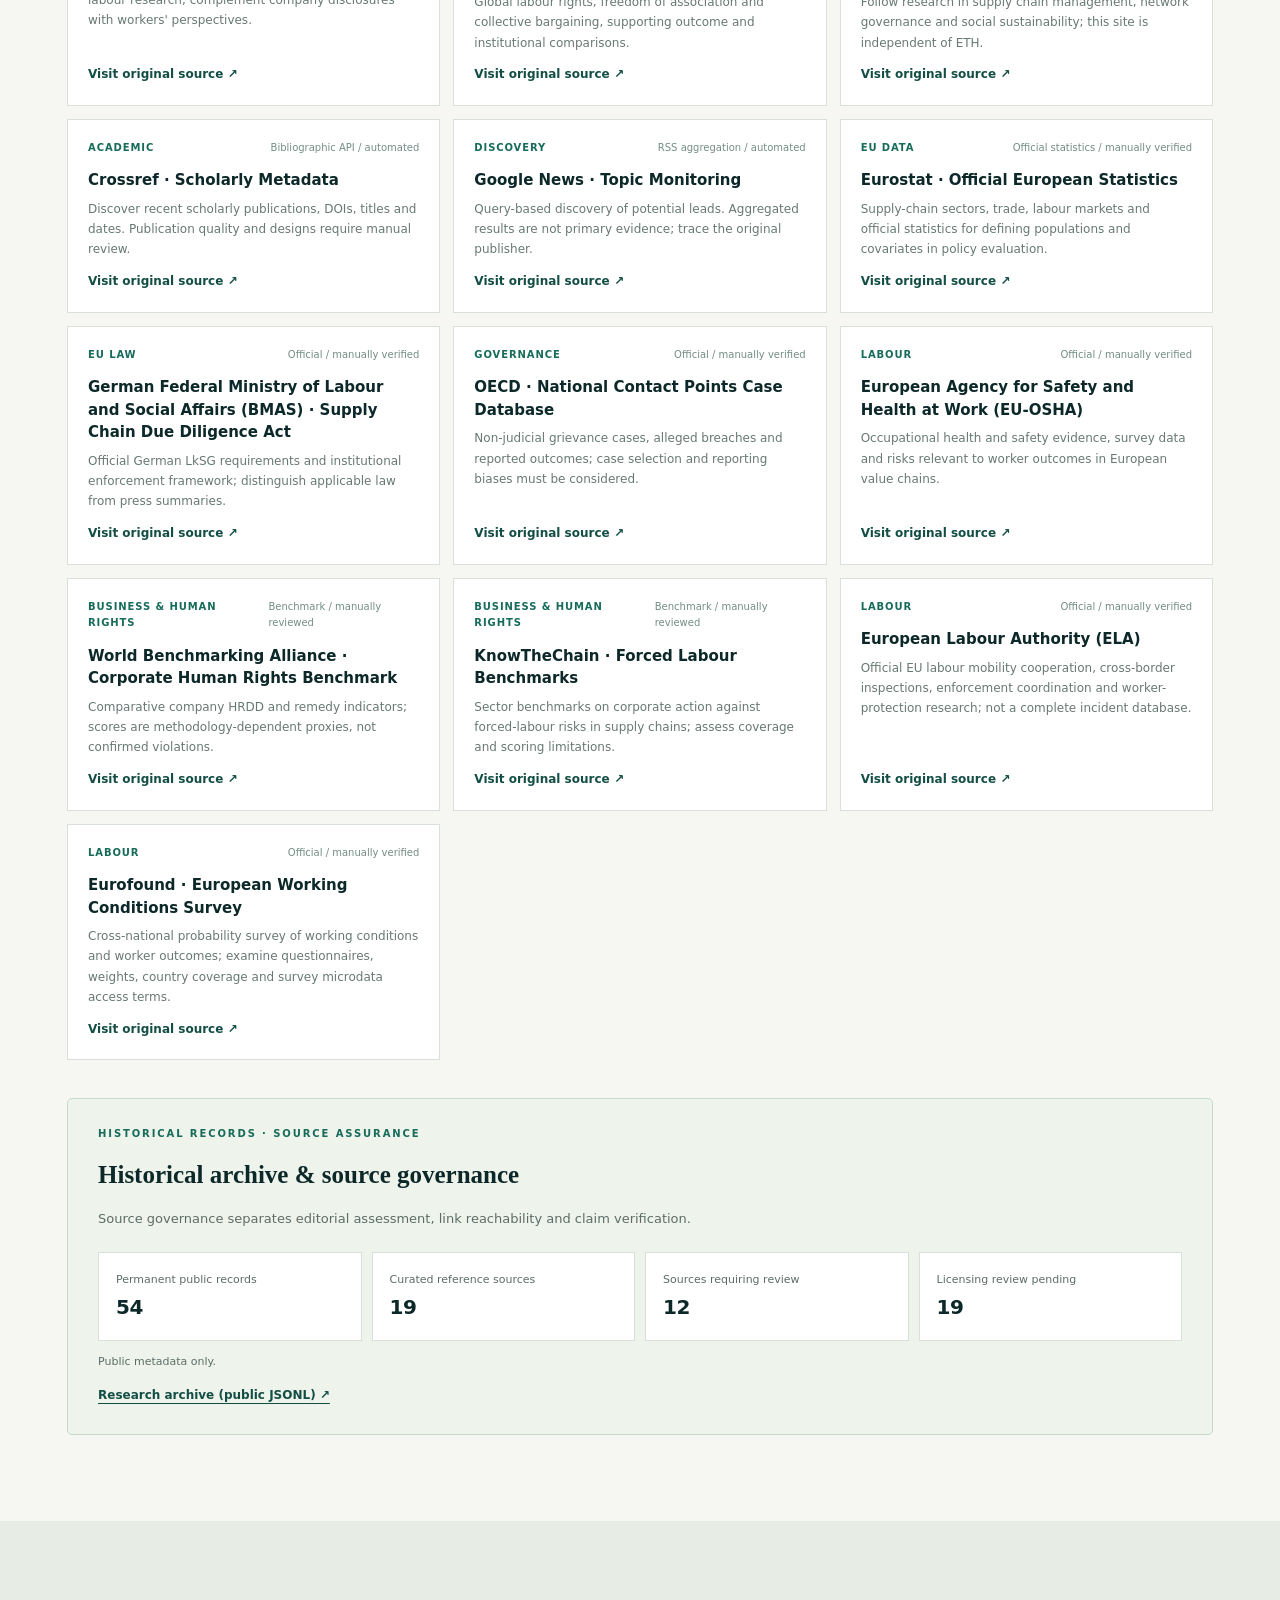
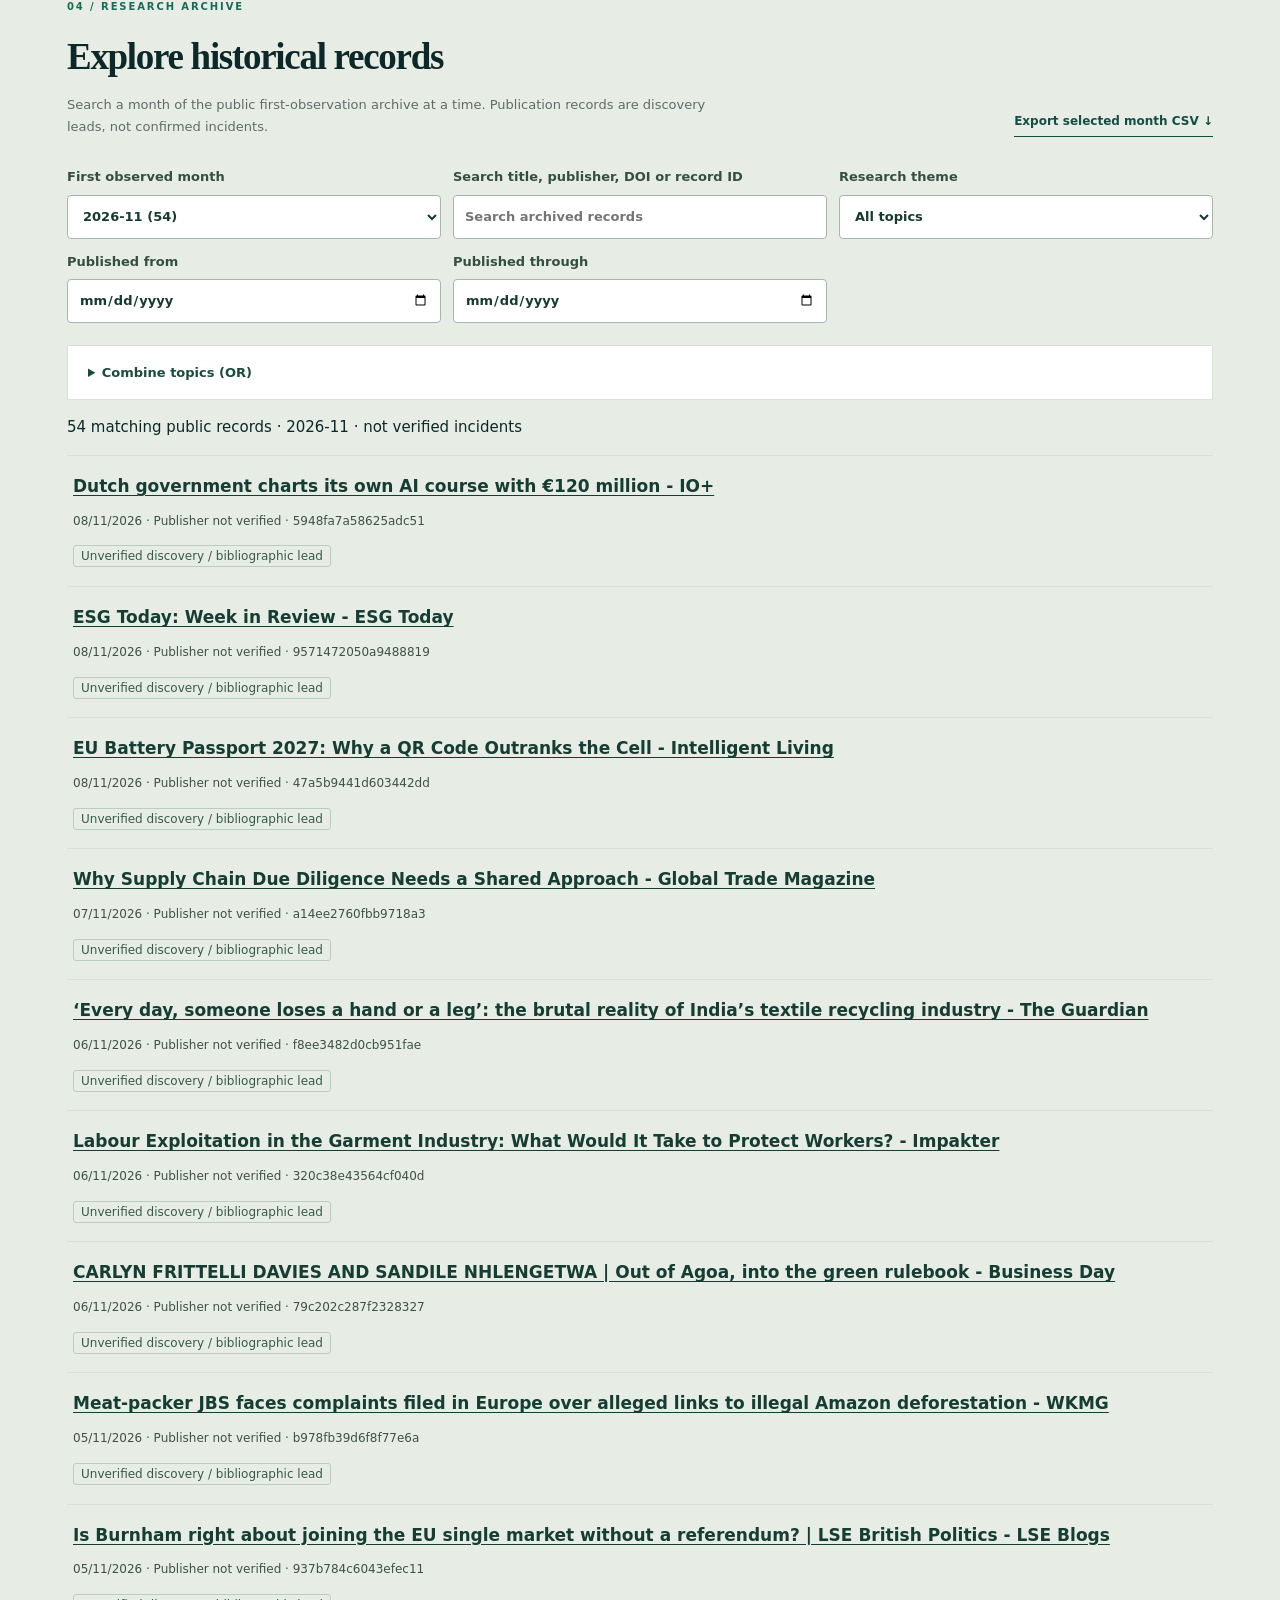
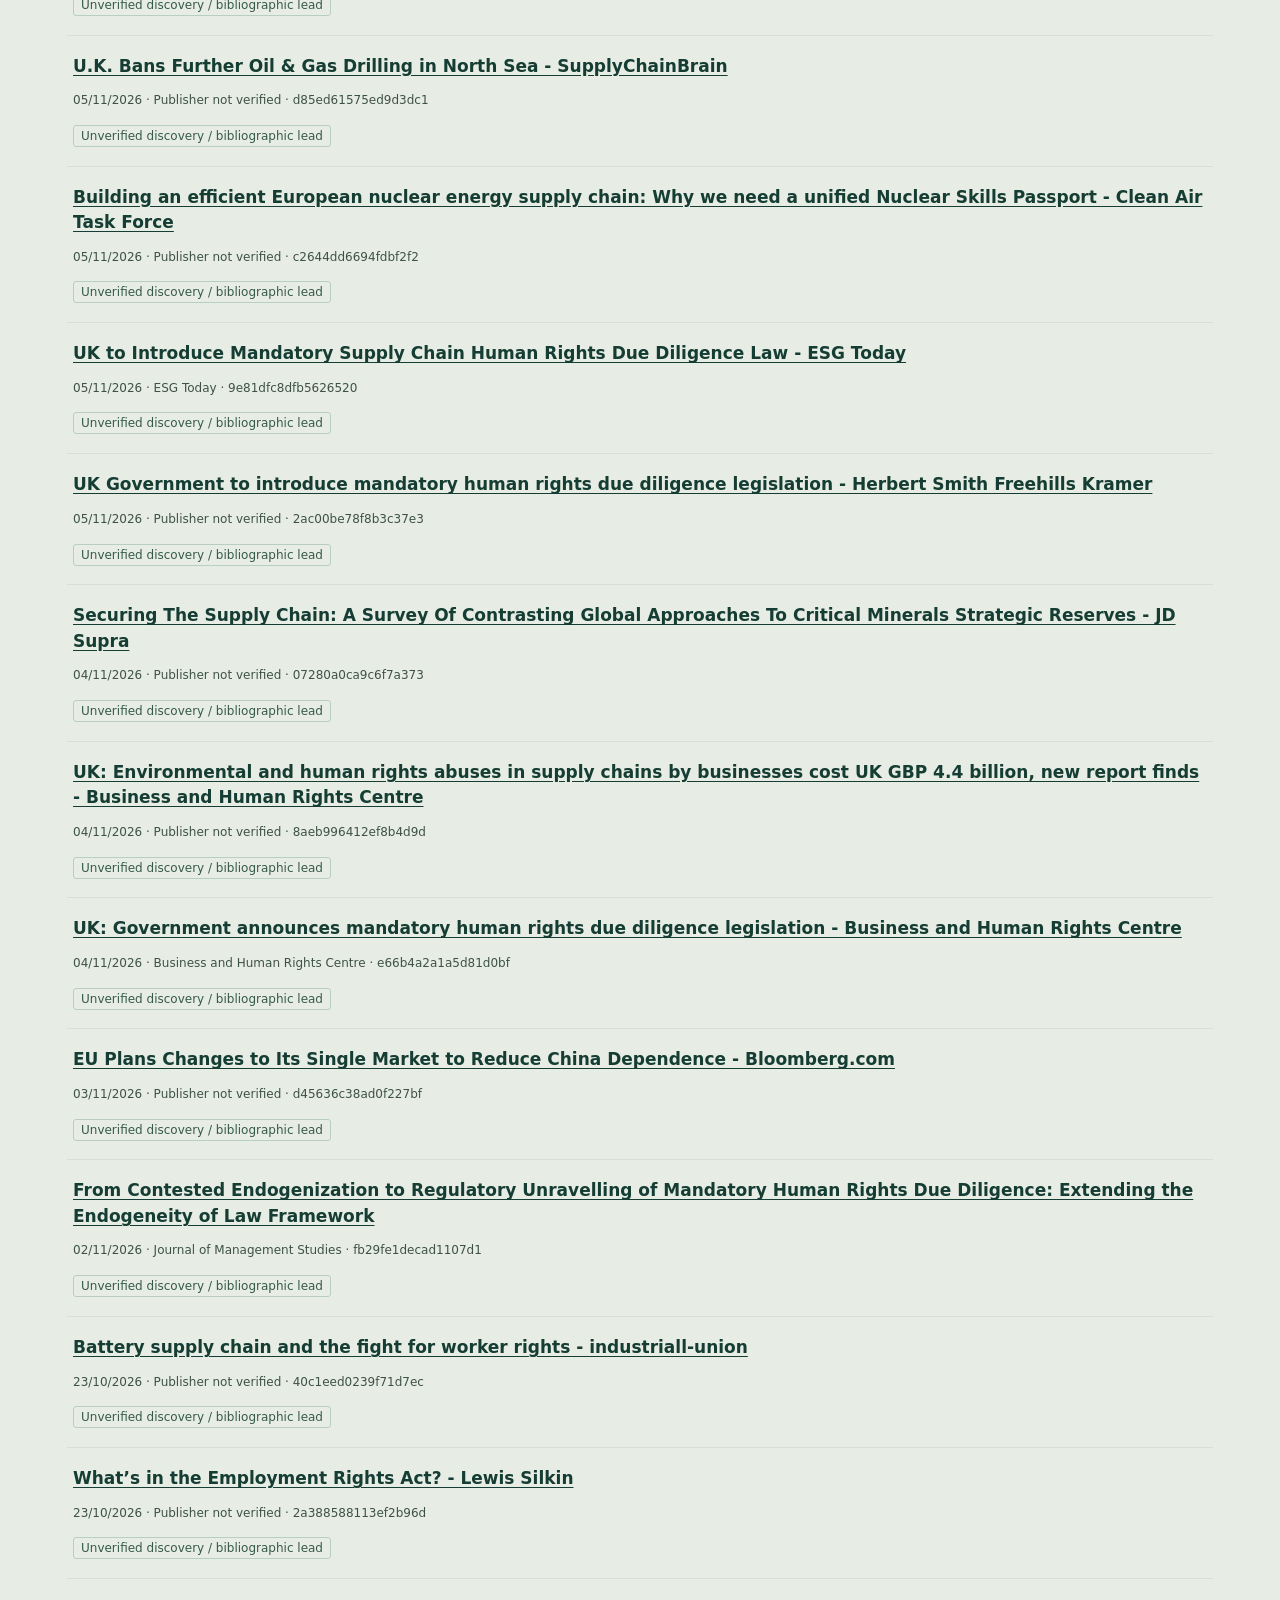
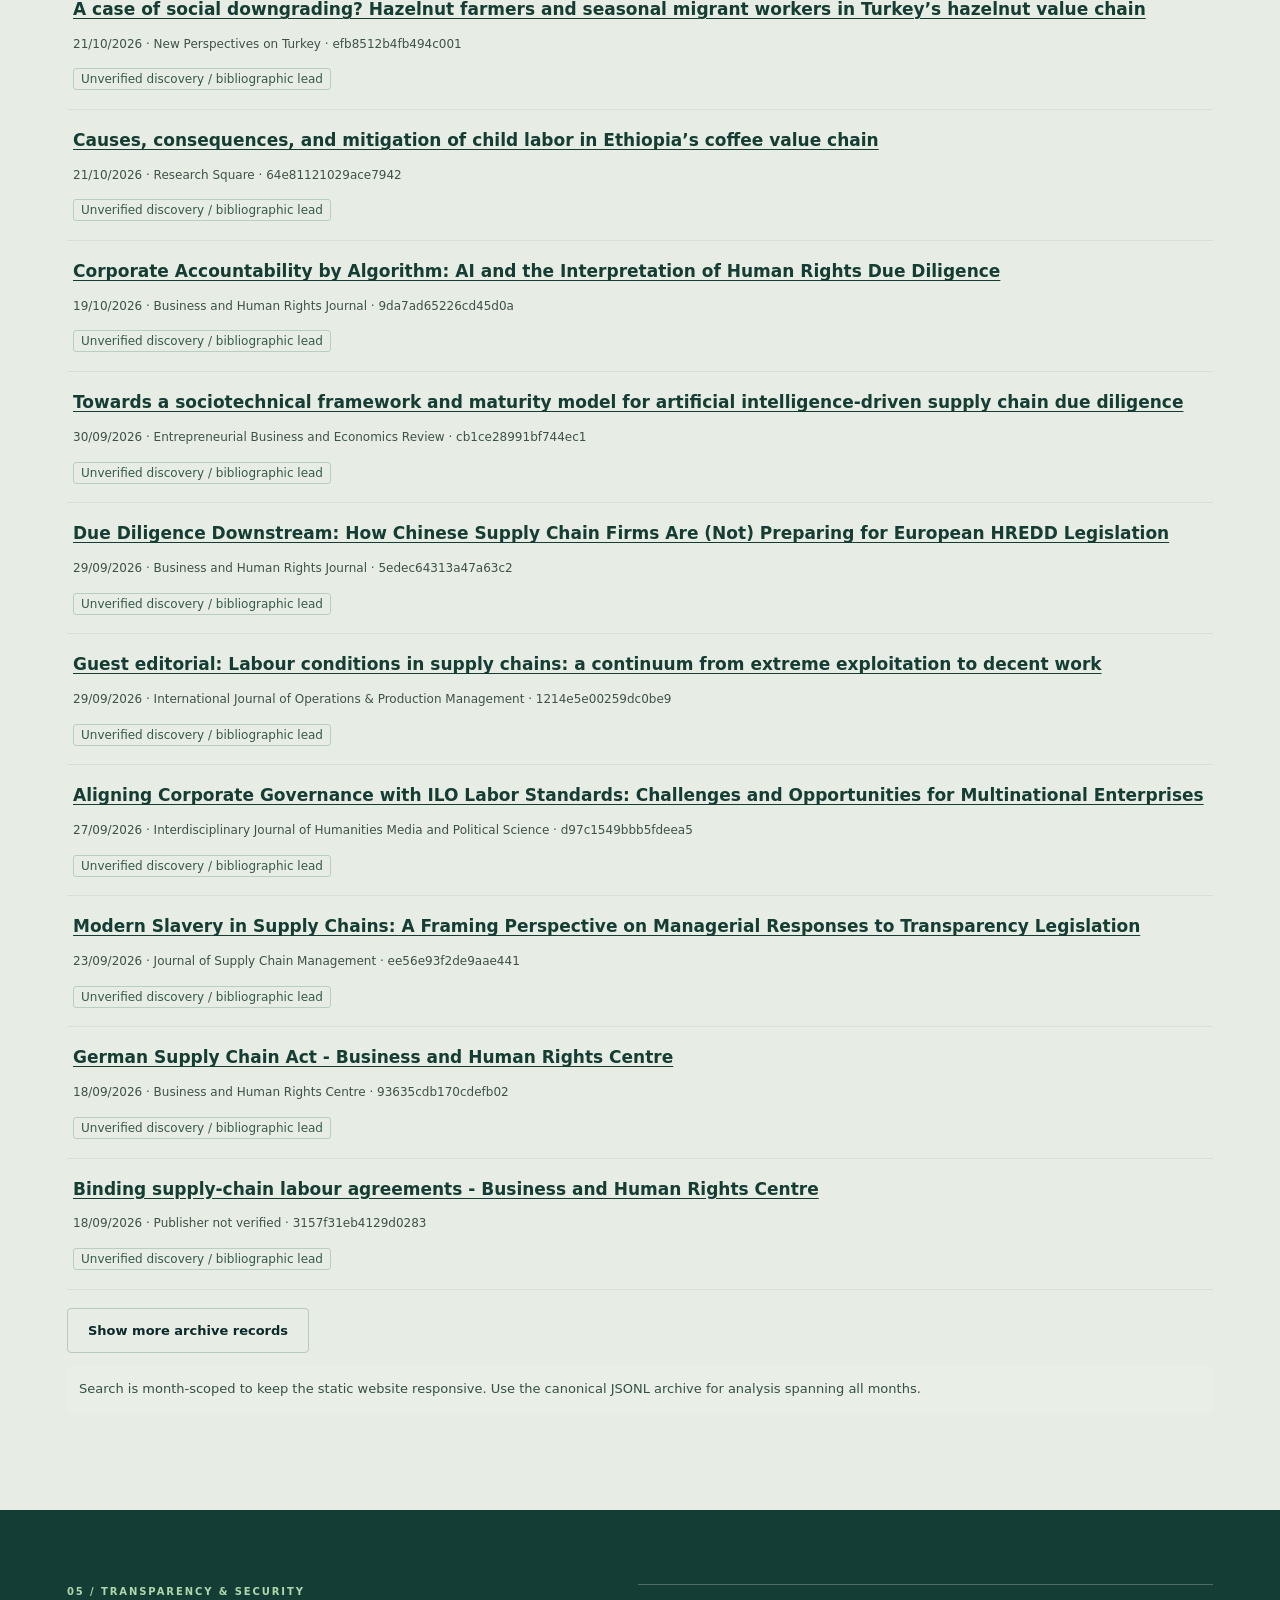
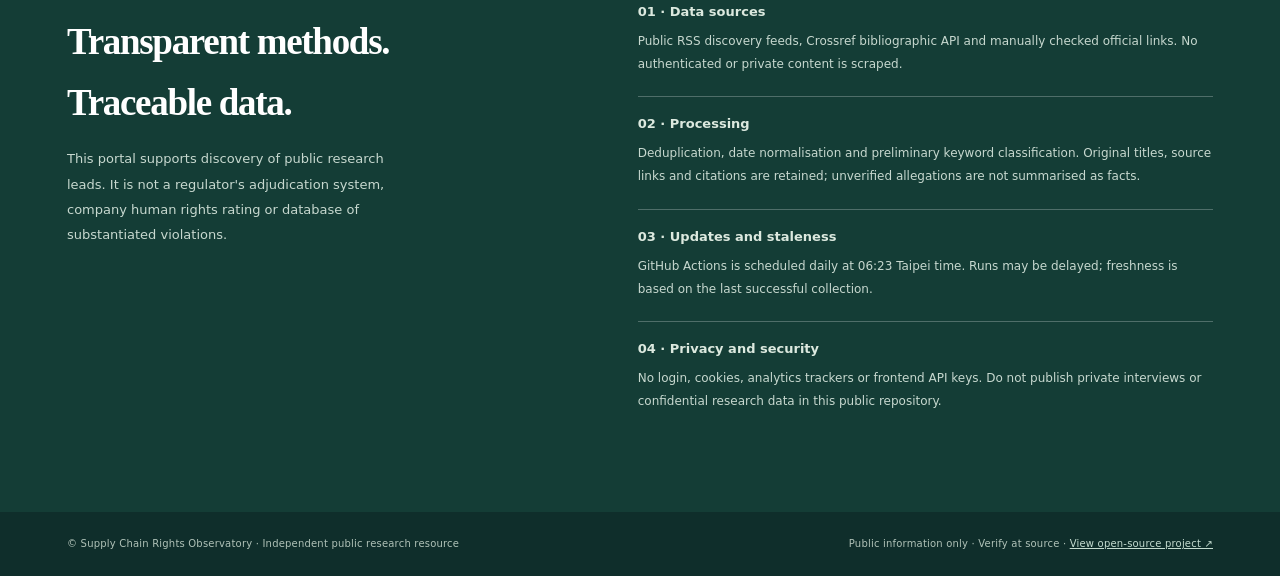
==== commit c485c57a: "feat(nav): replace header research badge with accessible workbench entry" ====
--- a/docs/index.html
+++ b/docs/index.html
@@ -23,10 +23,10 @@
         <span class="brand-name">SUPPLY CHAIN<br><strong>RIGHTS OBSERVATORY</strong></span>
       </a>
       <nav aria-label="Main navigation">
-        <a href="#signals">Latest signals</a><a href="#lenses">Research themes</a><a href="#sources">Sources</a><a href="#archive-explorer">Archive</a><a href="./workbench/">Research Workbench</a><a href="#method">Methods & limitations</a>
+        <a href="#signals">Latest signals</a><a href="#lenses">Research themes</a><a href="#sources">Sources</a><a href="#archive-explorer">Archive</a><a href="#method">Methods & limitations</a>
       </nav>
       <label class="language-picker" for="language-select"><span class="sr-only">Language</span><select id="language-select" aria-label="Select website language"><option value="en">English</option><option value="zh">繁體中文</option><option value="de">Deutsch</option></select></label>
-      <span class="top-tag">OPEN RESEARCH INTELLIGENCE</span>
+      <a class="top-tag workbench-entry" href="./workbench/" aria-label="Open Research Workbench"><span>Research Workbench</span><span aria-hidden="true">↗</span></a>
     </div>
   </header>
 
--- a/docs/styles.css
+++ b/docs/styles.css
@@ -61,3 +61,34 @@
 .topic-checkboxes{display:flex;flex-wrap:wrap;gap:6px 15px;padding:10px}
 .topic-checkboxes label{display:flex;align-items:center;gap:7px;min-height:44px;cursor:pointer;font-size:13px}
 .topic-checkboxes input{height:18px;width:18px;accent-color:#095e47}
+
+
+/* Workbench is a real action, not a non-interactive status badge. */
+.header-inner .workbench-entry{
+  display:inline-flex;align-items:center;justify-content:center;gap:9px;
+  color:#104f3c;border:1.5px solid #73aa90;background:#edf5ee;
+  font-size:11px;letter-spacing:.08em;line-height:1.3;
+  font-weight:800;padding:10px 14px;min-height:44px;max-width:100%;
+  white-space:normal;text-align:center;text-decoration:none;
+  transition:background-color .15s ease,color .15s ease,border-color .15s ease;
+}
+.header-inner .workbench-entry:hover{background:#145743;color:#fff;border-color:#145743}
+.header-inner .workbench-entry:focus-visible{
+  outline:3px solid #005a42;outline-offset:3px;
+}
+.header-inner .workbench-entry [aria-hidden]{font-size:15px;line-height:1}
+@media(max-width:1080px){
+  .header-inner .workbench-entry{display:inline-flex}
+}
+@media(max-width:870px){
+  .header-inner .workbench-entry{margin-left:0}
+  .header-inner .language-picker{margin-left:auto}
+}
+@media(max-width:570px){
+  .header-inner{gap:9px 11px}
+  .header-inner .workbench-entry{order:2;flex:1 1 100%;font-size:12px}
+  .header-inner nav{order:3}
+}
+@media(prefers-reduced-motion:reduce){
+  .header-inner .workbench-entry{transition:none}
+}
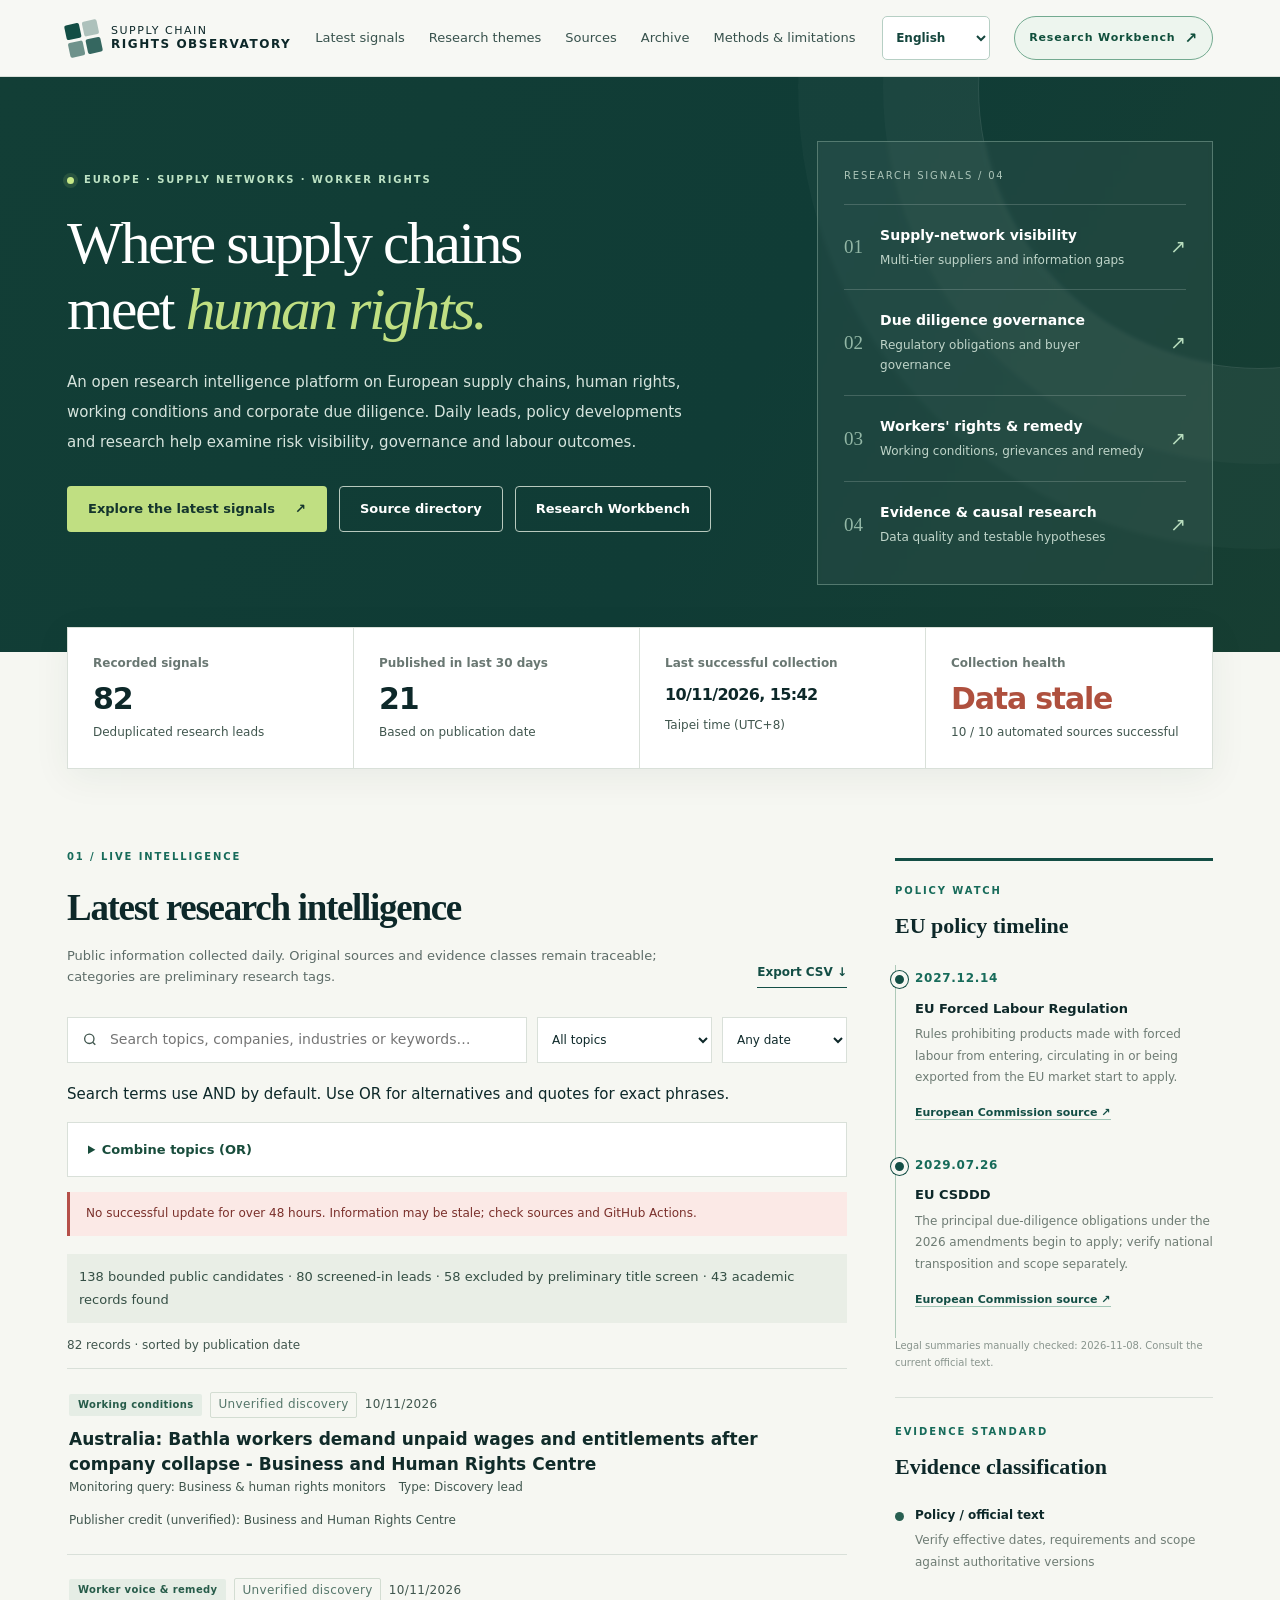
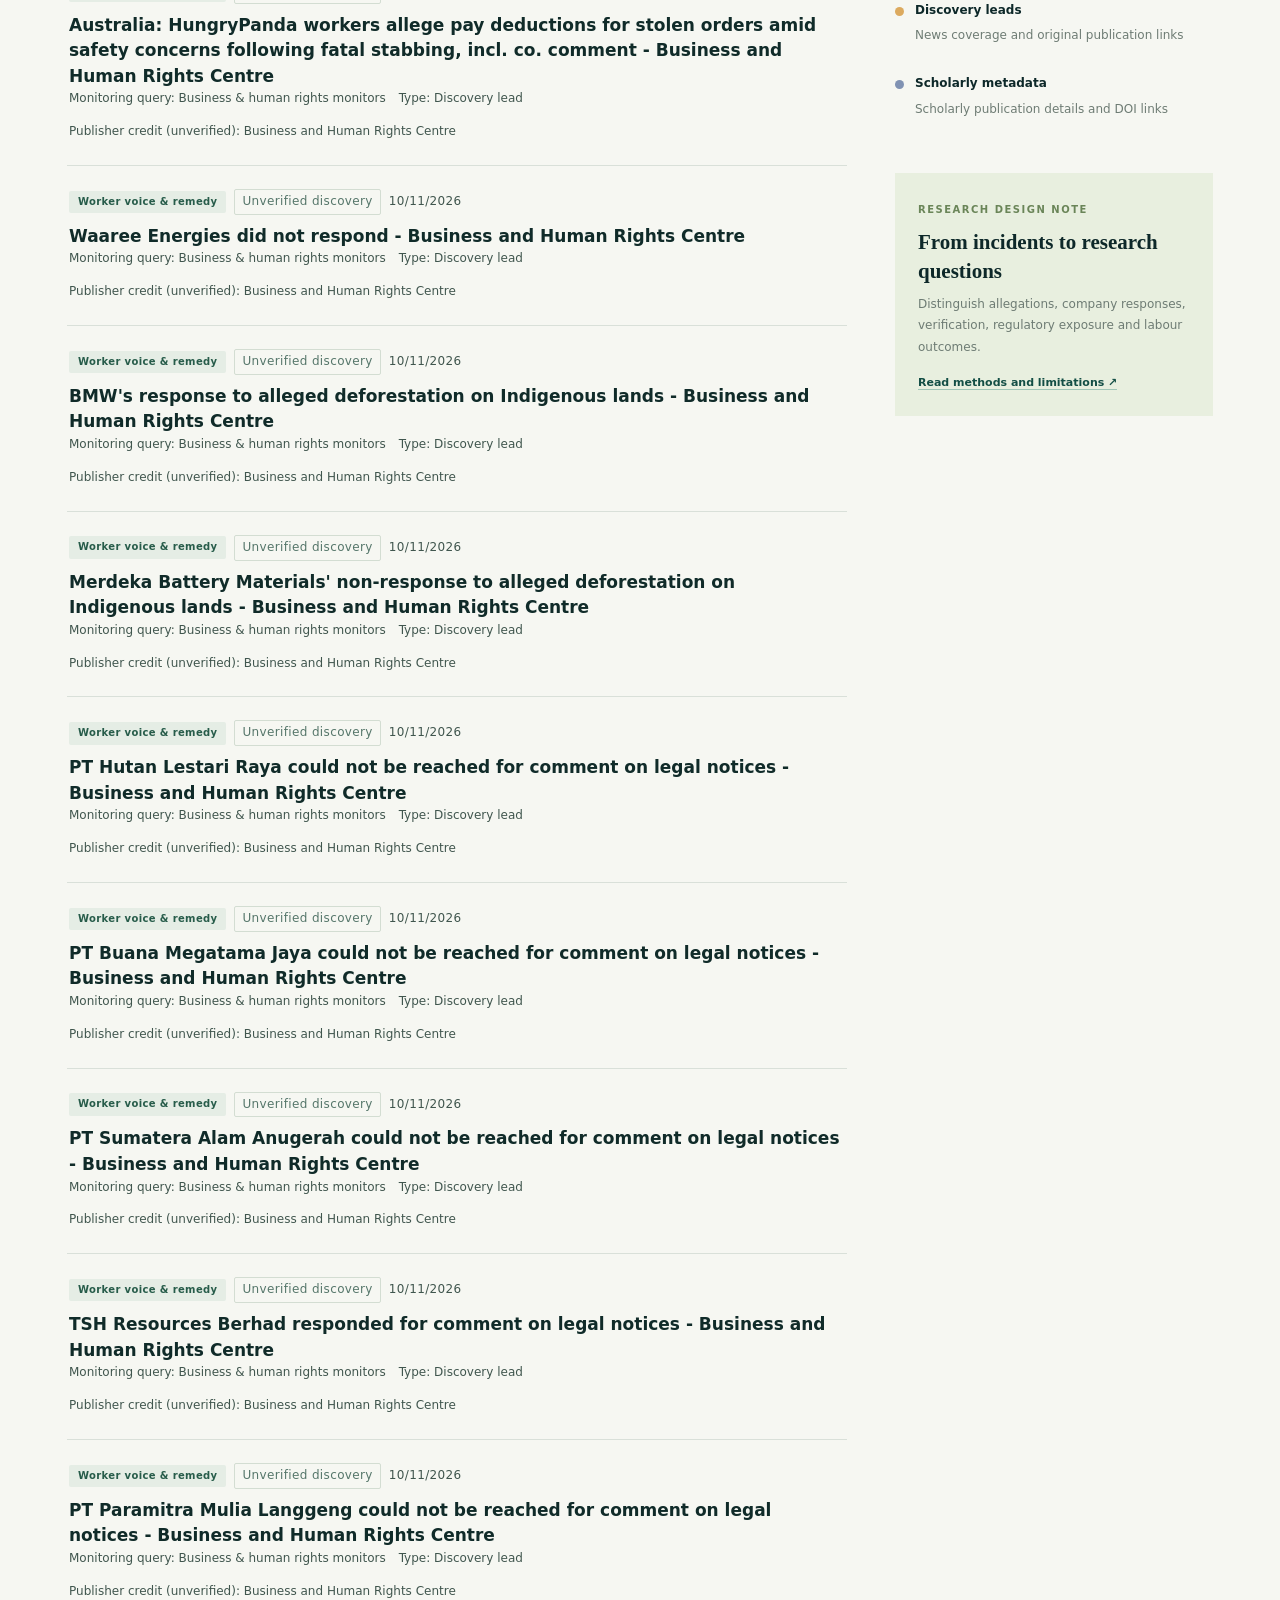
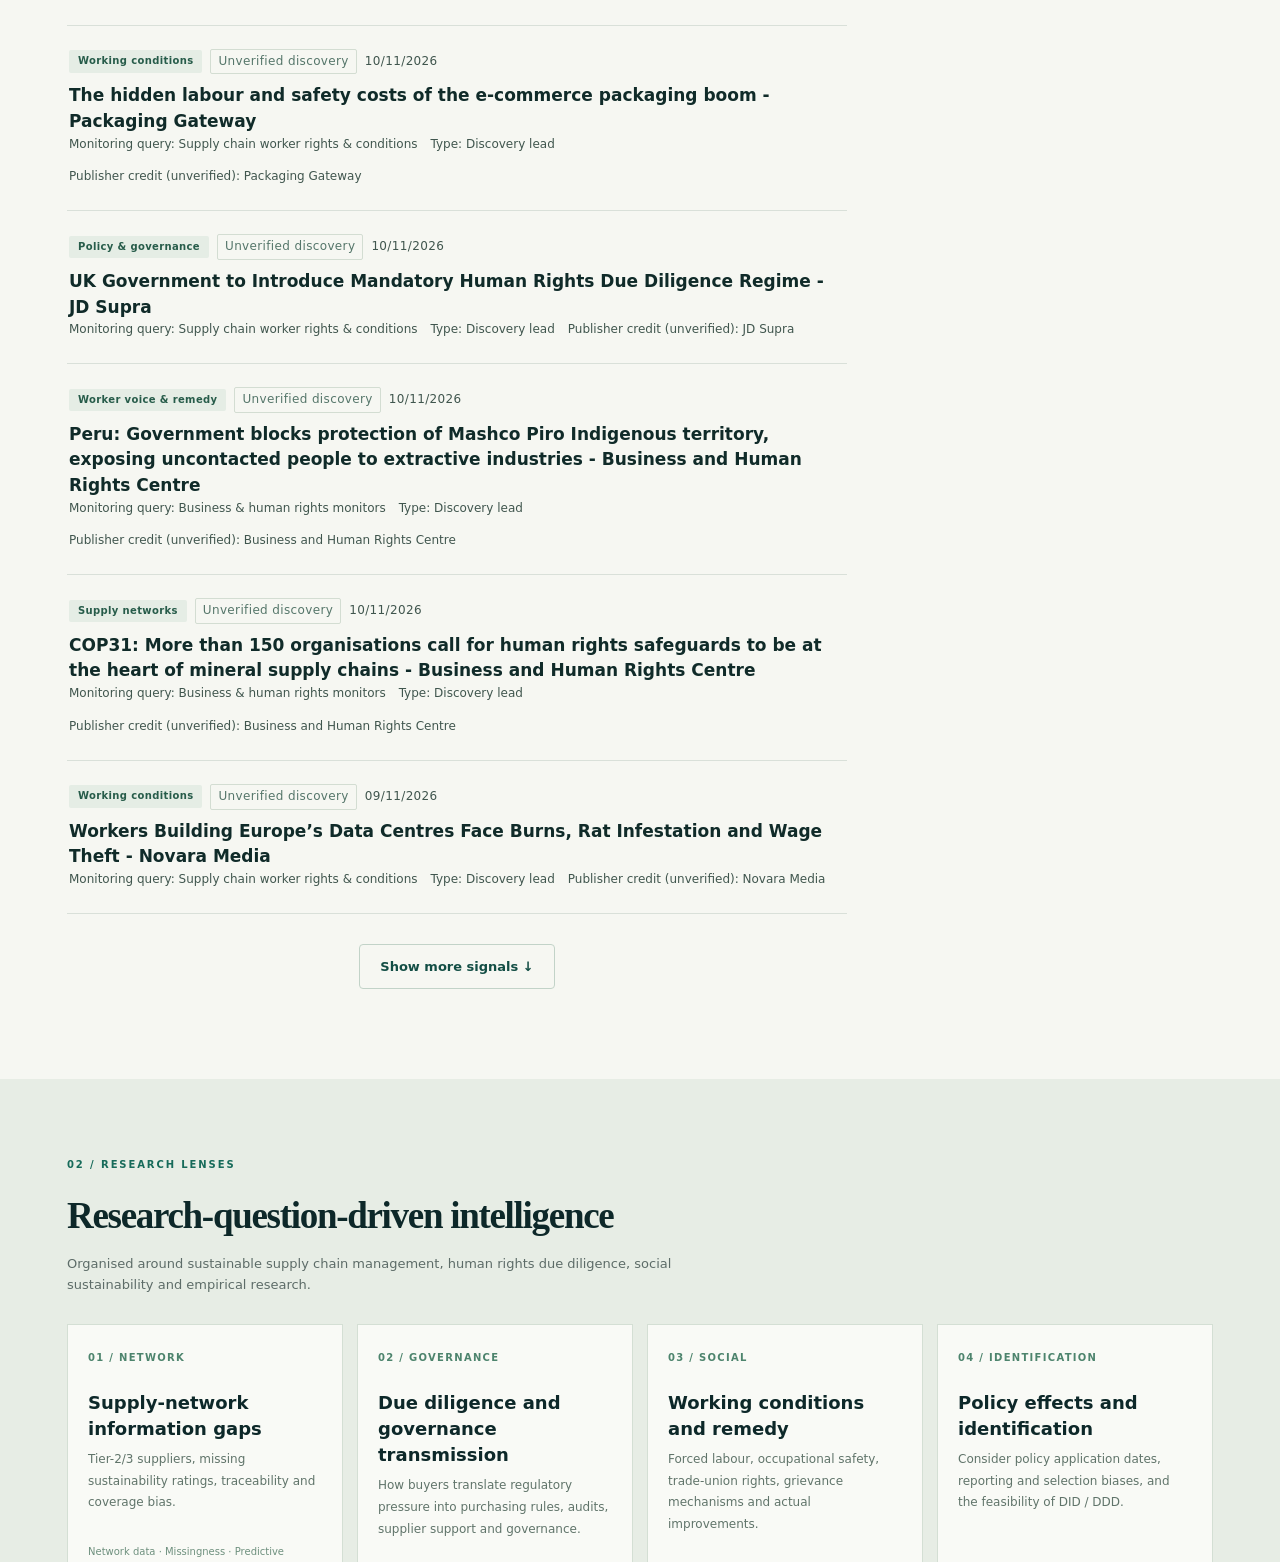
==== commit 652960cf: "Simplify public research portal and repository copy Use concise, affirmative copy for the site, tran" ====
--- a/docs/index.html
+++ b/docs/index.html
@@ -38,7 +38,6 @@
           <h1>Where supply chains<br>meet <em>human rights.</em></h1>
           <p class="hero-desc">An open research intelligence platform on European supply chains, human rights, working conditions and corporate due diligence. Daily leads, policy developments and research help examine risk visibility, governance and labour outcomes.</p>
           <div class="hero-actions"><a class="btn btn-primary" href="#signals">Explore the latest signals <span aria-hidden="true">↗</span></a><a class="btn btn-outline" href="#sources">Source directory</a><a class="btn btn-outline" href="./workbench/">Research Workbench</a></div>
-          <p class="hero-footnote">Public sources only · No tracking · No login · No personal research records</p>
         </div>
         <aside class="hero-panel" aria-label="Research priorities">
           <span class="panel-label">RESEARCH SIGNALS / 04</span>
@@ -46,7 +45,6 @@
           <div class="panel-line"><span>02</span><div><strong>Due diligence governance</strong><small>Regulatory obligations and buyer governance</small></div><span class="end-arrow">↗</span></div>
           <div class="panel-line"><span>03</span><div><strong>Workers' rights & remedy</strong><small>Working conditions, grievances and remedy</small></div><span class="end-arrow">↗</span></div>
           <div class="panel-line"><span>04</span><div><strong>Evidence & causal research</strong><small>Data quality and testable hypotheses</small></div><span class="end-arrow">↗</span></div>
-          <div class="panel-bottom">INTELLIGENCE ≠ VERIFIED VIOLATION</div>
         </aside>
       </div>
     </section>
@@ -75,12 +73,12 @@
         <div class="side-block"><div class="section-kicker">POLICY WATCH</div><h3>EU policy timeline</h3>
           <div class="timeline"><div class="timeline-entry"><span class="date-chip">2027.12.14</span><strong>EU Forced Labour Regulation</strong><p>Rules prohibiting products made with forced labour from entering, circulating in or being exported from the EU market start to apply.</p><a href="https://single-market-economy.ec.europa.eu/single-market/goods/forced-labour-regulation/what-forced-labour-regulation-and-how-does-it-work_en" target="_blank" rel="noopener noreferrer">European Commission source ↗</a></div><div class="timeline-entry"><span class="date-chip">2029.07.26</span><strong>EU CSDDD</strong><p>The principal due-diligence obligations under the 2026 amendments begin to apply; verify national transposition and scope separately.</p><a href="https://commission.europa.eu/topics/business-and-industry/company-law-and-corporate-governance/corporate-sustainability-due-diligence_en" target="_blank" rel="noopener noreferrer">European Commission source ↗</a></div></div>
           <p class="meta-note">Legal summaries manually checked: 2026-11-08. Consult the current official text.</p></div>
-        <div class="side-block evidence"><div class="section-kicker">EVIDENCE STANDARD</div><h3>Evidence classification</h3><div class="evidence-row"><i class="bullet bullet-a"></i><div><b>Policy / official text</b><span>Verify effective dates, requirements and scope against authoritative versions</span></div></div><div class="evidence-row"><i class="bullet bullet-b"></i><div><b>Discovery leads</b><span>Aggregated news does not establish a verified violation</span></div></div><div class="evidence-row"><i class="bullet bullet-c"></i><div><b>Scholarly metadata</b><span>A Crossref record is not a quality assessment of the full paper</span></div></div></div>
-        <div class="side-block side-cta"><span>RESEARCH DESIGN NOTE</span><h3>From incidents to research questions</h3><p>Distinguish allegations, company responses, verification, regulatory exposure and labour outcomes. Report counts are not the prevalence of violations.</p><a href="#method">Read methods and limitations ↗</a></div>
+        <div class="side-block evidence"><div class="section-kicker">EVIDENCE STANDARD</div><h3>Evidence classification</h3><div class="evidence-row"><i class="bullet bullet-a"></i><div><b>Policy / official text</b><span>Verify effective dates, requirements and scope against authoritative versions</span></div></div><div class="evidence-row"><i class="bullet bullet-b"></i><div><b>Discovery leads</b><span>News coverage and original publication links</span></div></div><div class="evidence-row"><i class="bullet bullet-c"></i><div><b>Scholarly metadata</b><span>Scholarly publication details and DOI links</span></div></div></div>
+        <div class="side-block side-cta"><span>RESEARCH DESIGN NOTE</span><h3>From incidents to research questions</h3><p>Distinguish allegations, company responses, verification, regulatory exposure and labour outcomes.</p><a href="#method">Read methods and limitations ↗</a></div>
       </aside>
     </div>
 
-    <section class="research-section" id="lenses"><div class="container"><div class="section-kicker">02 / ETH-ALIGNED RESEARCH LENSES</div><div class="section-heading aligned"><div><h2>Research-question-driven intelligence</h2><p>Organised around sustainable supply chain management, human rights due diligence, social sustainability and empirical research. This is not an official ETH Zurich position.</p></div></div><div class="lens-grid"><article class="lens-card"><span>01 / NETWORK</span><h3>Supply-network information gaps</h3><p>Tier-2/3 suppliers, missing sustainability ratings, traceability and coverage bias.</p><small>Network data · Missingness · Predictive modelling</small></article><article class="lens-card"><span>02 / GOVERNANCE</span><h3>Due diligence and governance transmission</h3><p>How buyers translate regulatory pressure into purchasing rules, audits, supplier support and governance.</p><small>HRDD · Buyer–supplier governance</small></article><article class="lens-card"><span>03 / SOCIAL</span><h3>Working conditions and remedy</h3><p>Forced labour, occupational safety, trade-union rights, grievance mechanisms and actual improvements.</p><small>Worker voice · Remedy · Labour outcomes</small></article><article class="lens-card"><span>04 / IDENTIFICATION</span><h3>Policy effects and identification</h3><p>Consider policy application dates, reporting and selection biases, and the feasibility of DID / DDD.</p><small>Difference-in-differences · Event studies</small></article></div></div></section>
+    <section class="research-section" id="lenses"><div class="container"><div class="section-kicker">02 / RESEARCH LENSES</div><div class="section-heading aligned"><div><h2>Research-question-driven intelligence</h2><p>Organised around sustainable supply chain management, human rights due diligence, social sustainability and empirical research.</p></div></div><div class="lens-grid"><article class="lens-card"><span>01 / NETWORK</span><h3>Supply-network information gaps</h3><p>Tier-2/3 suppliers, missing sustainability ratings, traceability and coverage bias.</p><small>Network data · Missingness · Predictive modelling</small></article><article class="lens-card"><span>02 / GOVERNANCE</span><h3>Due diligence and governance transmission</h3><p>How buyers translate regulatory pressure into purchasing rules, audits, supplier support and governance.</p><small>HRDD · Buyer–supplier governance</small></article><article class="lens-card"><span>03 / SOCIAL</span><h3>Working conditions and remedy</h3><p>Forced labour, occupational safety, trade-union rights, grievance mechanisms and actual improvements.</p><small>Worker voice · Remedy · Labour outcomes</small></article><article class="lens-card"><span>04 / IDENTIFICATION</span><h3>Policy effects and identification</h3><p>Consider policy application dates, reporting and selection biases, and the feasibility of DID / DDD.</p><small>Difference-in-differences · Event studies</small></article></div></div></section>
 
     <section class="sources-section" id="sources"><div class="container"><div class="section-heading"><div><div class="section-kicker">03 / SOURCE DIRECTORY</div><h2>Sources and research applications</h2><p>Prioritise regulators, labour institutions, business and human rights organisations, and academic sources. Automated discovery and curated references are distinguished.</p></div></div><div class="source-grid" id="source-list"></div>
 <div class="archive-panel" aria-label="Historical archive & source governance">
@@ -100,7 +98,7 @@
 <section class="research-section" id="archive-explorer">
  <div class="container">
   <div class="section-kicker">04 / RESEARCH ARCHIVE</div>
-  <div class="section-heading"><div><h2>Explore historical records</h2><p>Search a month of the public first-observation archive at a time. Publication records are discovery leads, not confirmed incidents.</p></div>
+  <div class="section-heading"><div><h2>Explore historical records</h2><p>Search a month of the public first-observation archive at a time.</p></div>
   <button class="text-btn" id="archive-export" type="button">Export selected month CSV ↓</button></div>
   <div class="archive-controls">
     <label>First observed month<select id="archive-month"><option value="">Loading months…</option></select></label>
@@ -117,7 +115,7 @@
  </div>
 </section>
 
-    <section class="method-section" id="method"><div class="container method-grid"><div><div class="section-kicker">05 / TRANSPARENCY & SECURITY</div><h2>Transparent methods. Traceable data.</h2><p>This portal supports discovery of public research leads. It is not a regulator's adjudication system, company human rights rating or database of substantiated violations.</p></div><div><div class="method-item"><b>01 · Data sources</b><p>Public RSS discovery feeds, Crossref bibliographic API and manually checked official links. No authenticated or private content is scraped.</p></div><div class="method-item"><b>02 · Processing</b><p>Deduplication, date normalisation and preliminary keyword classification. Original titles, source links and citations are retained; unverified allegations are not summarised as facts.</p></div><div class="method-item"><b>03 · Updates and staleness</b><p>GitHub Actions is scheduled daily at 06:23 Taipei time. Runs may be delayed; freshness is based on the last successful collection.</p></div><div class="method-item"><b>04 · Privacy and security</b><p>No login, cookies, analytics trackers or frontend API keys. Do not publish private interviews or confidential research data in this public repository.</p></div></div></div></section>
+    <section class="method-section" id="method"><div class="container method-grid"><div><div class="section-kicker">05 / TRANSPARENCY & SECURITY</div><h2>Transparent methods. Traceable data.</h2><p>This portal supports discovery of public research leads.</p></div><div><div class="method-item"><b>01 · Data sources</b><p>Public RSS discovery feeds, Crossref bibliographic API and manually checked official links.</p></div><div class="method-item"><b>02 · Processing</b><p>Deduplication, date normalisation and preliminary keyword classification. Original titles, source links and citations are retained.</p></div><div class="method-item"><b>03 · Updates and staleness</b><p>GitHub Actions is scheduled daily at 06:23 Taipei time. Runs may be delayed; freshness is based on the last successful collection.</p></div></div></div></section>
   </main>
   <footer class="footer"><div class="container footer-inner"><span>© Supply Chain Rights Observatory · Independent public research resource</span><span>Public information only · Verify at source · <a href="https://github.com/e4e421/supply-chain-rights-observatory" target="_blank" rel="noopener noreferrer">View open-source project ↗</a></span></div></footer>
 </body></html>
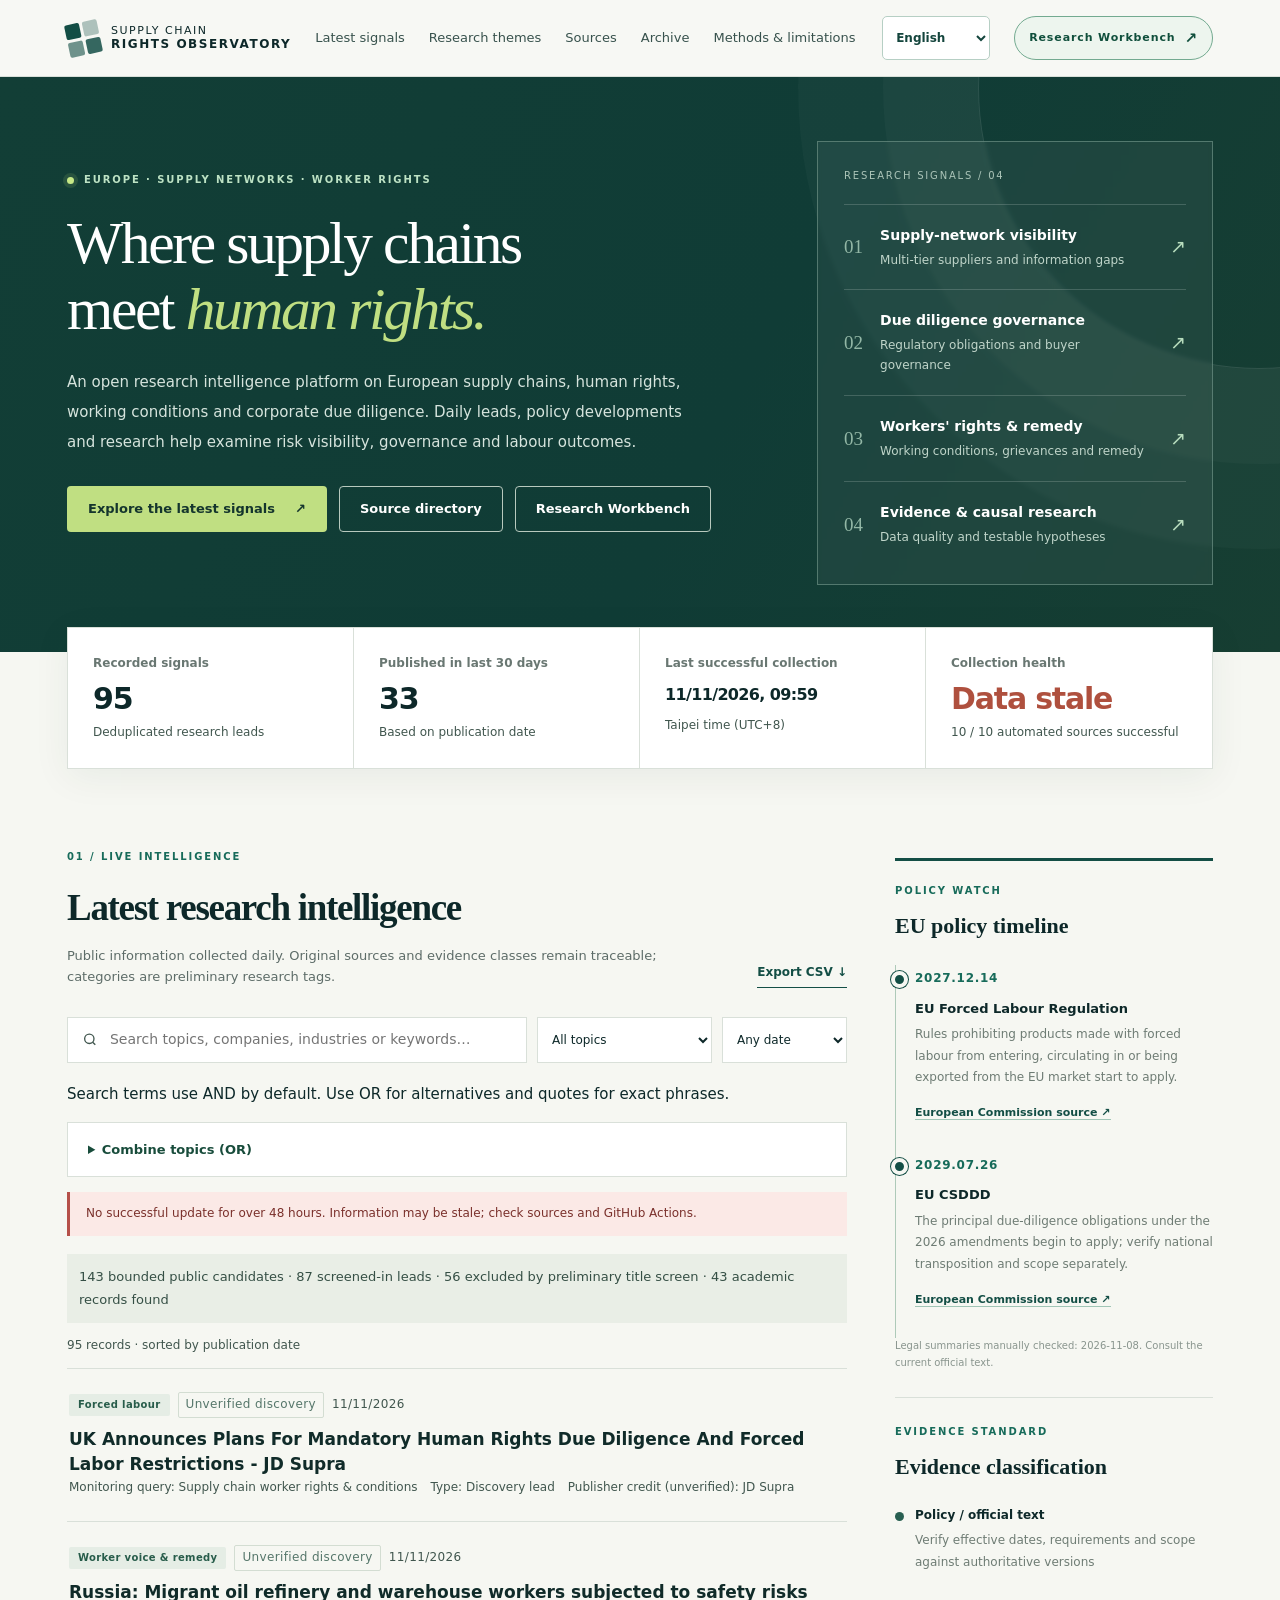
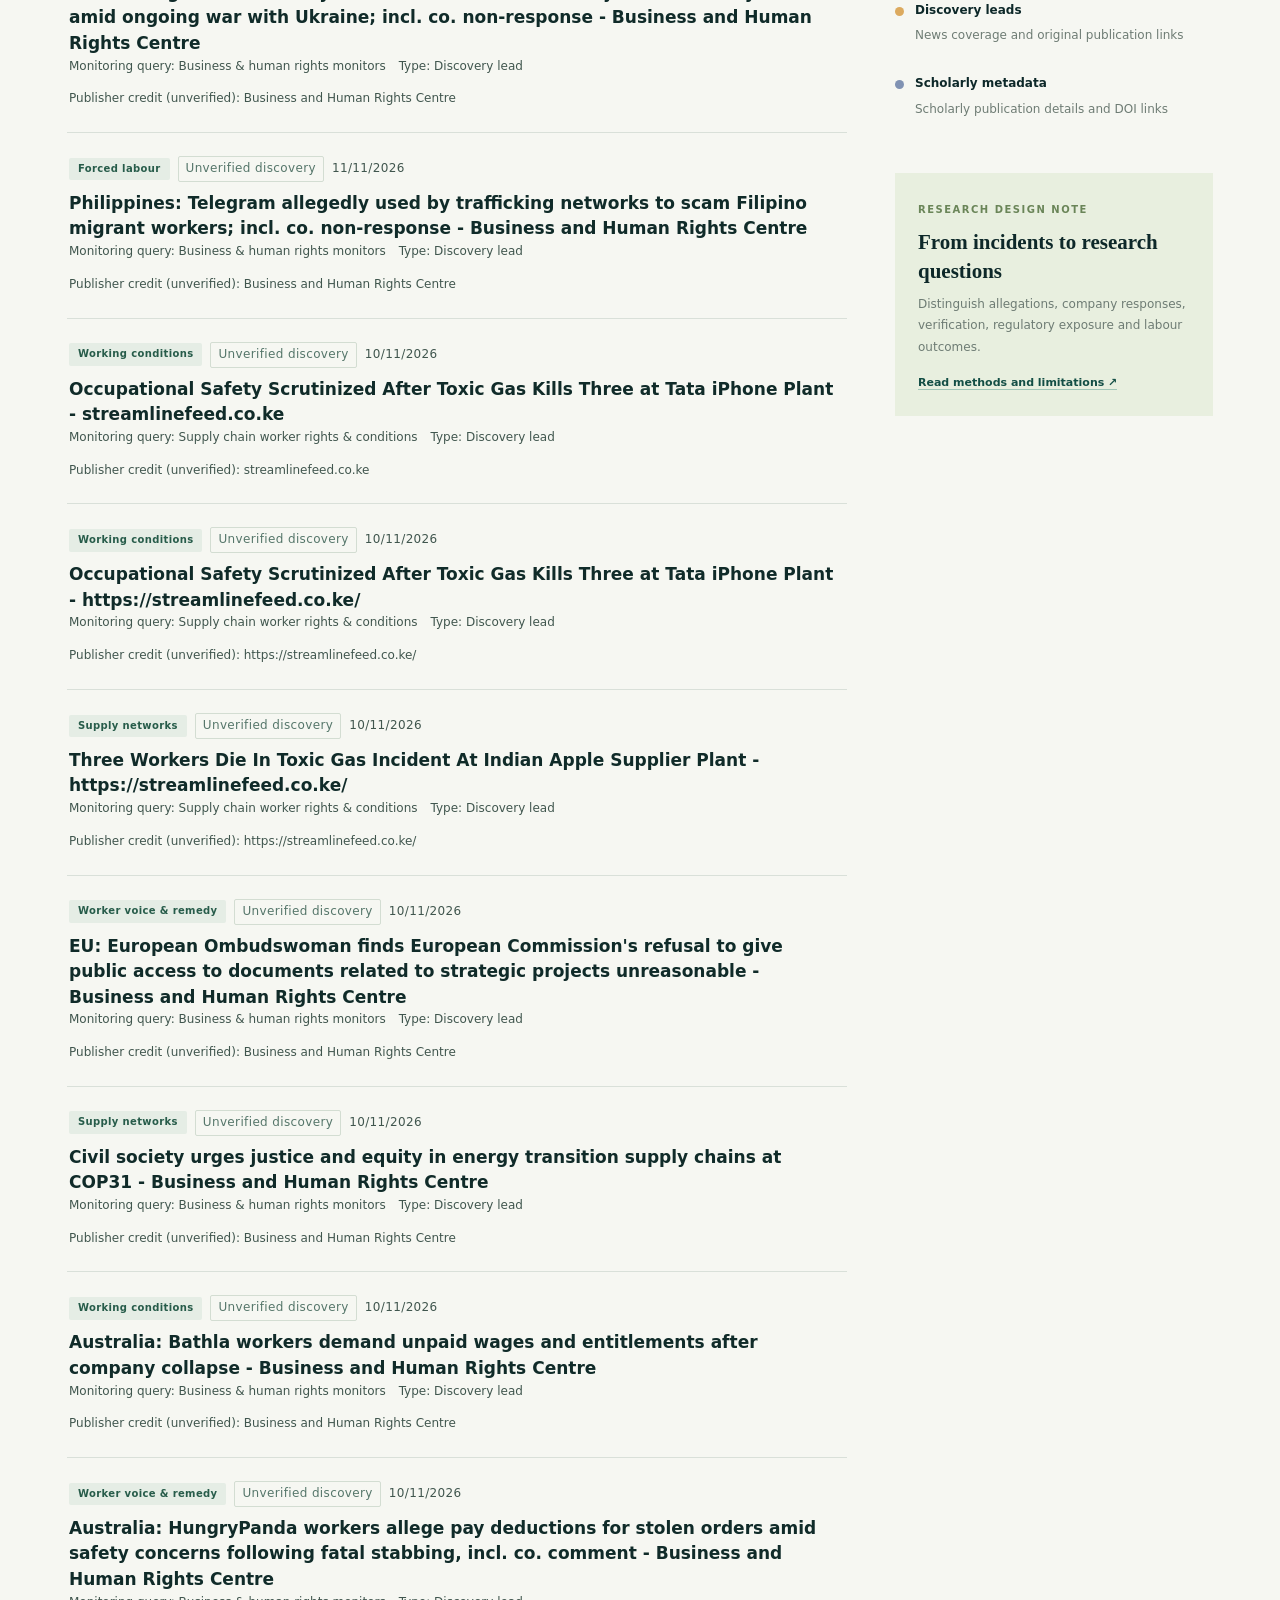
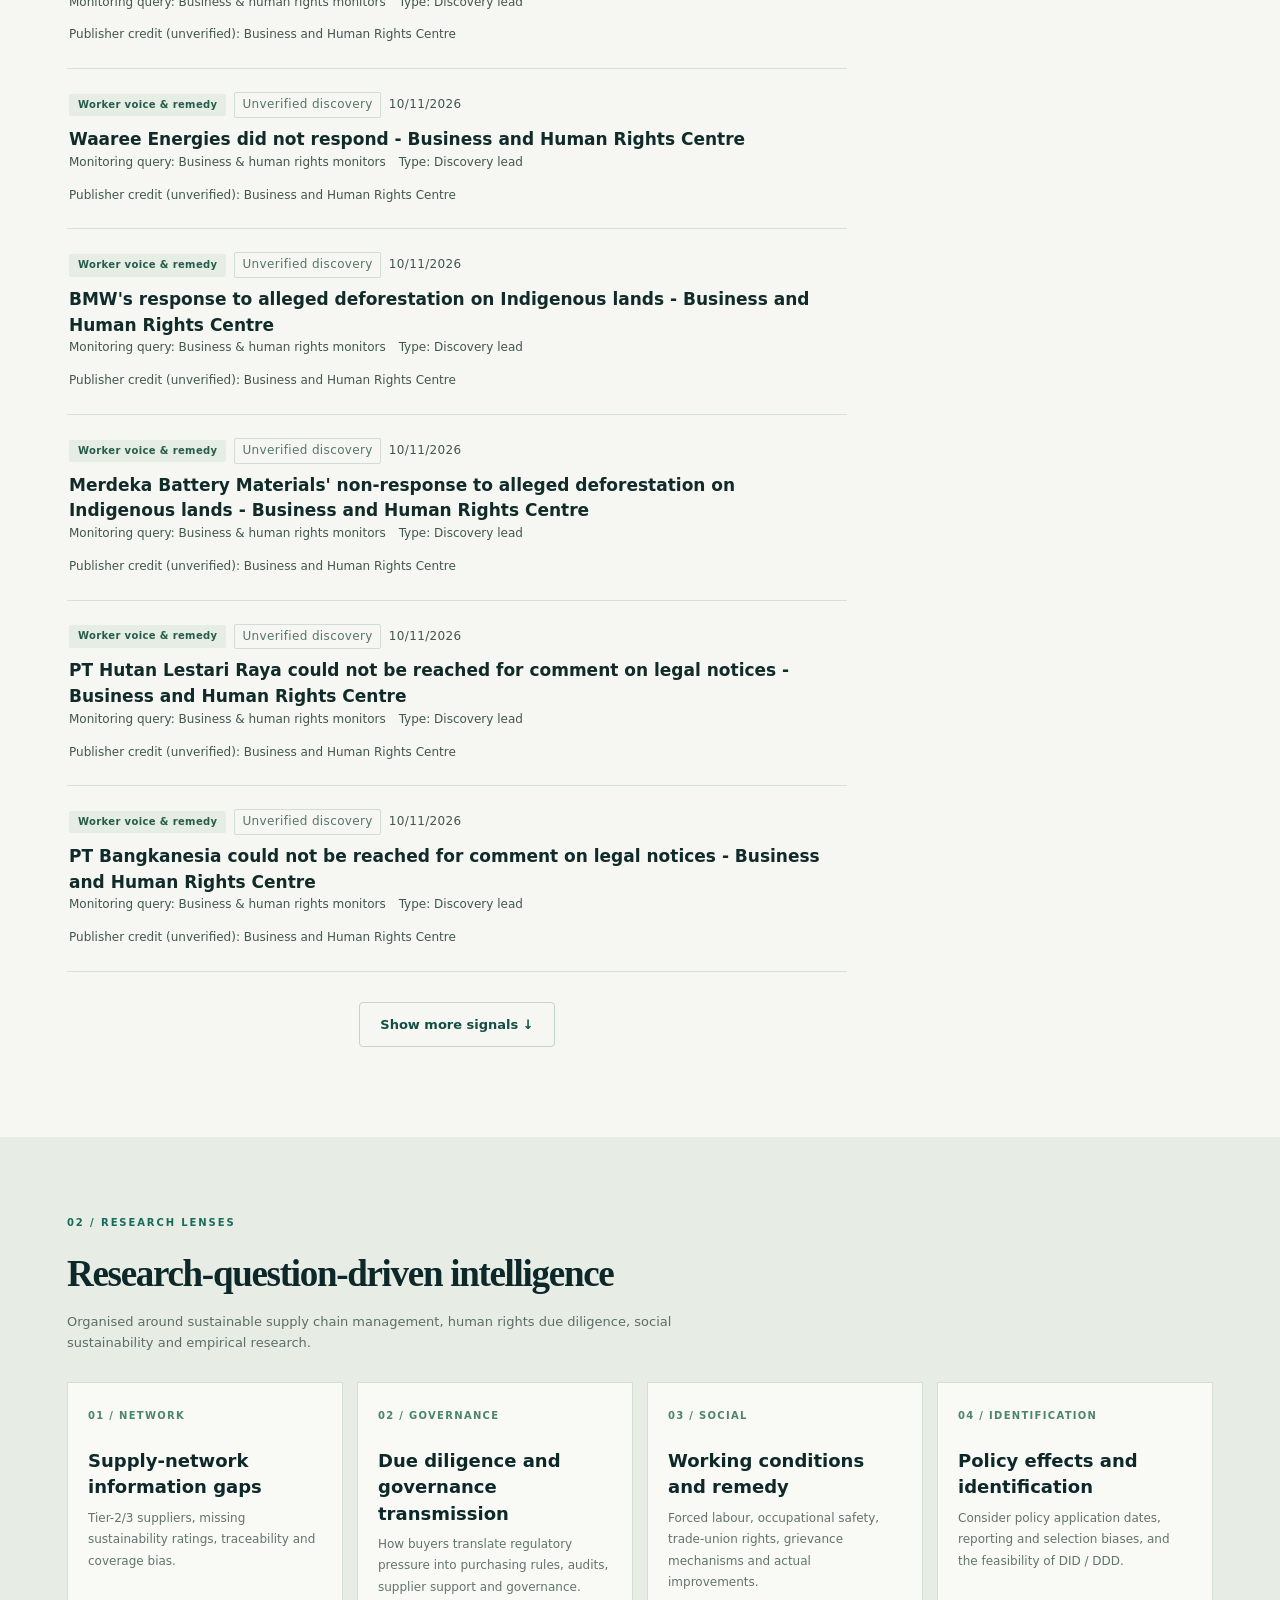
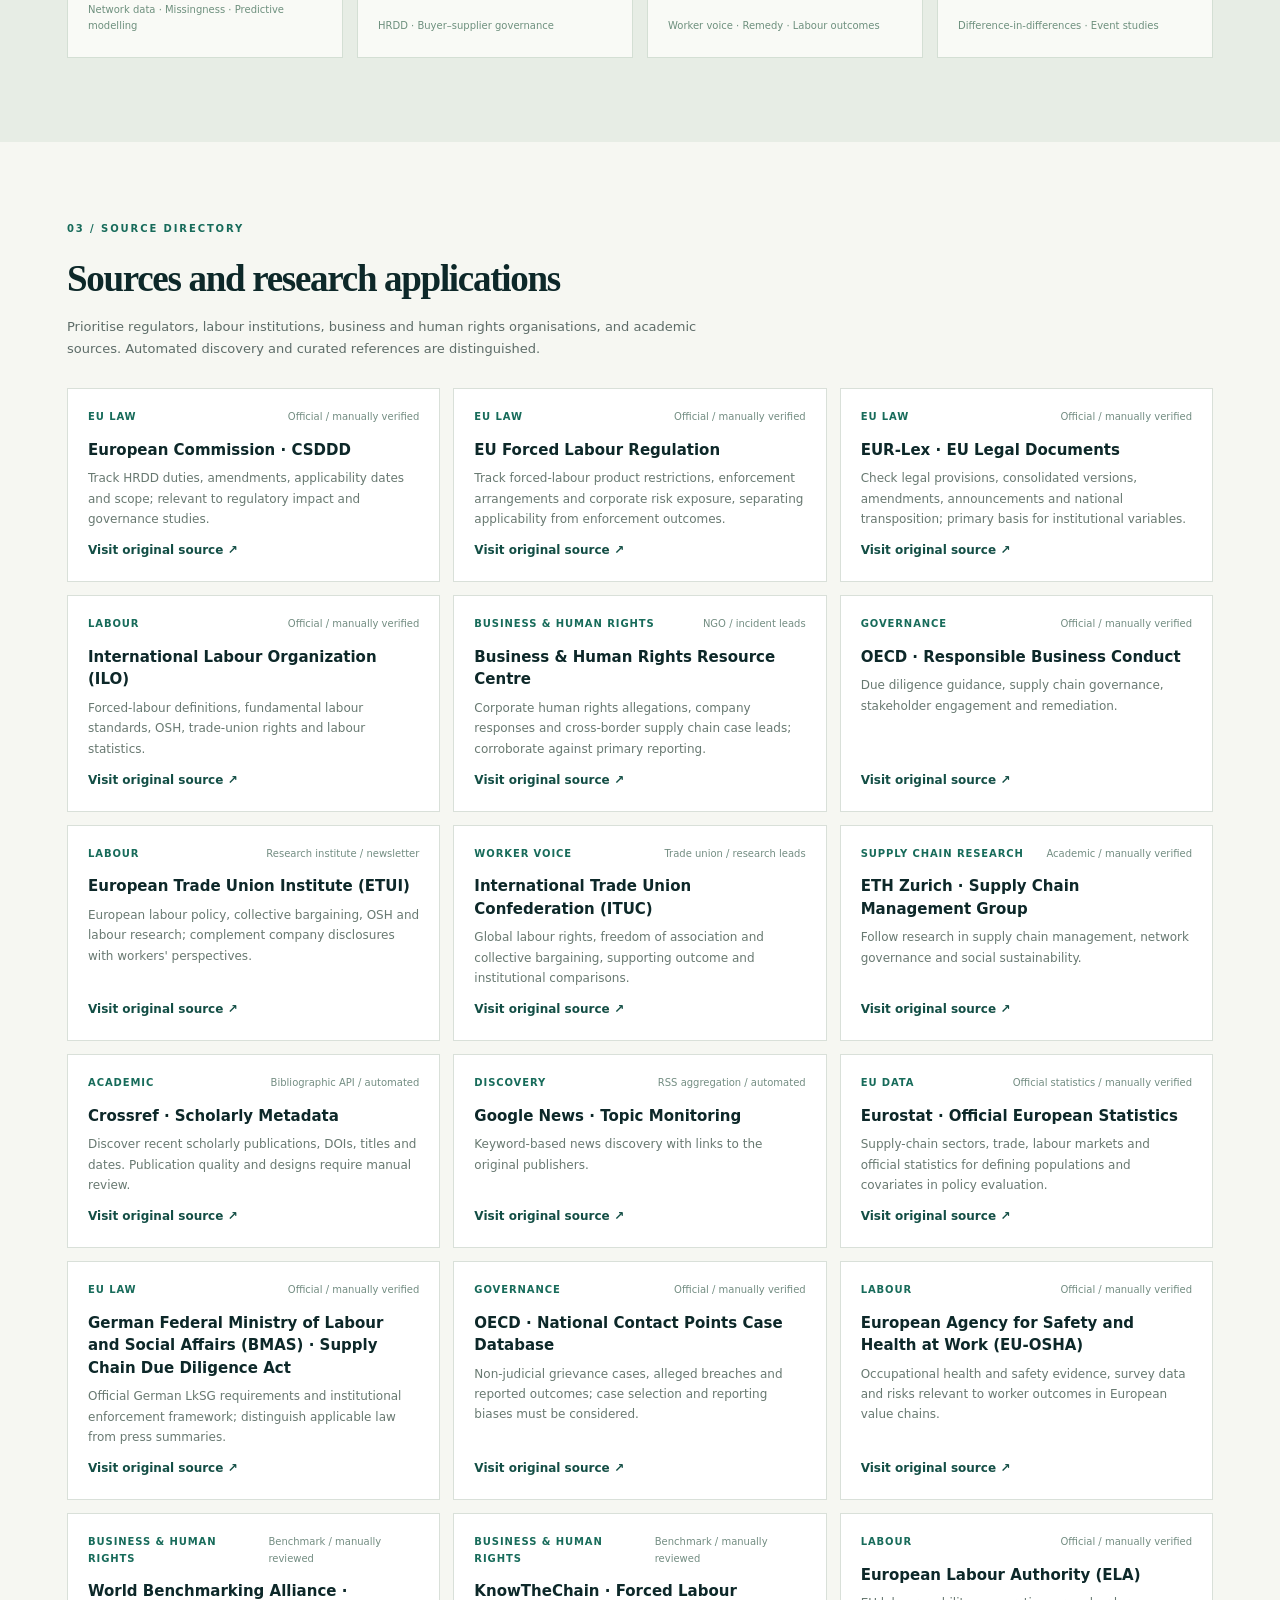
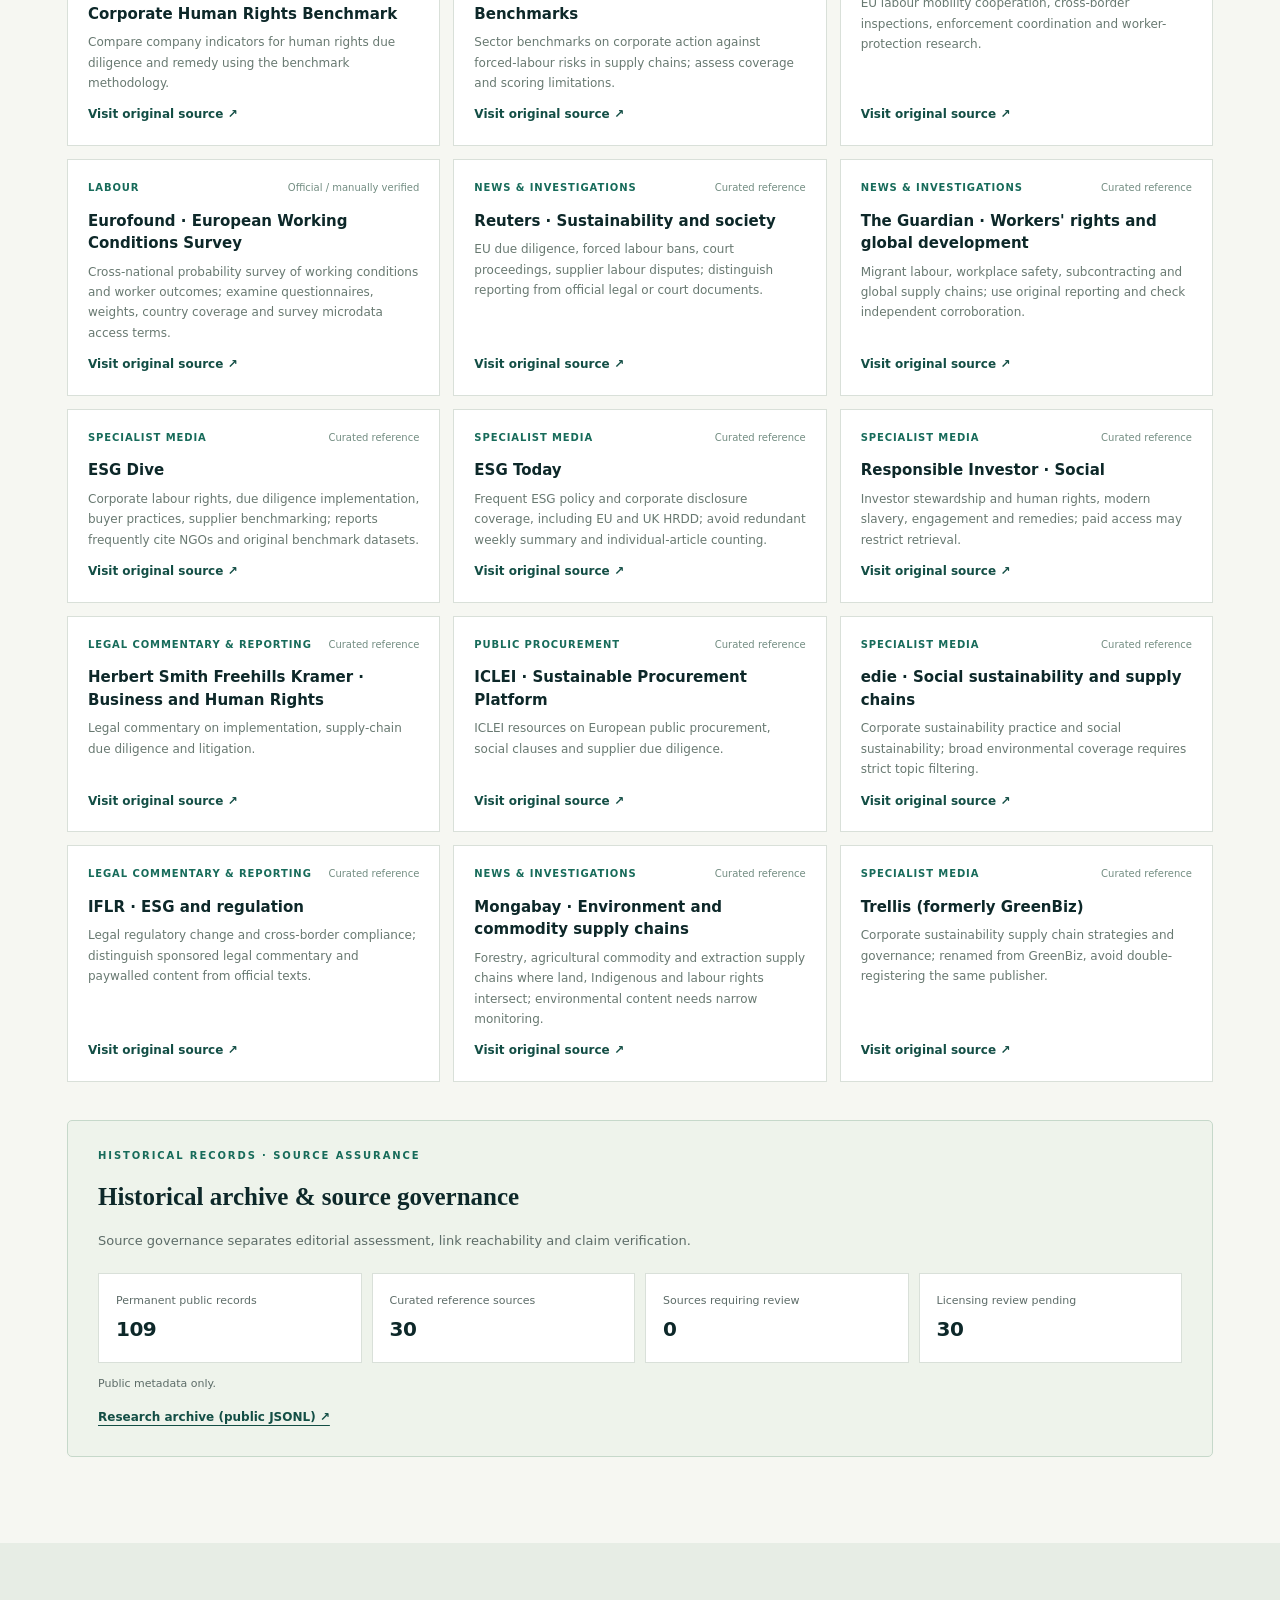
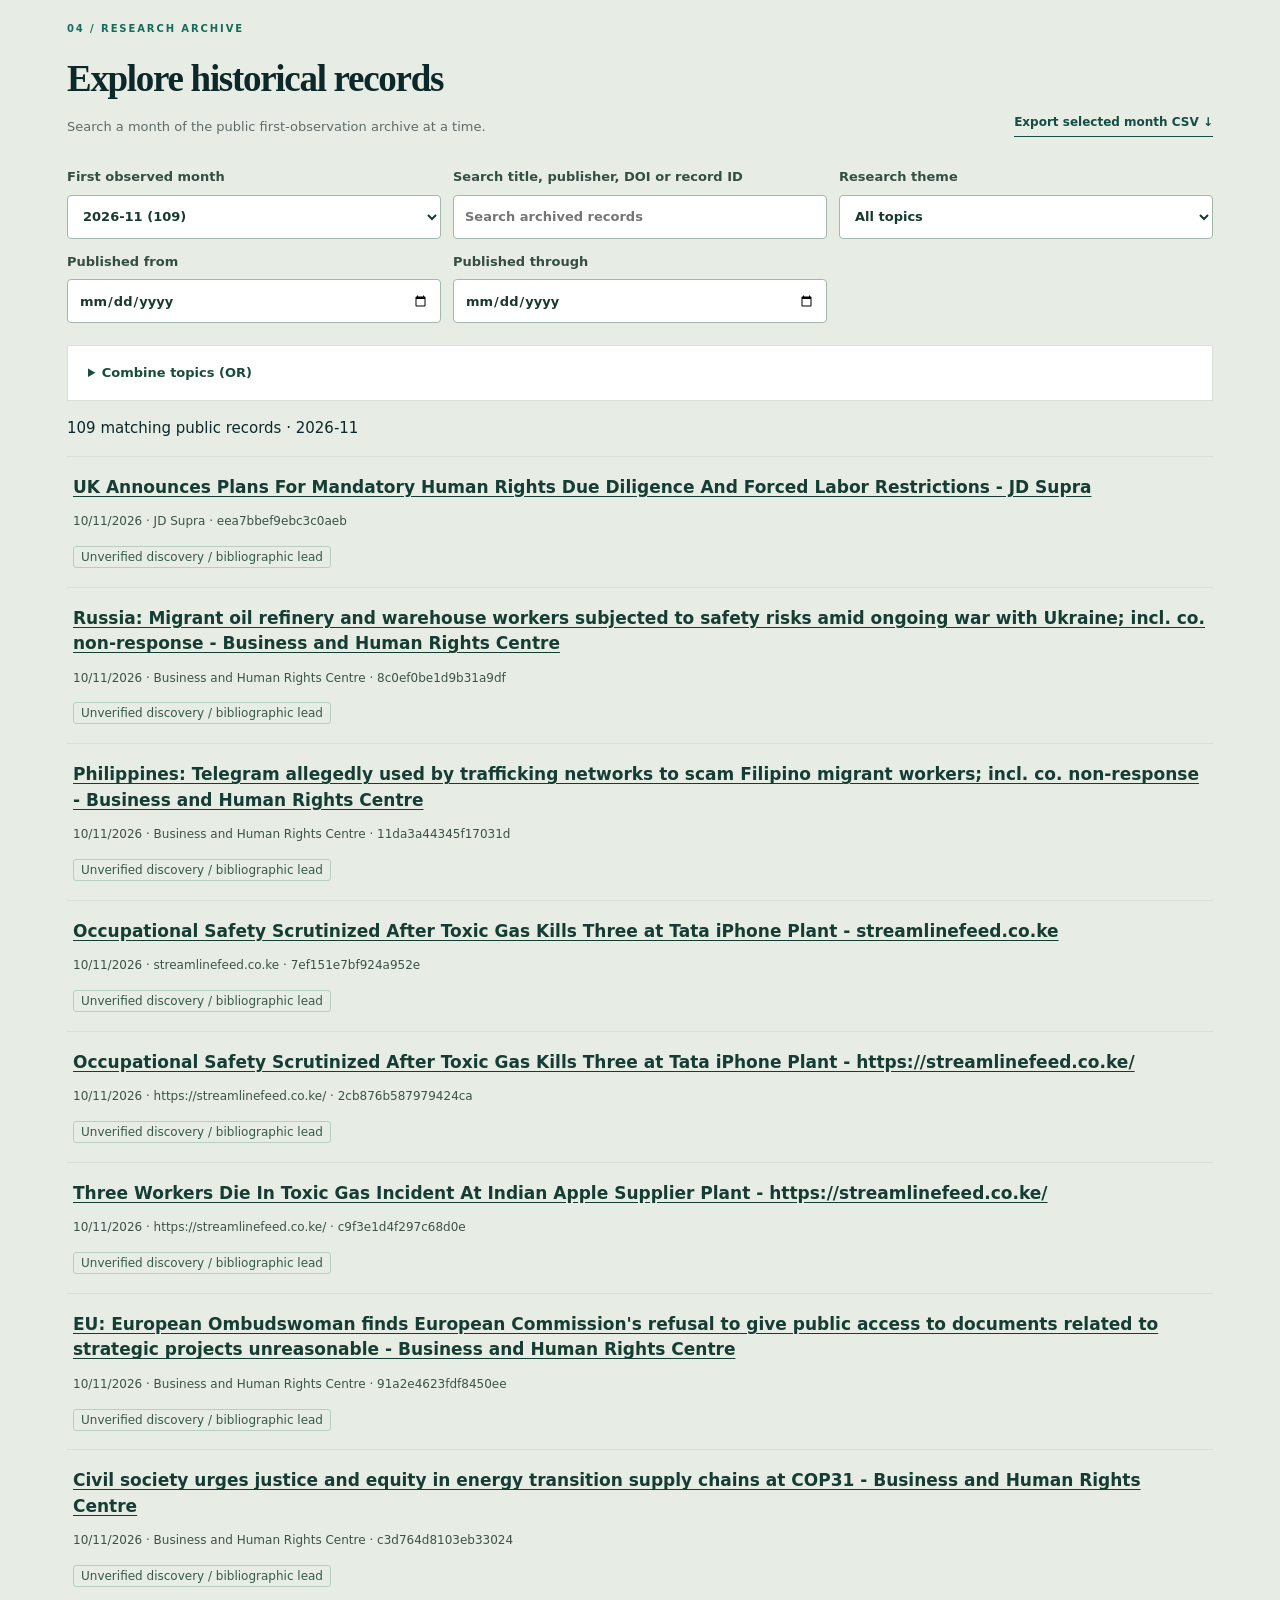
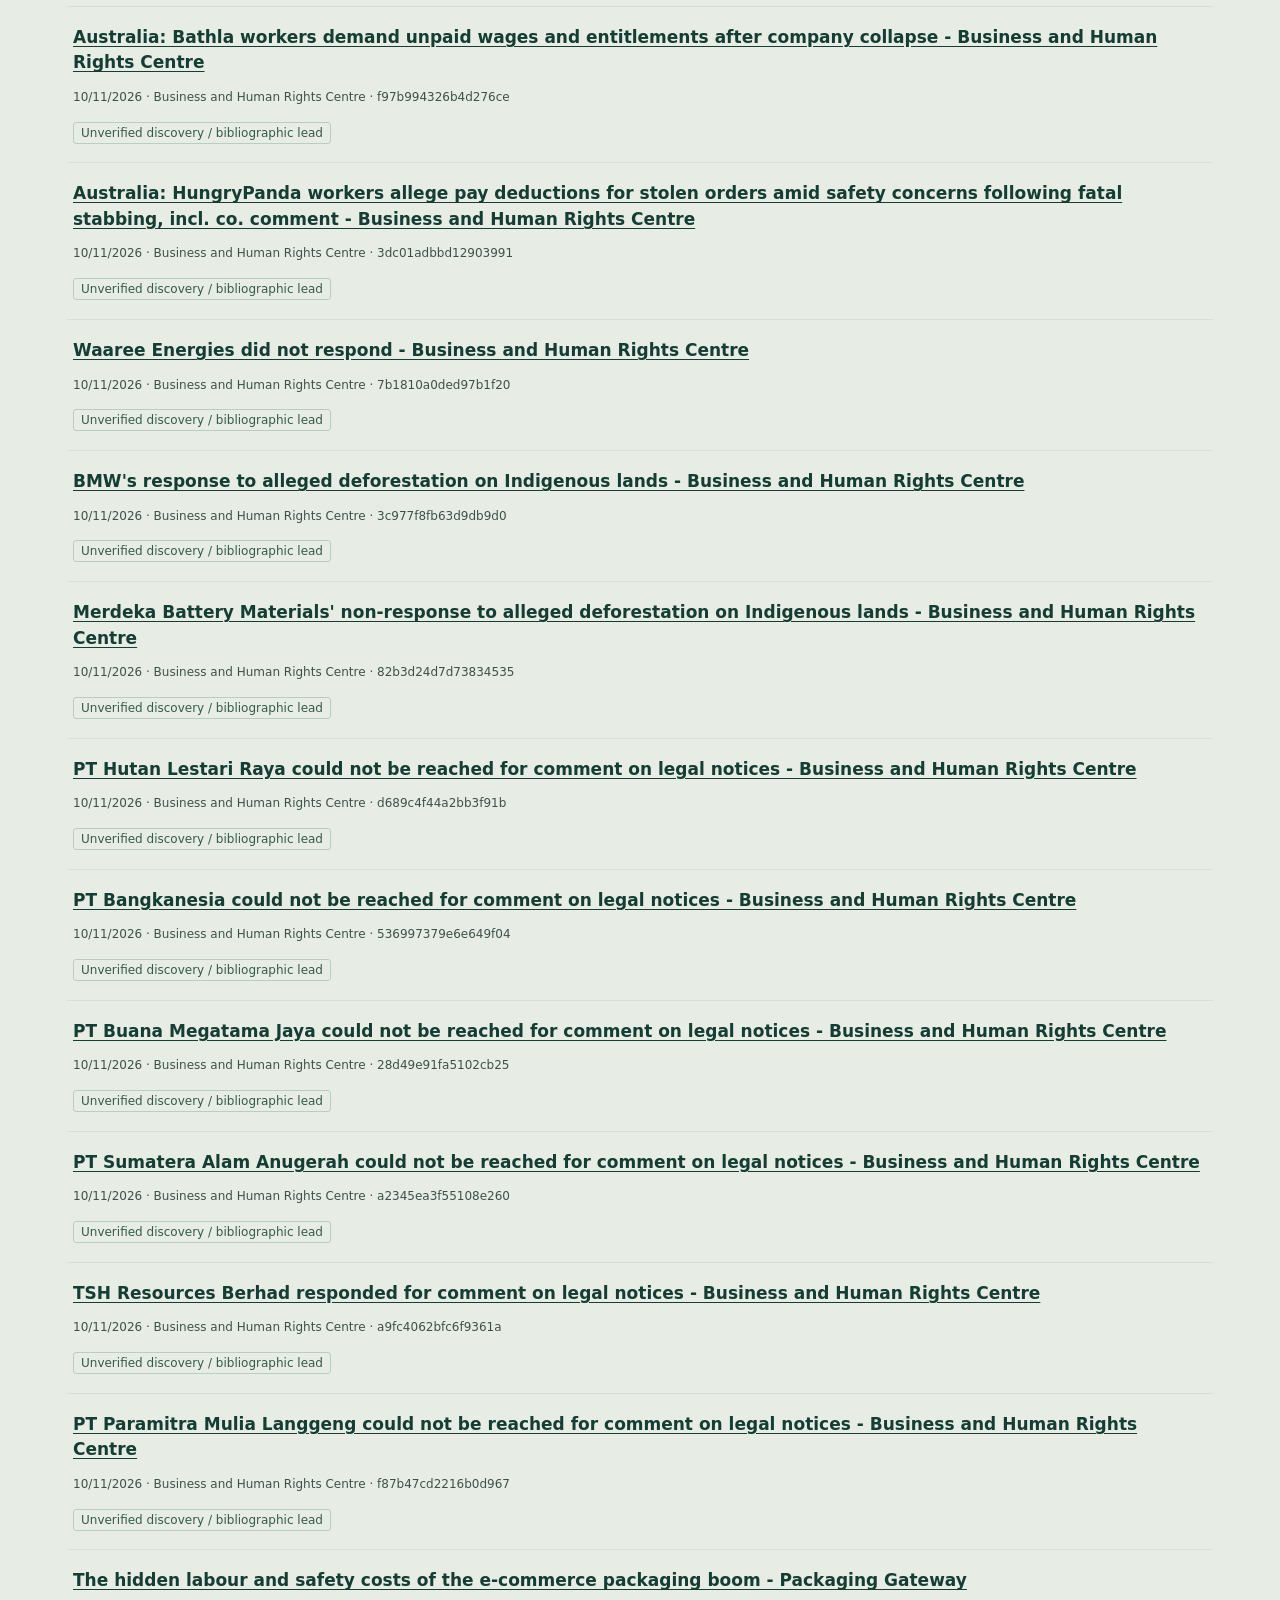
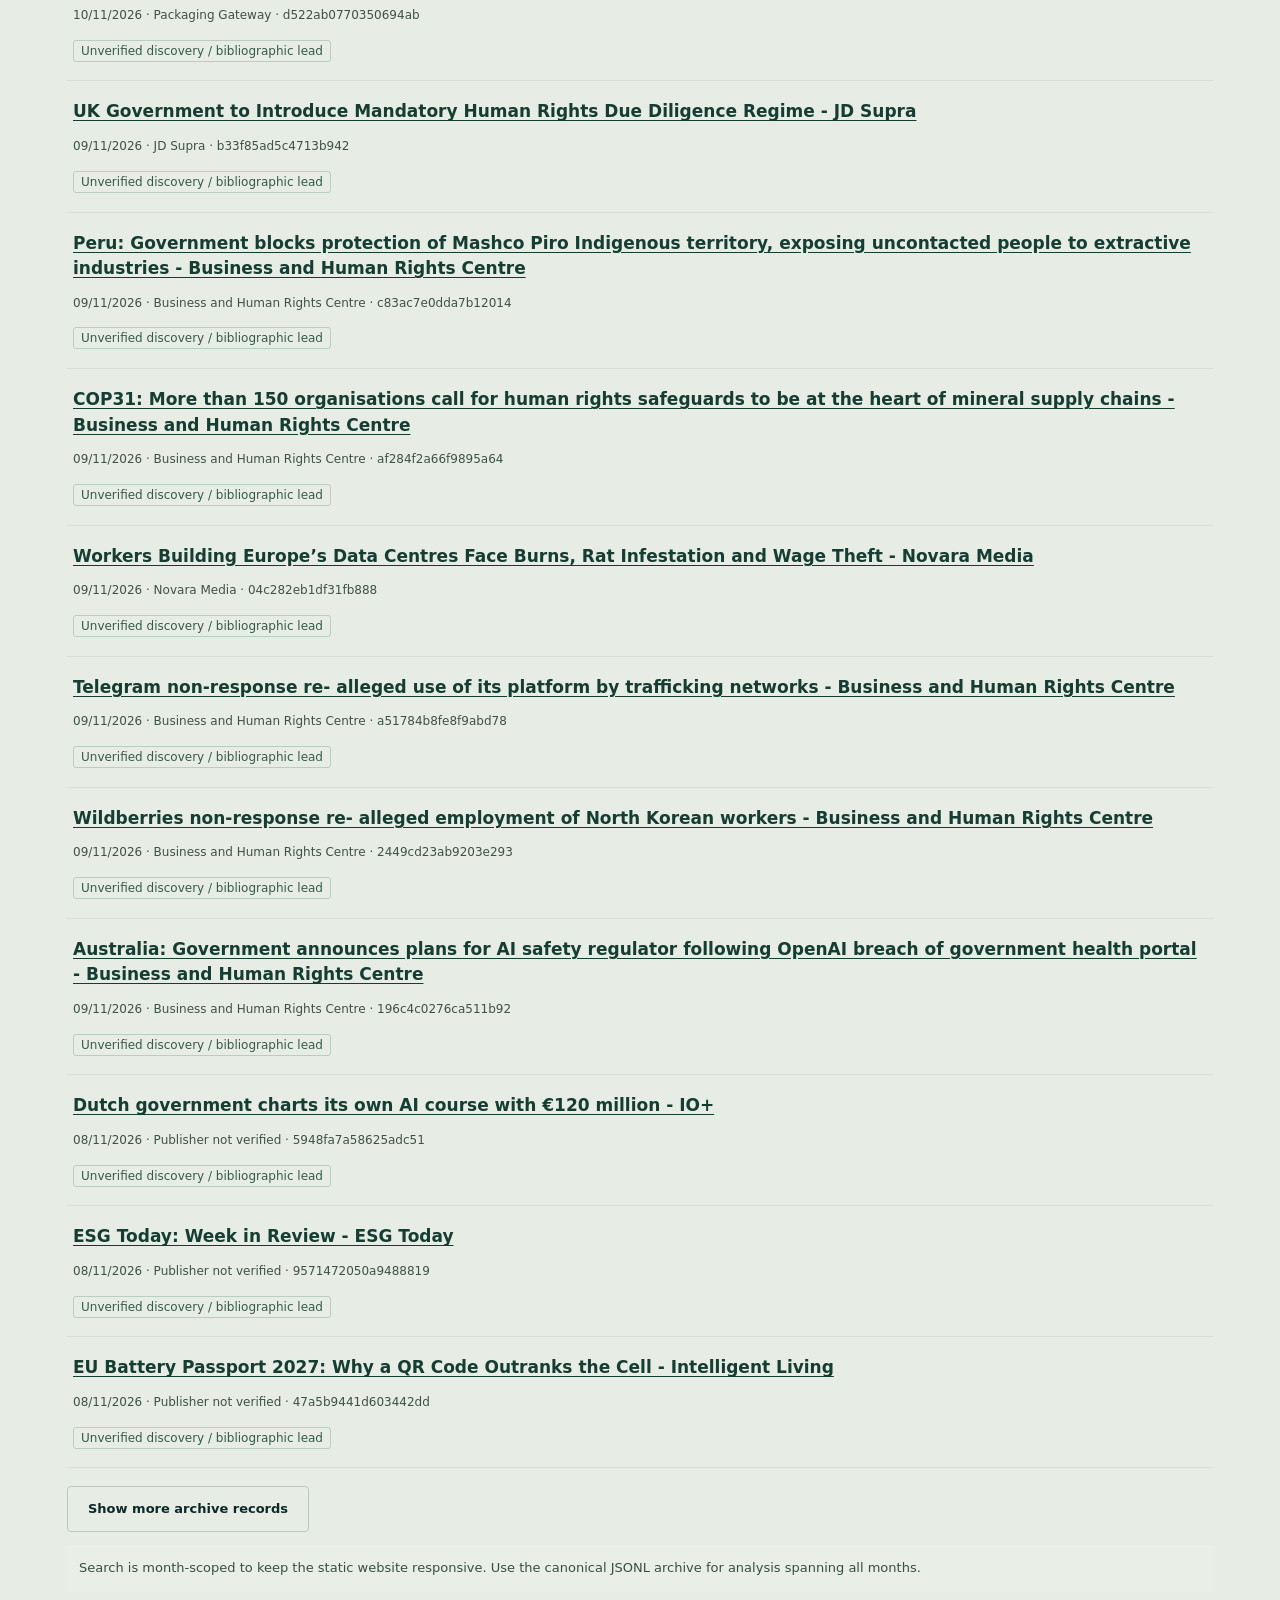
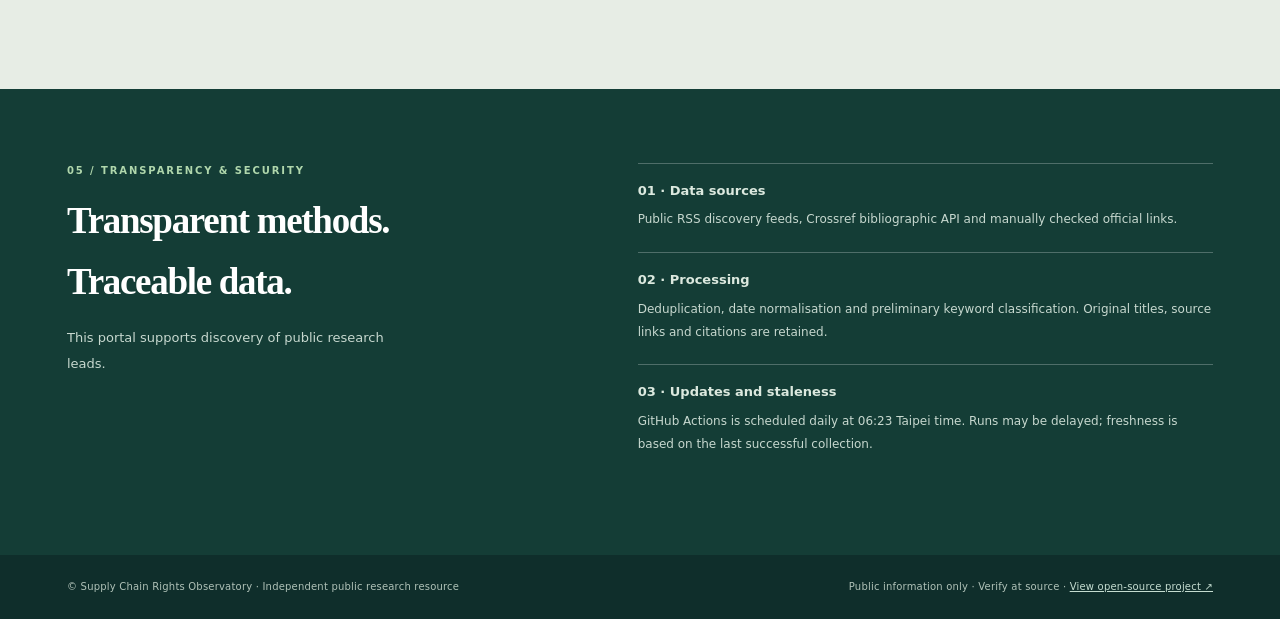
==== commit 3309bdd6: "Add Spanish localization and a navy Review Editor header" ====
--- a/docs/index.html
+++ b/docs/index.html
@@ -25,7 +25,7 @@
       <nav aria-label="Main navigation">
         <a href="#signals">Latest signals</a><a href="#lenses">Research themes</a><a href="#sources">Sources</a><a href="#archive-explorer">Archive</a><a href="#method">Methods & limitations</a>
       </nav>
-      <label class="language-picker" for="language-select"><span class="sr-only">Language</span><select id="language-select" aria-label="Select website language"><option value="en">English</option><option value="zh">繁體中文</option><option value="de">Deutsch</option></select></label>
+      <label class="language-picker" for="language-select"><span class="sr-only">Language</span><select id="language-select" aria-label="Select website language"><option value="en">English</option><option value="zh">繁體中文</option><option value="de">Deutsch</option><option value="es" lang="es">Español</option></select></label>
       <a class="top-tag workbench-entry" href="./workbench/" aria-label="Open Research Workbench"><span>Research Workbench</span><span aria-hidden="true">↗</span></a>
     </div>
   </header>
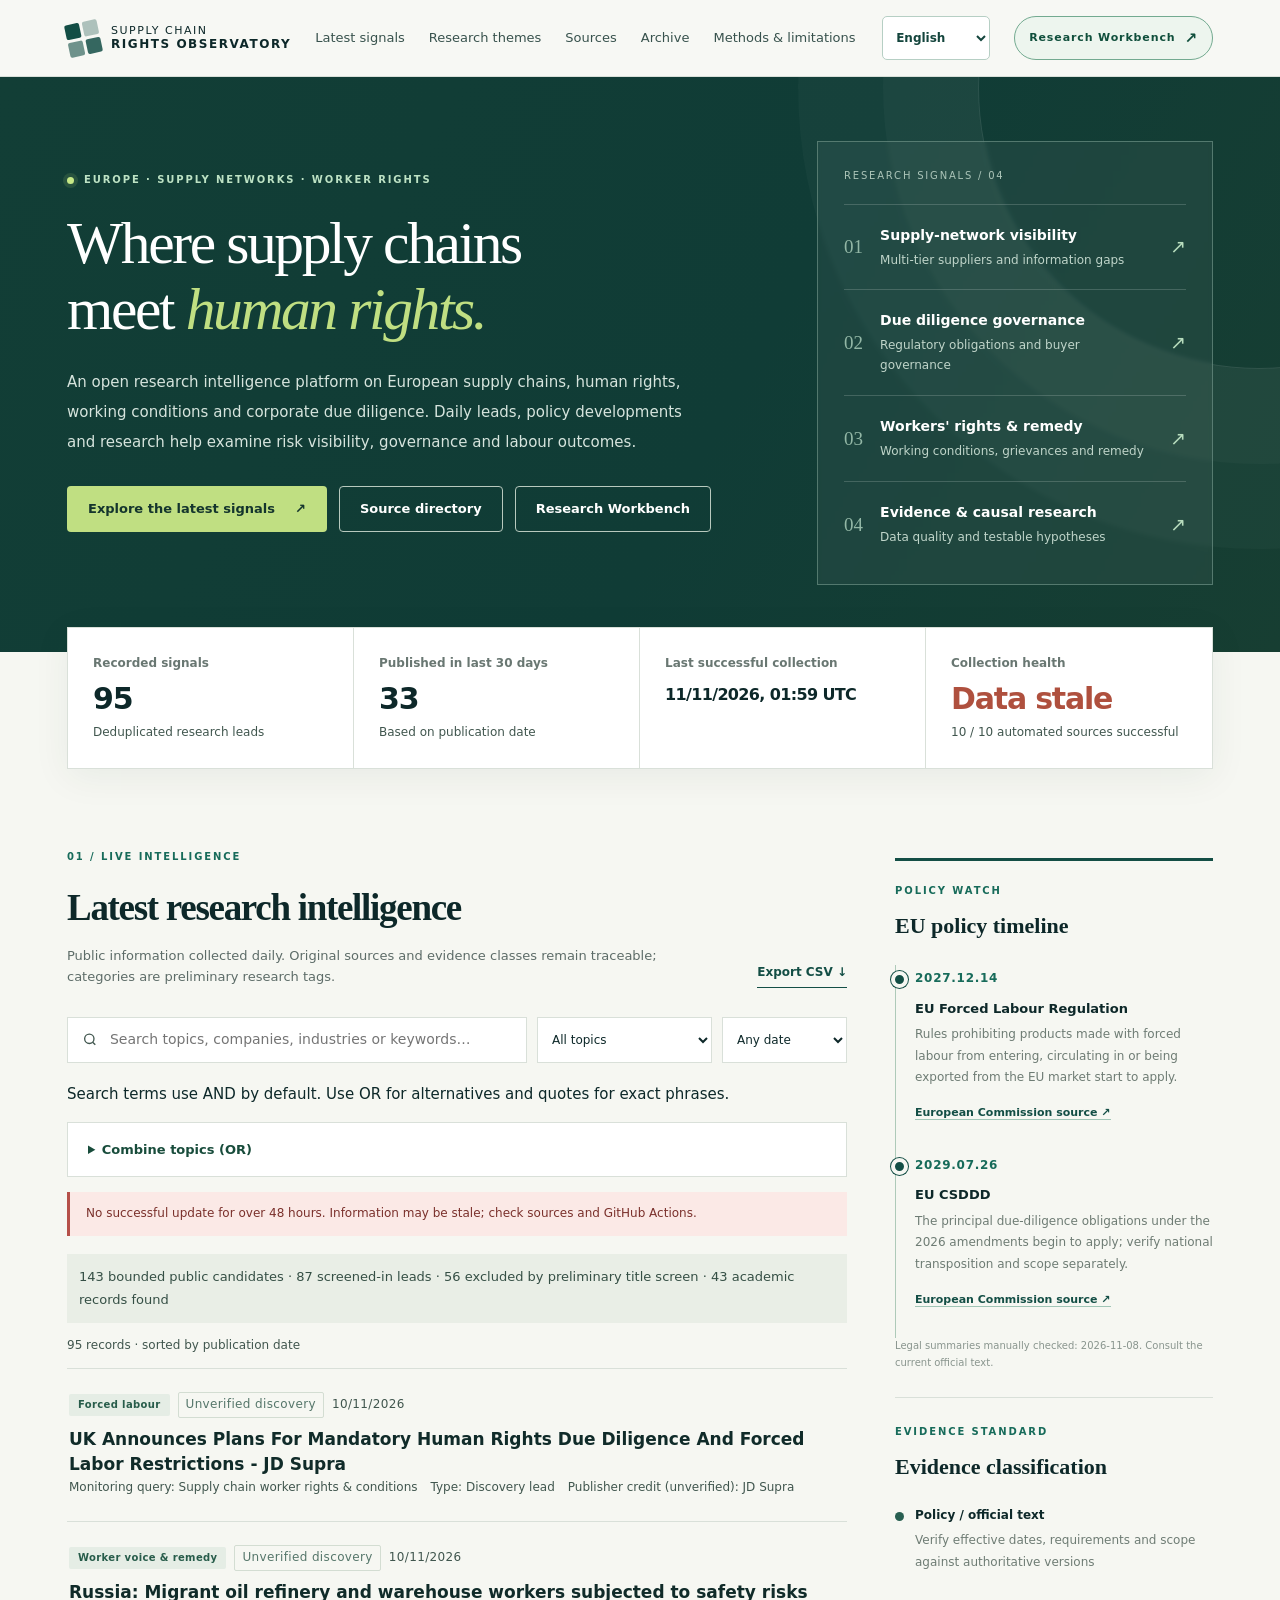
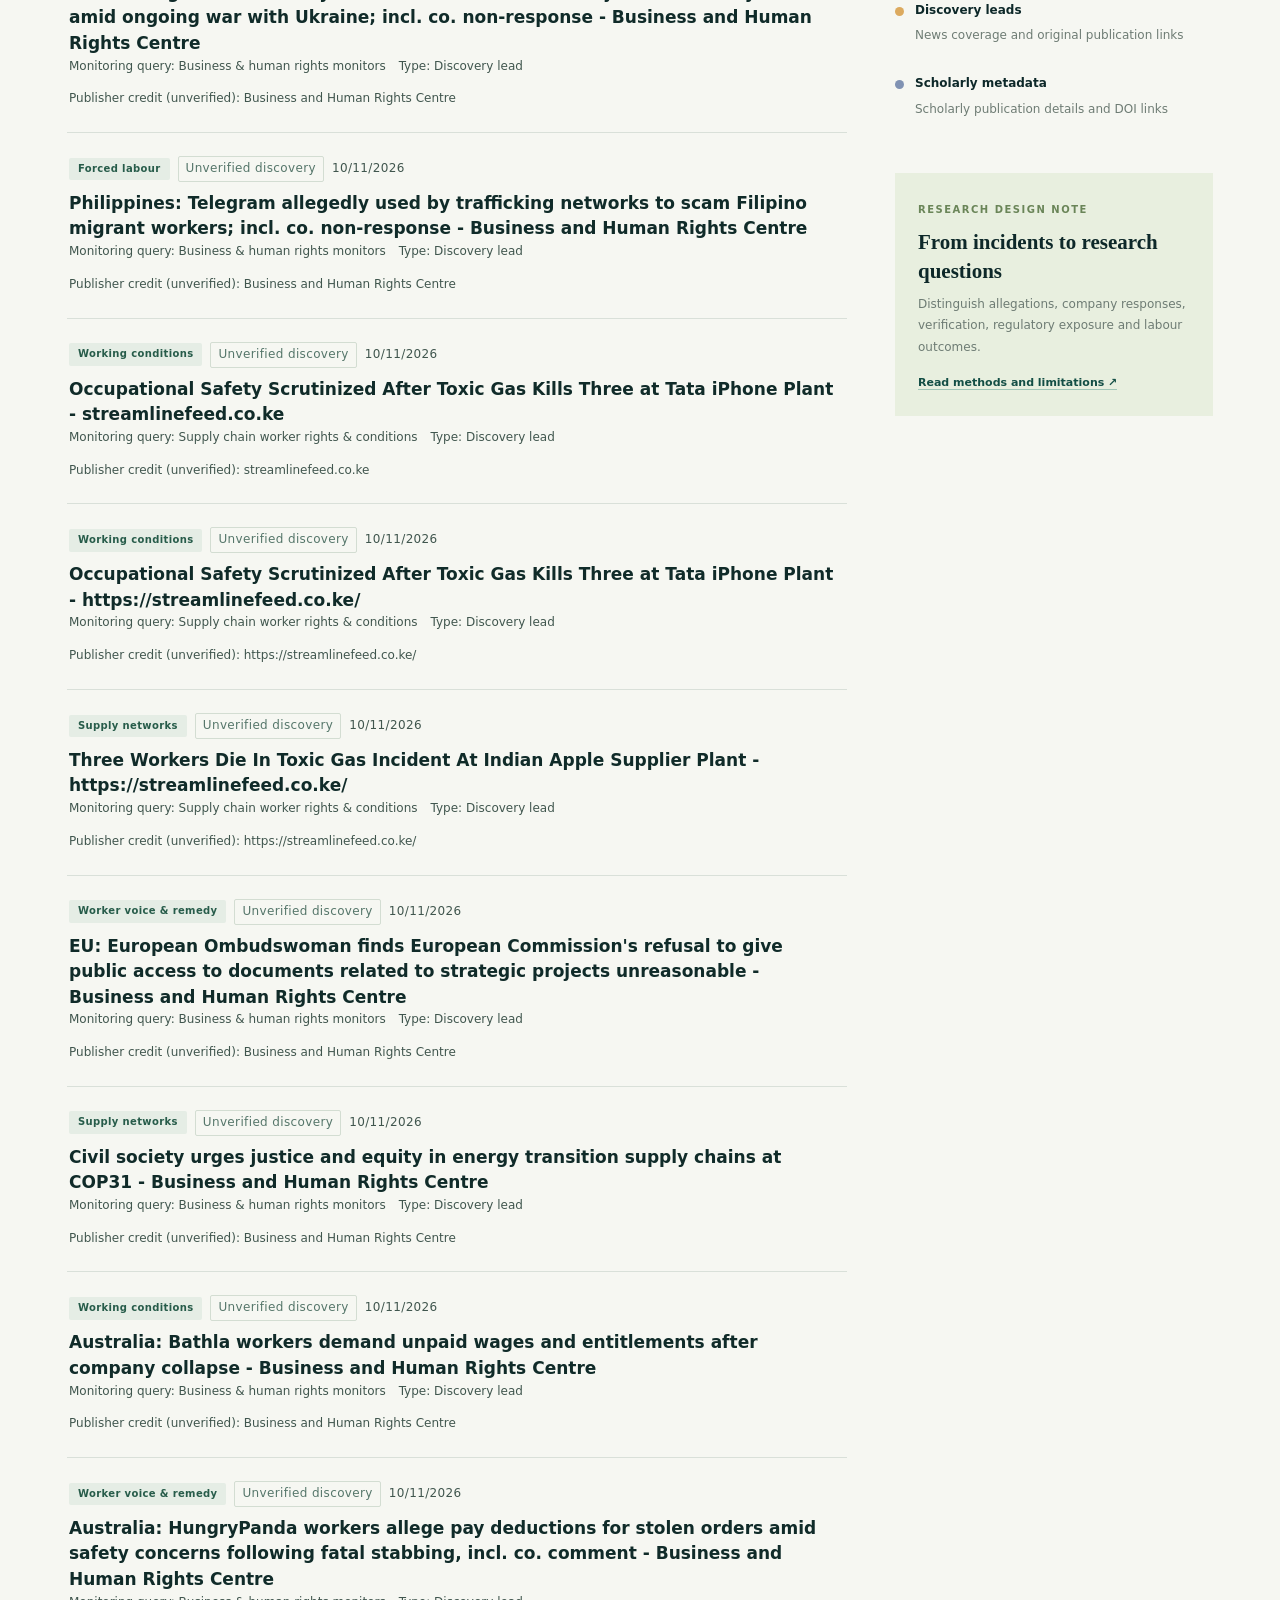
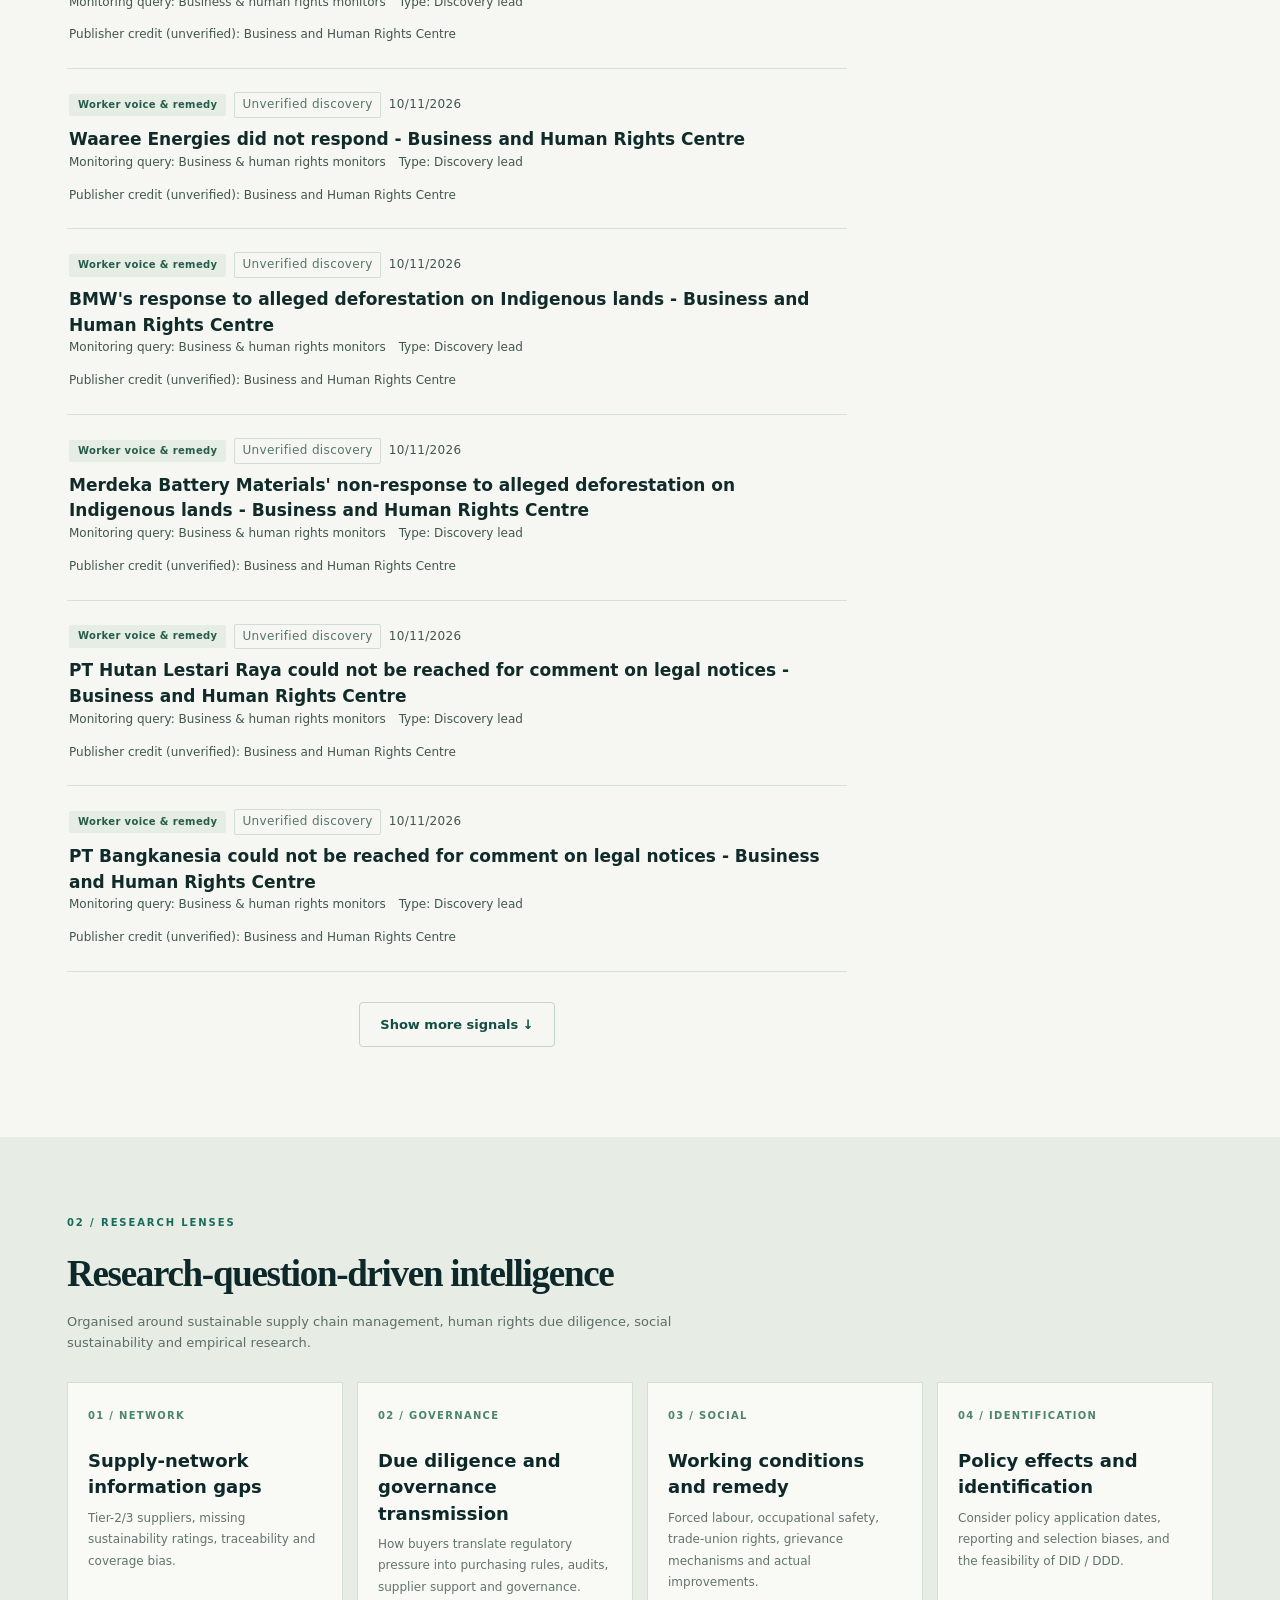
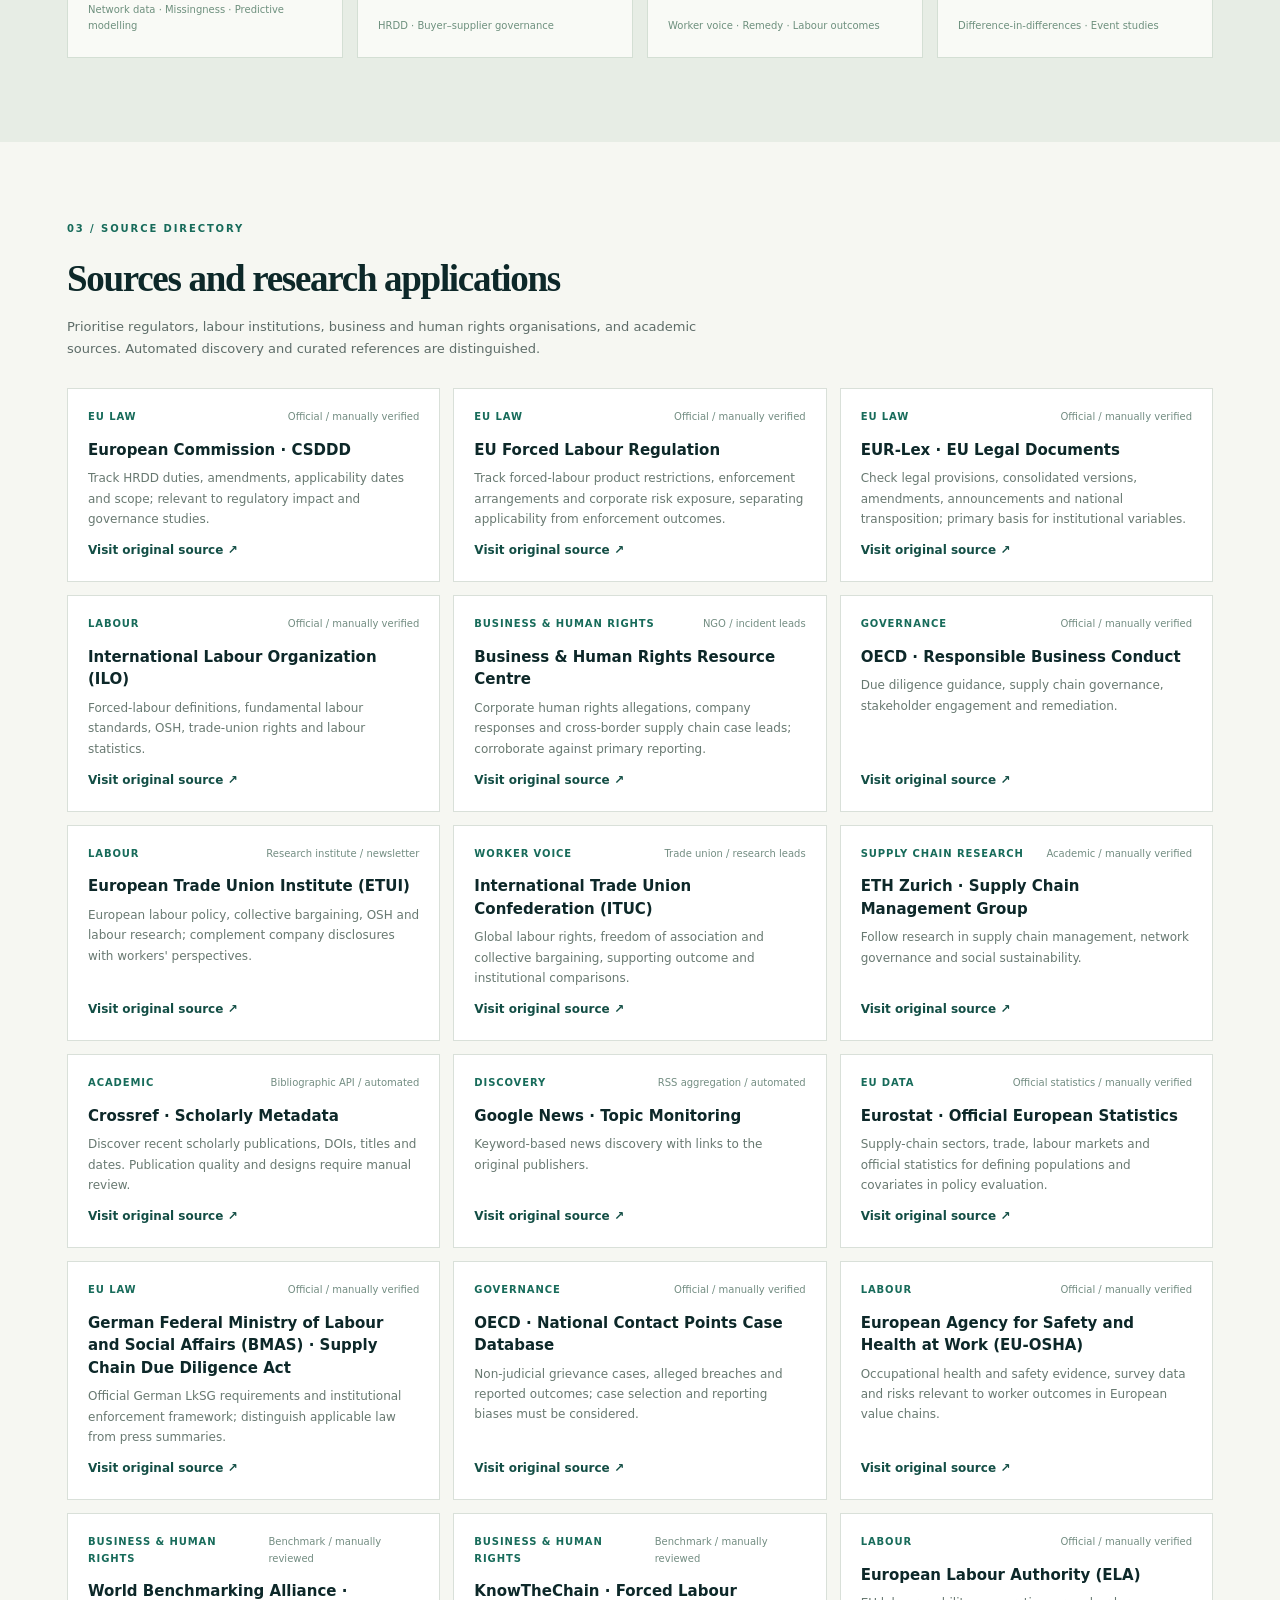
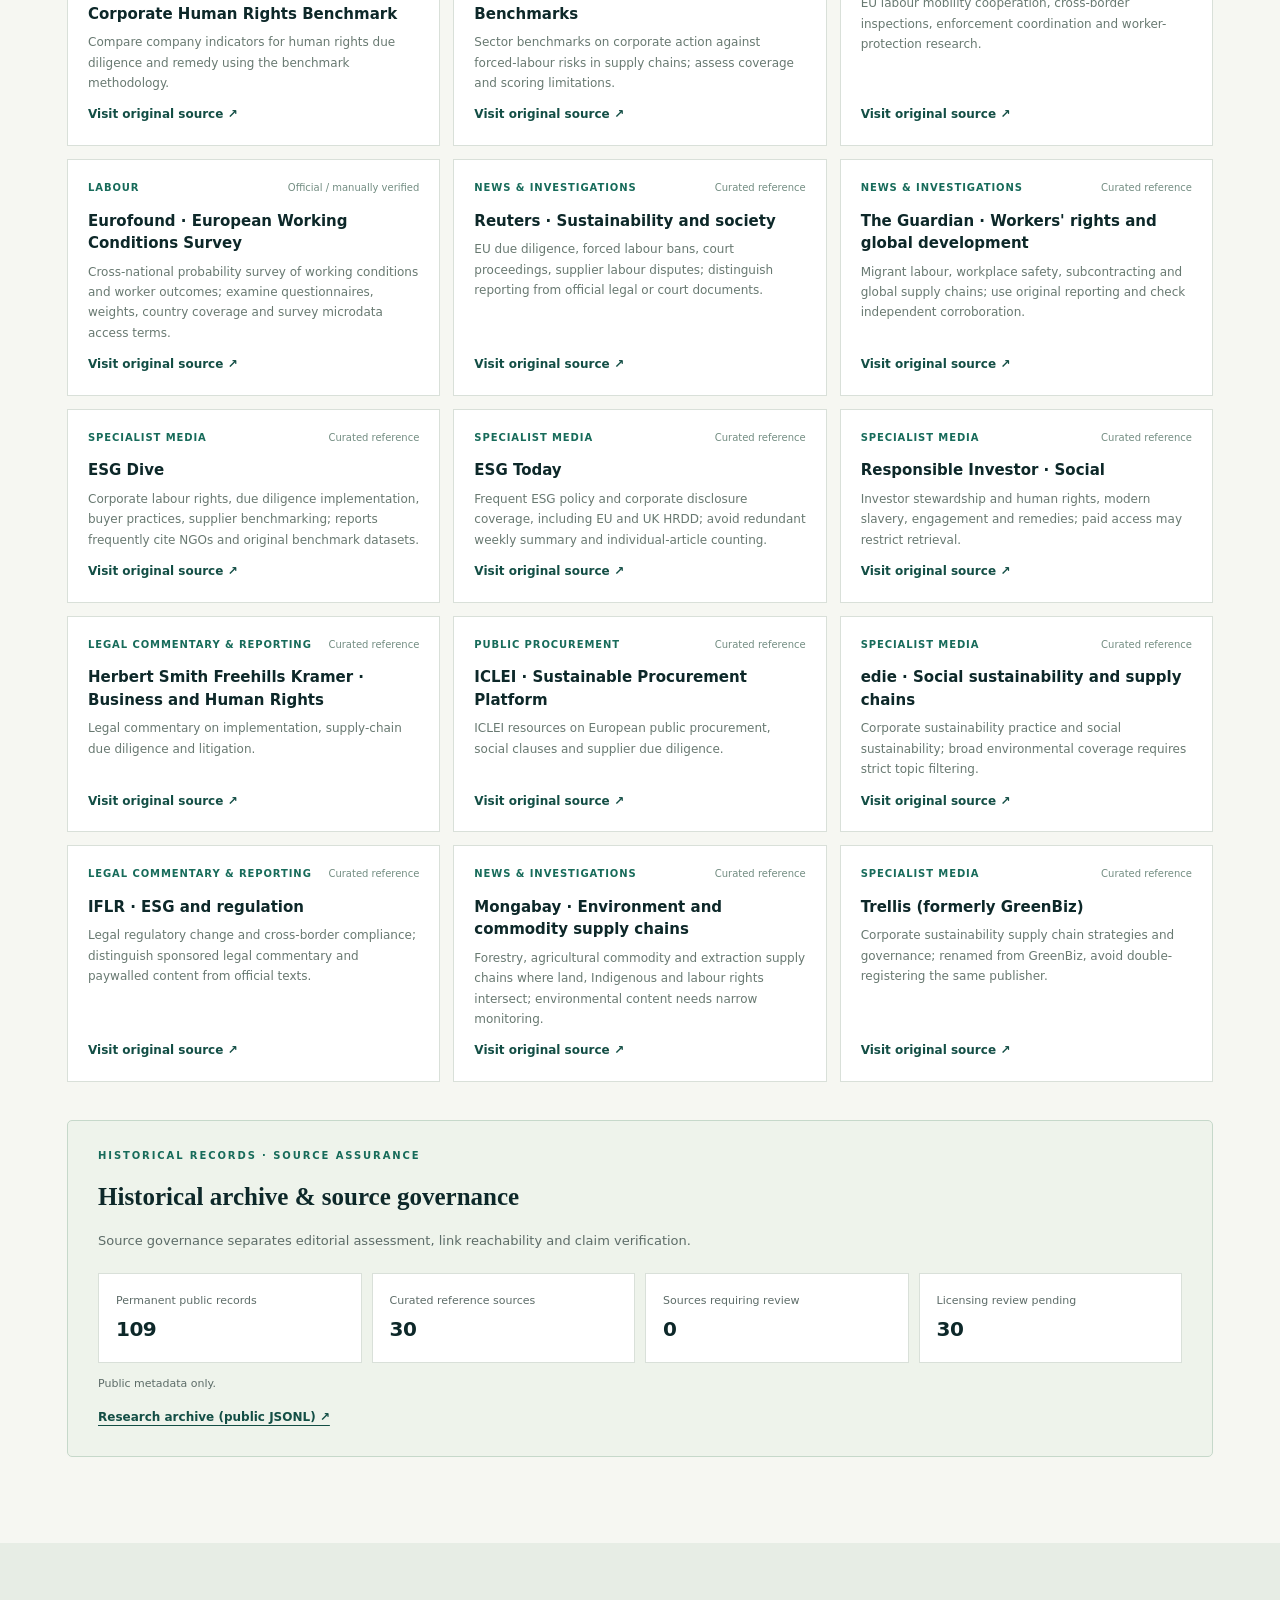
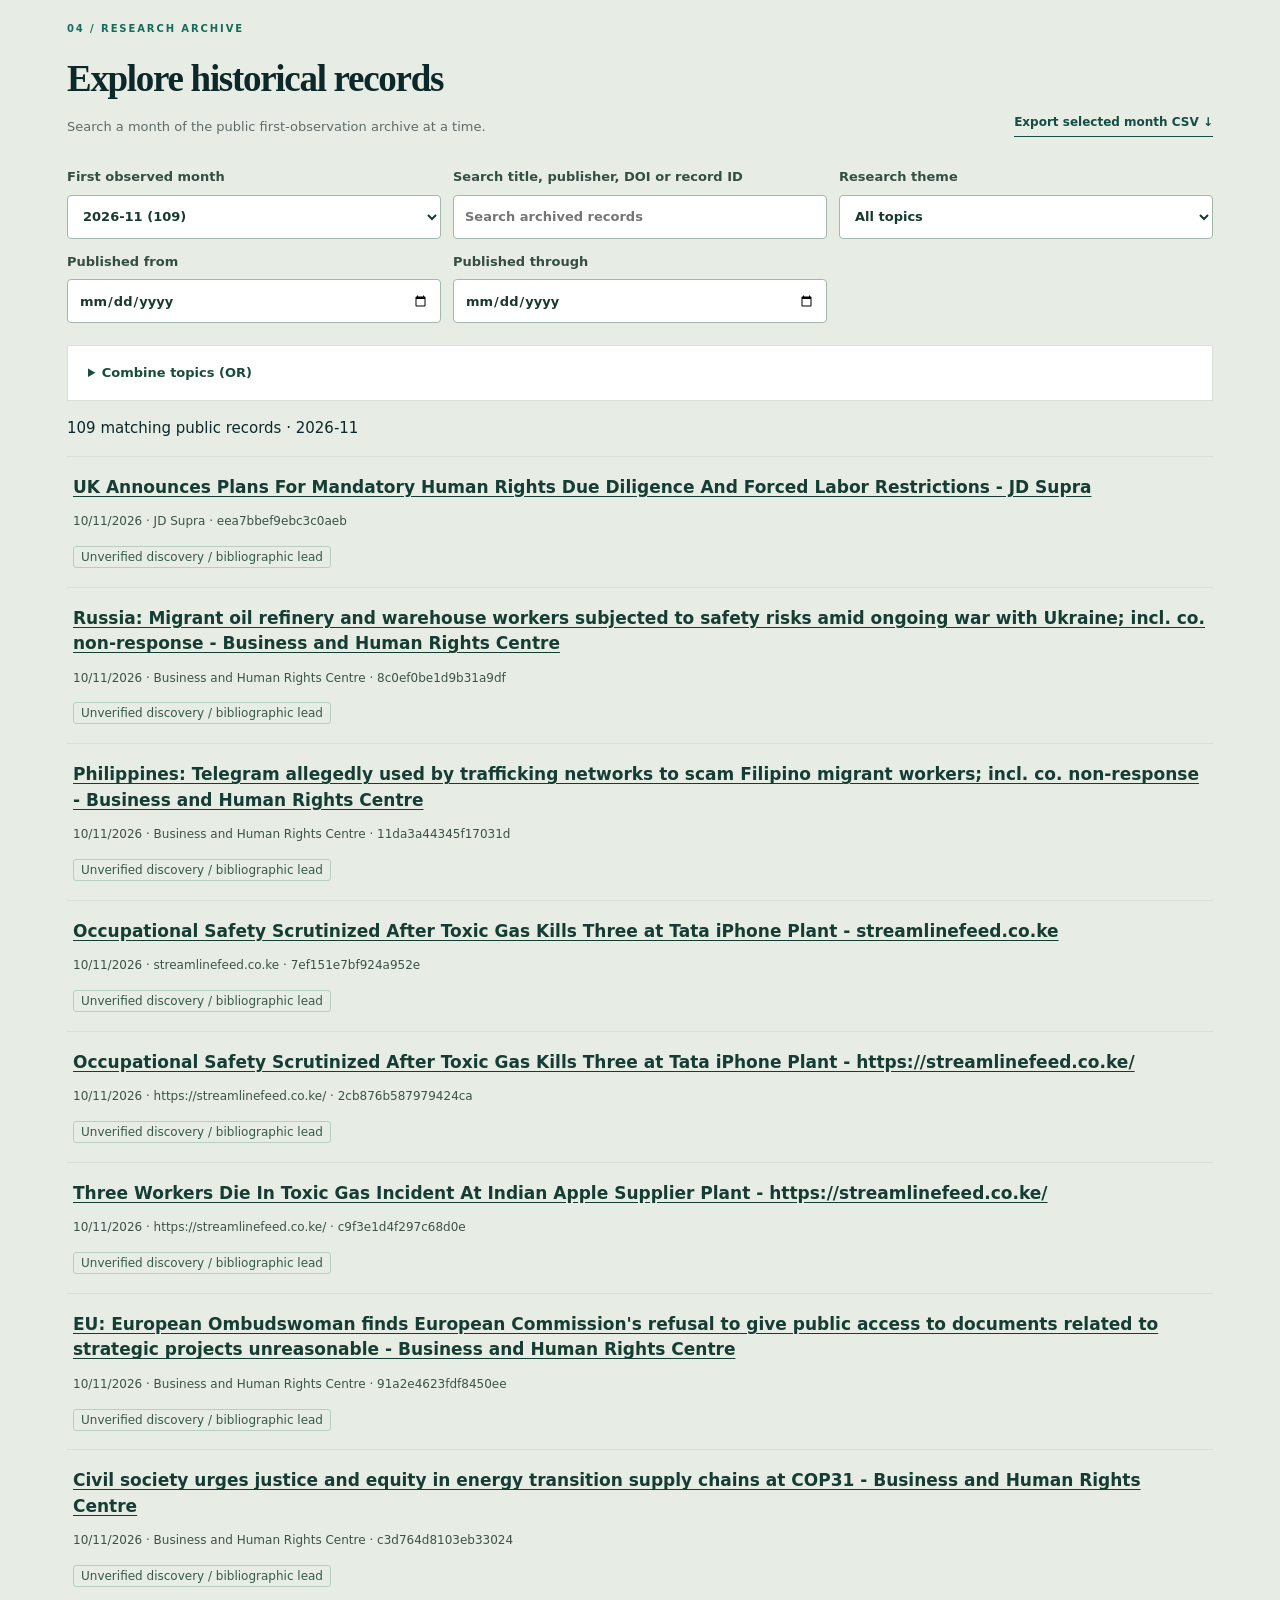
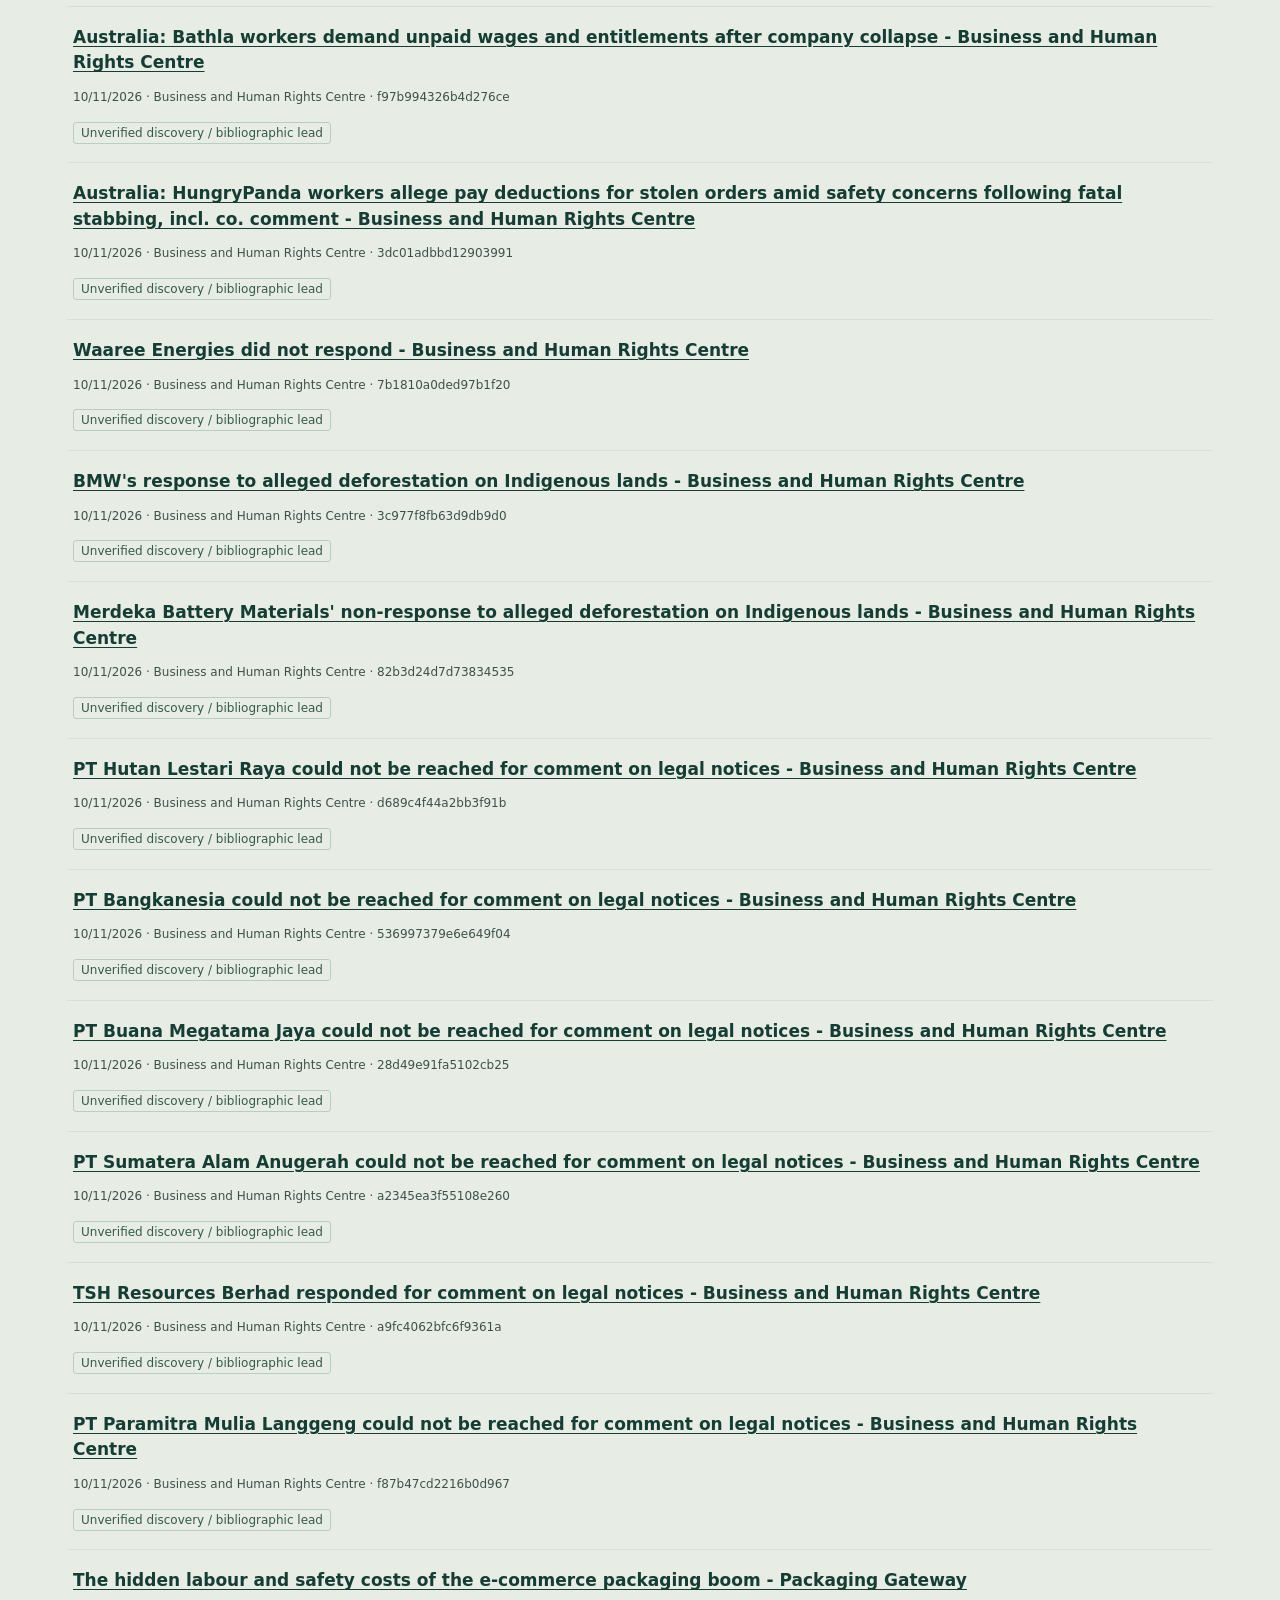
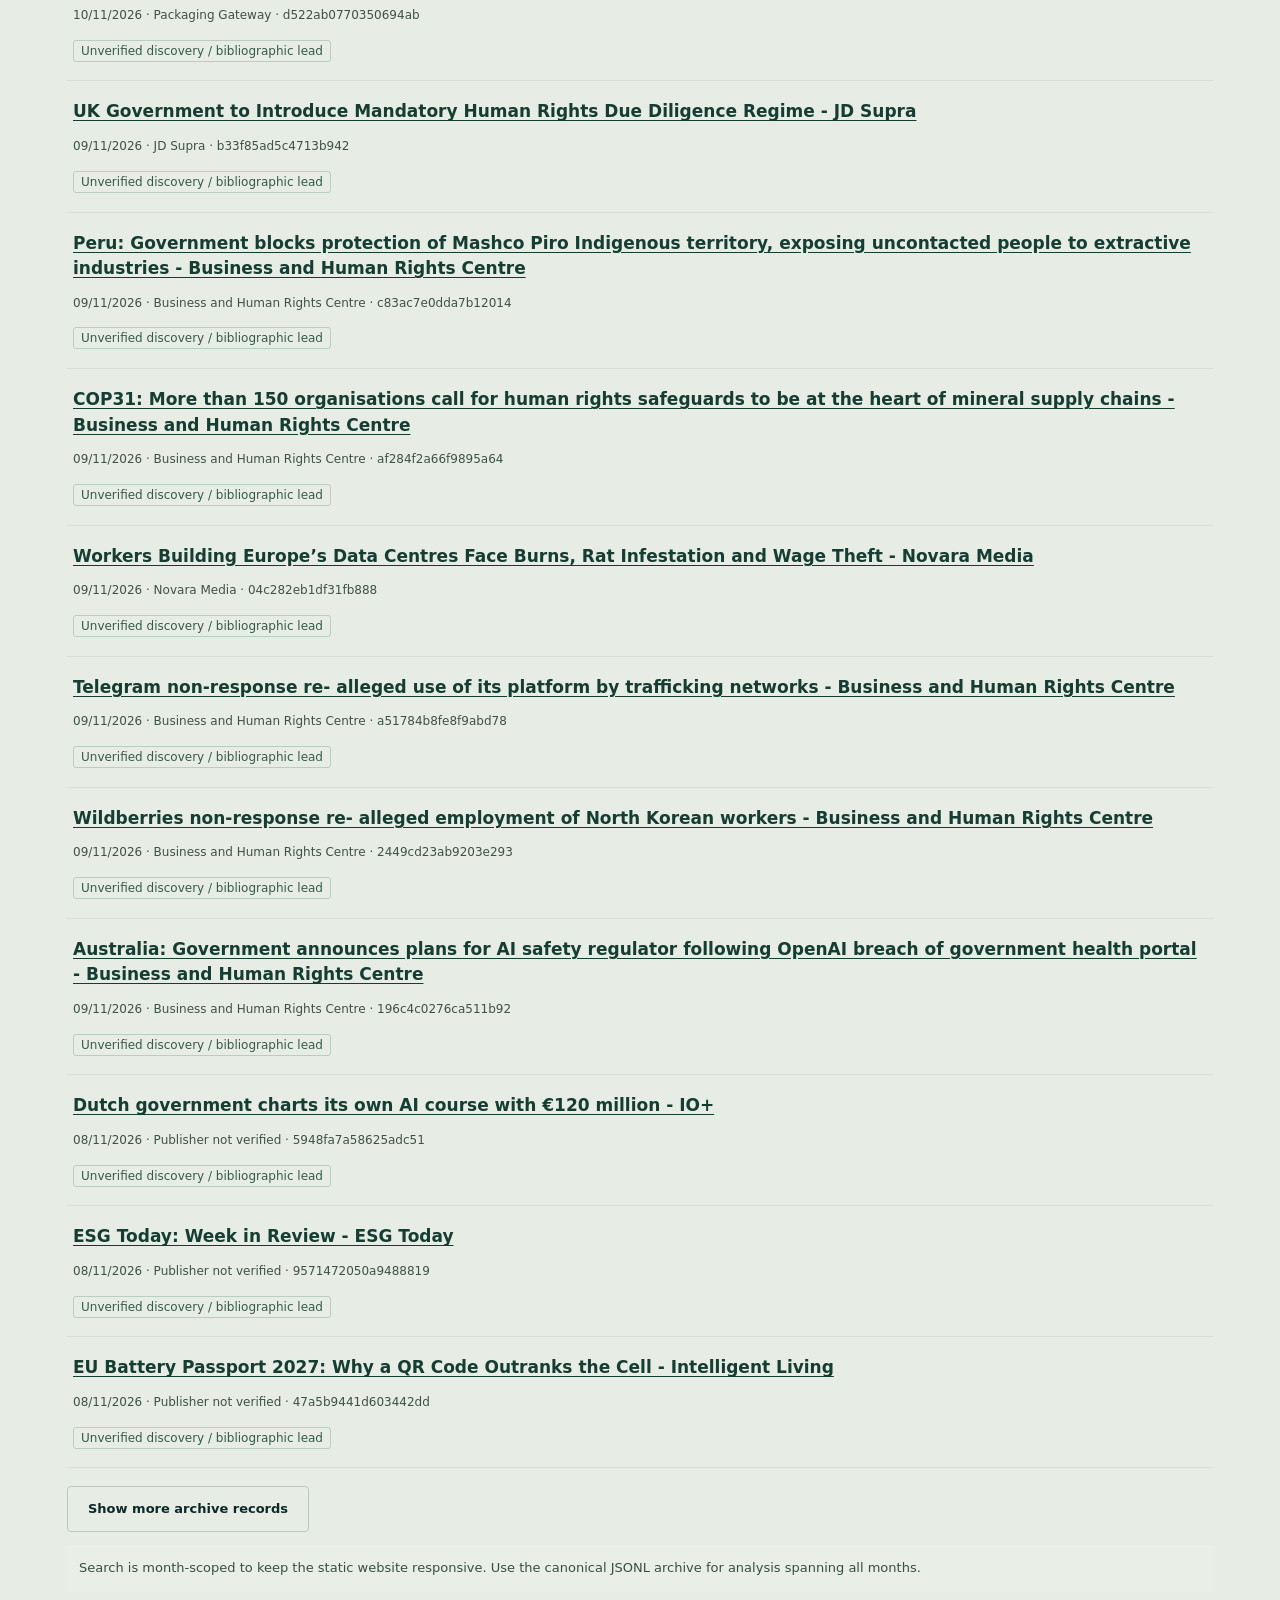
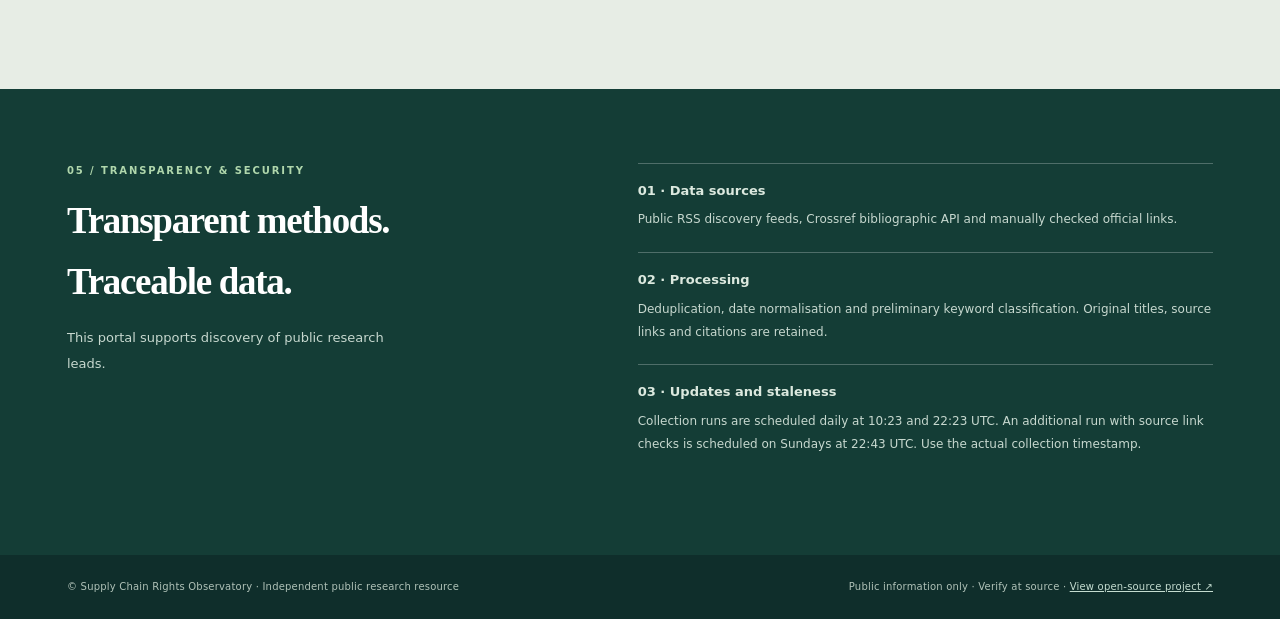
==== commit d132ff52: "Use UTC across the site and align the four interface languages" ====
--- a/docs/index.html
+++ b/docs/index.html
@@ -52,7 +52,7 @@
     <div class="container"><section class="metrics" aria-label="Intelligence status">
       <div class="metric"><span>Recorded signals</span><strong id="metric-total">—</strong><small>Deduplicated research leads</small></div>
       <div class="metric"><span>Published in last 30 days</span><strong id="metric-recent">—</strong><small>Based on publication date</small></div>
-      <div class="metric"><span>Last successful collection</span><strong id="metric-updated">Not yet run</strong><small>Taipei time (UTC+8)</small></div>
+      <div class="metric"><span>Last successful collection</span><strong id="metric-updated">Not yet run</strong></div>
       <div class="metric metric-status"><span>Collection health</span><strong id="metric-status" aria-live="polite">Pending</strong><small id="metric-coverage">Monitoring starts after first deployment</small></div>
     </section></div>
 
@@ -115,7 +115,7 @@
  </div>
 </section>
 
-    <section class="method-section" id="method"><div class="container method-grid"><div><div class="section-kicker">05 / TRANSPARENCY & SECURITY</div><h2>Transparent methods. Traceable data.</h2><p>This portal supports discovery of public research leads.</p></div><div><div class="method-item"><b>01 · Data sources</b><p>Public RSS discovery feeds, Crossref bibliographic API and manually checked official links.</p></div><div class="method-item"><b>02 · Processing</b><p>Deduplication, date normalisation and preliminary keyword classification. Original titles, source links and citations are retained.</p></div><div class="method-item"><b>03 · Updates and staleness</b><p>GitHub Actions is scheduled daily at 06:23 Taipei time. Runs may be delayed; freshness is based on the last successful collection.</p></div></div></div></section>
+    <section class="method-section" id="method"><div class="container method-grid"><div><div class="section-kicker">05 / TRANSPARENCY & SECURITY</div><h2>Transparent methods. Traceable data.</h2><p>This portal supports discovery of public research leads.</p></div><div><div class="method-item"><b>01 · Data sources</b><p>Public RSS discovery feeds, Crossref bibliographic API and manually checked official links.</p></div><div class="method-item"><b>02 · Processing</b><p>Deduplication, date normalisation and preliminary keyword classification. Original titles, source links and citations are retained.</p></div><div class="method-item"><b>03 · Updates and staleness</b><p>Collection runs are scheduled daily at 10:23 and 22:23 UTC. An additional run with source link checks is scheduled on Sundays at 22:43 UTC. Use the actual collection timestamp.</p></div></div></div></section>
   </main>
   <footer class="footer"><div class="container footer-inner"><span>© Supply Chain Rights Observatory · Independent public research resource</span><span>Public information only · Verify at source · <a href="https://github.com/e4e421/supply-chain-rights-observatory" target="_blank" rel="noopener noreferrer">View open-source project ↗</a></span></div></footer>
 </body></html>
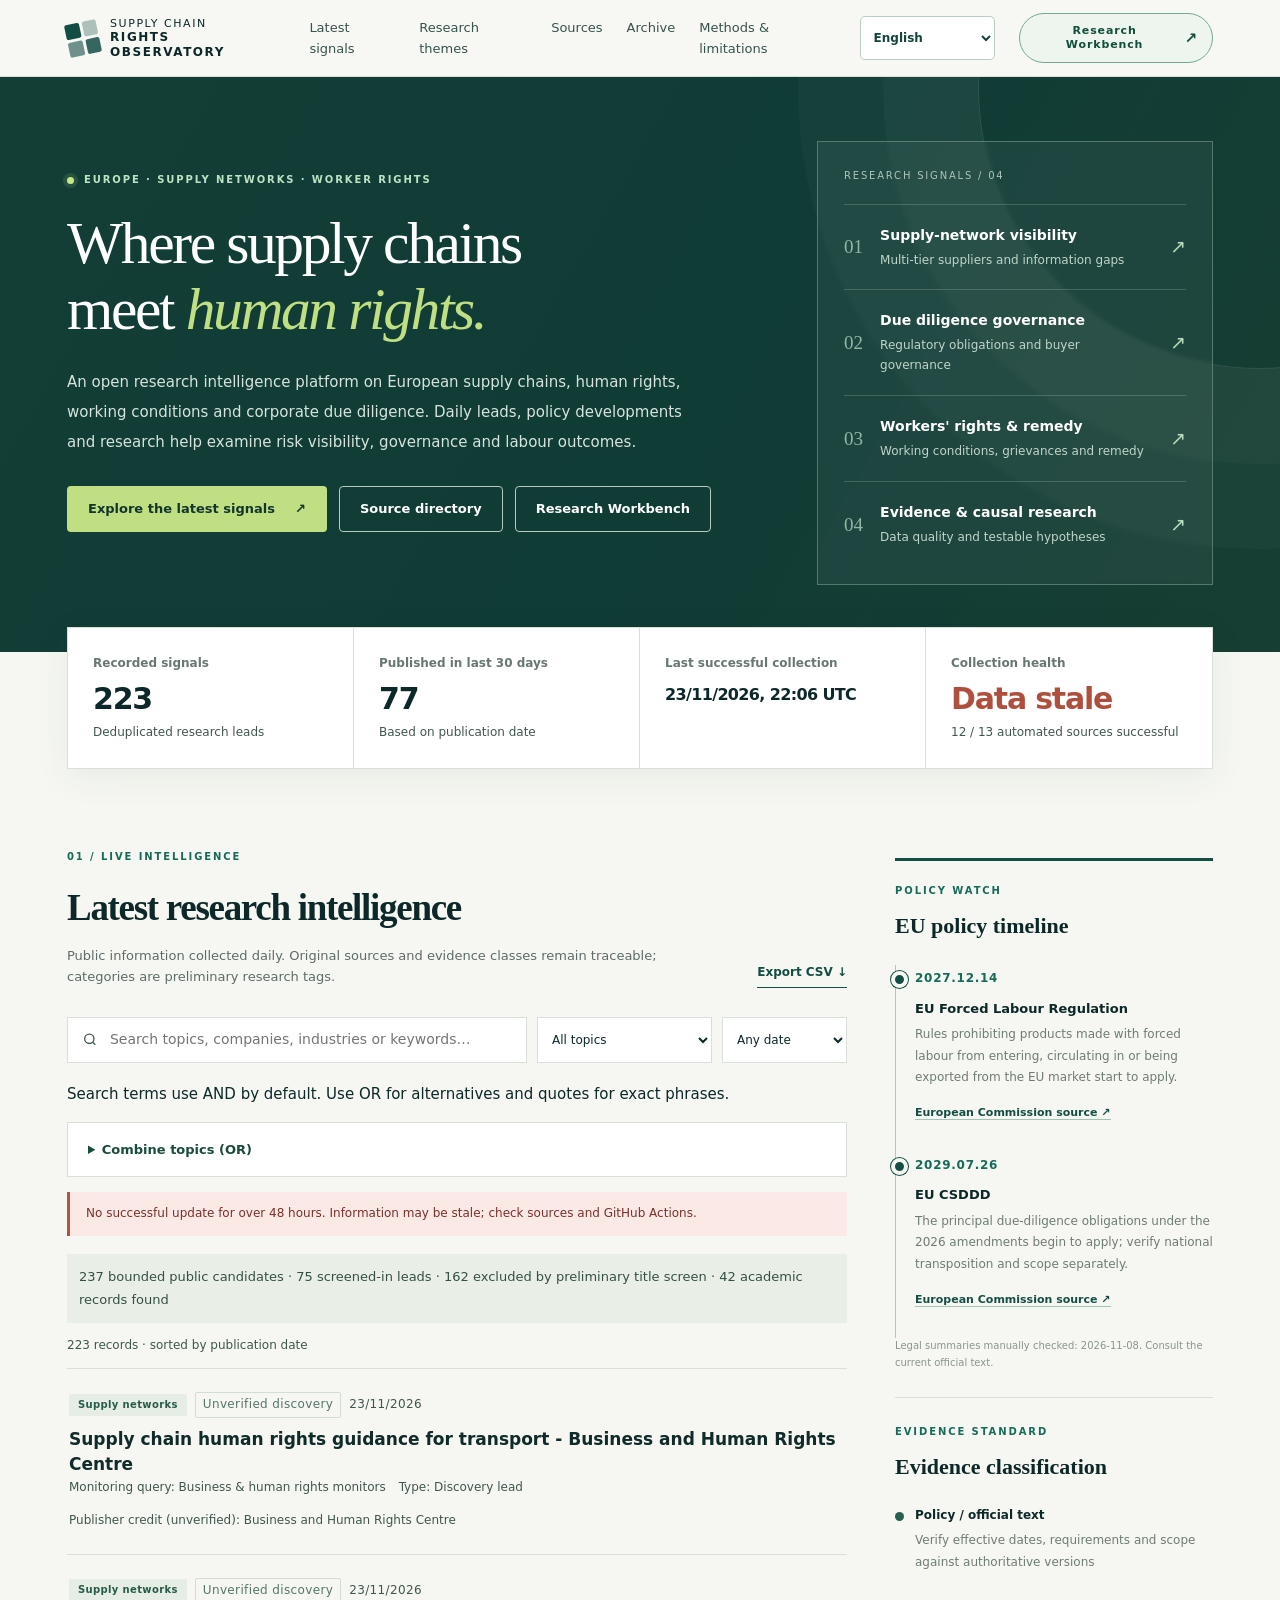
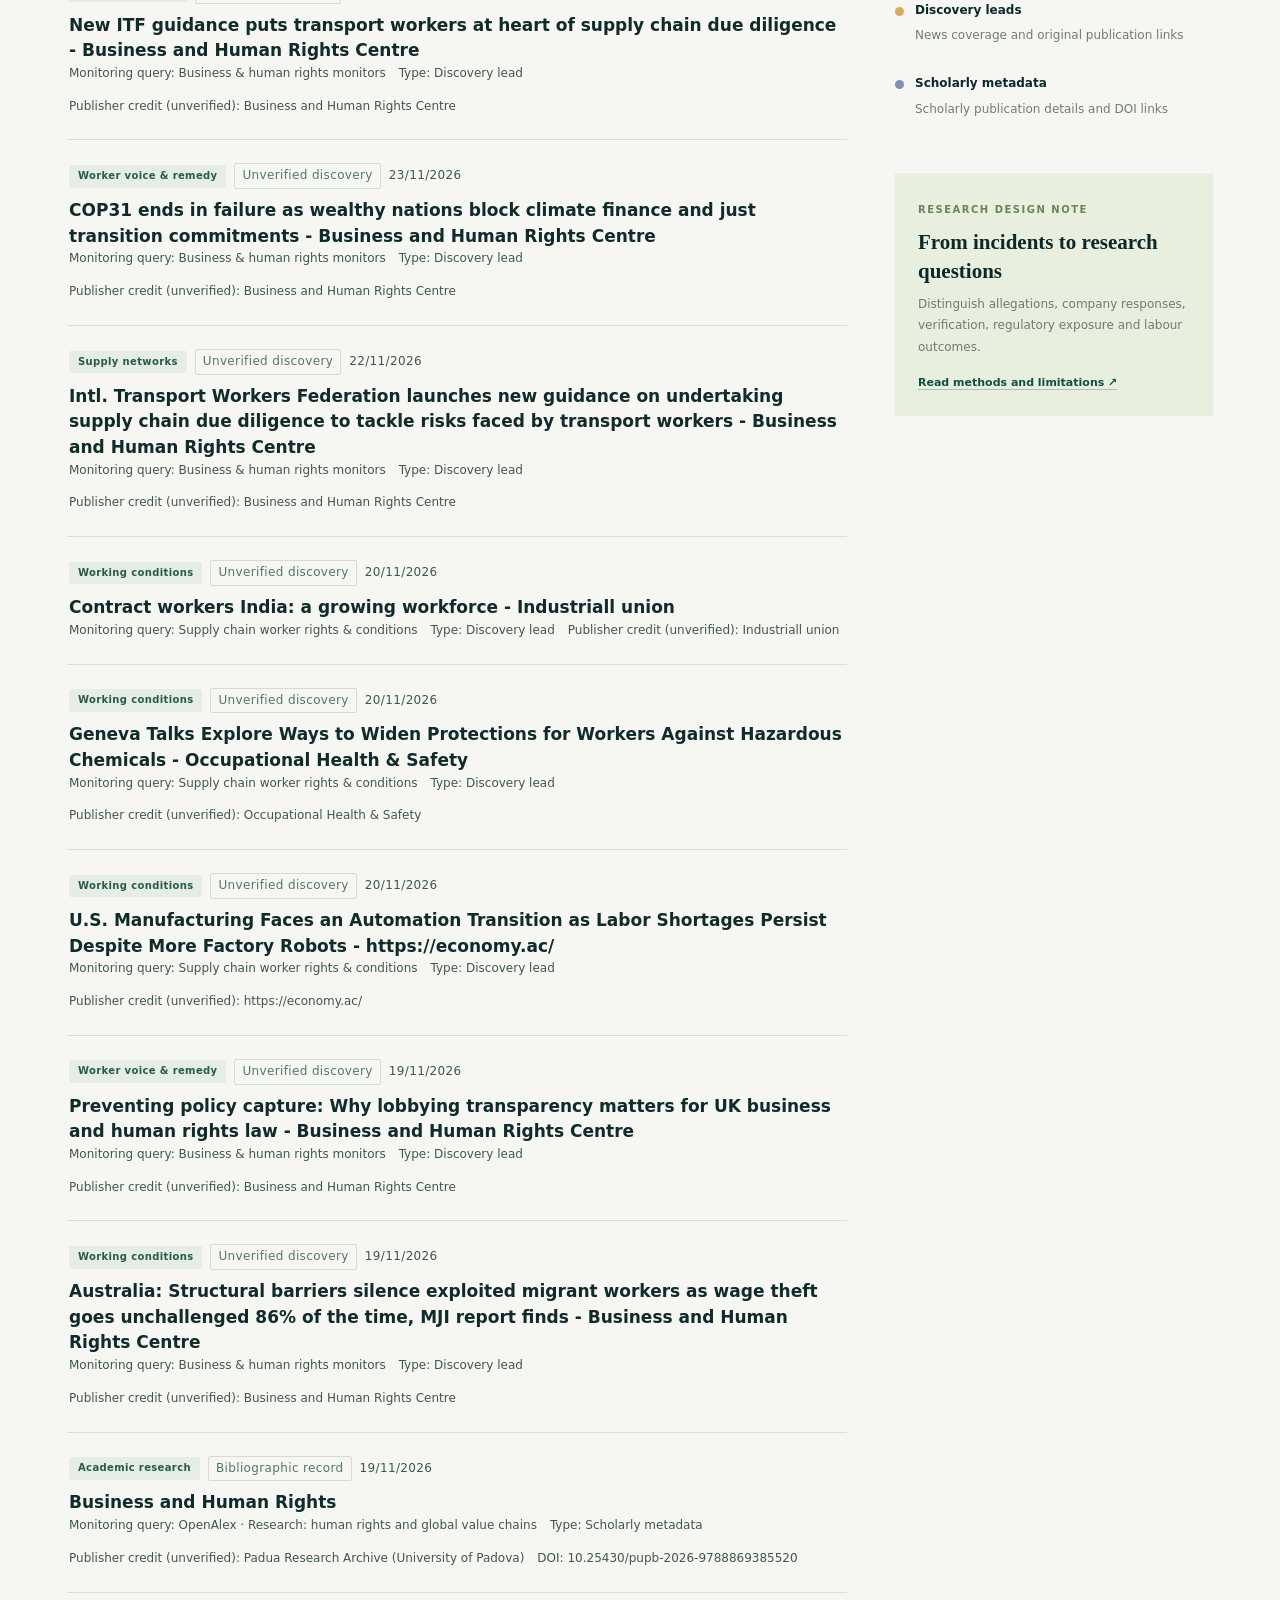
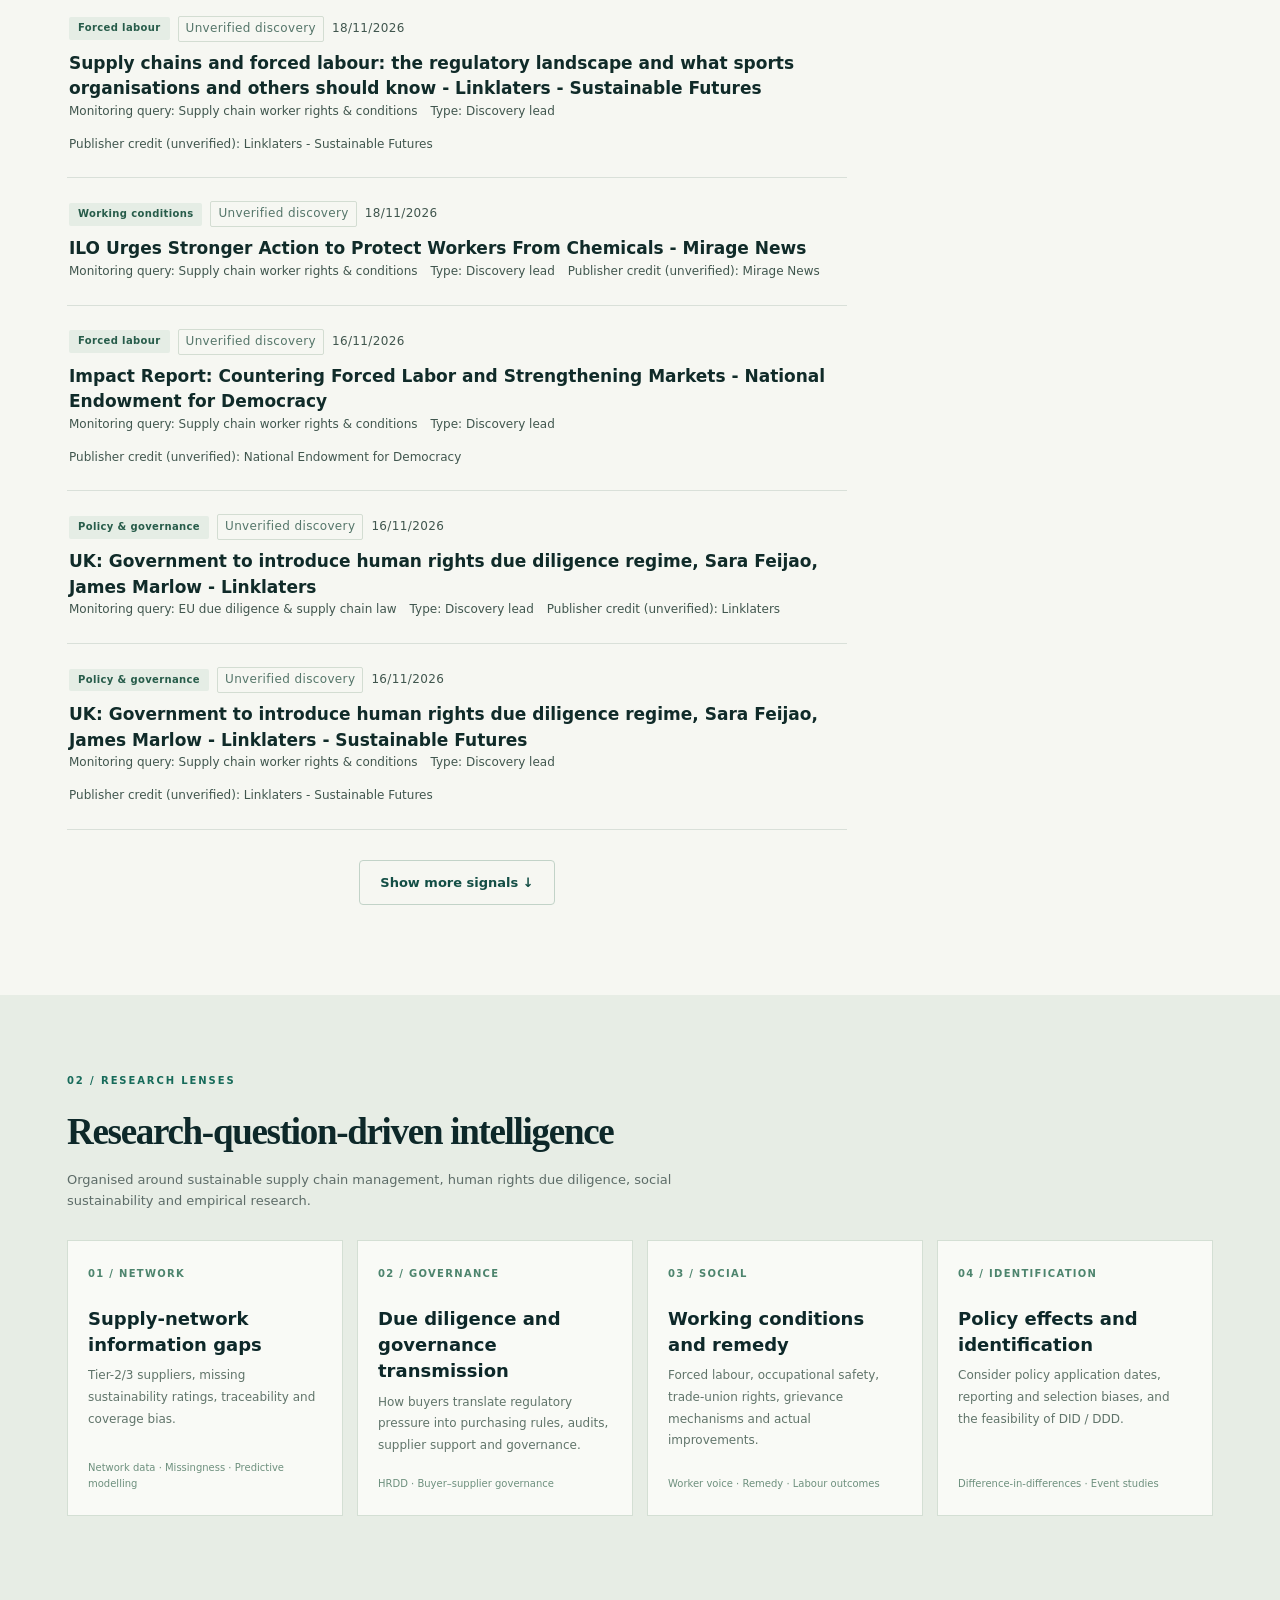
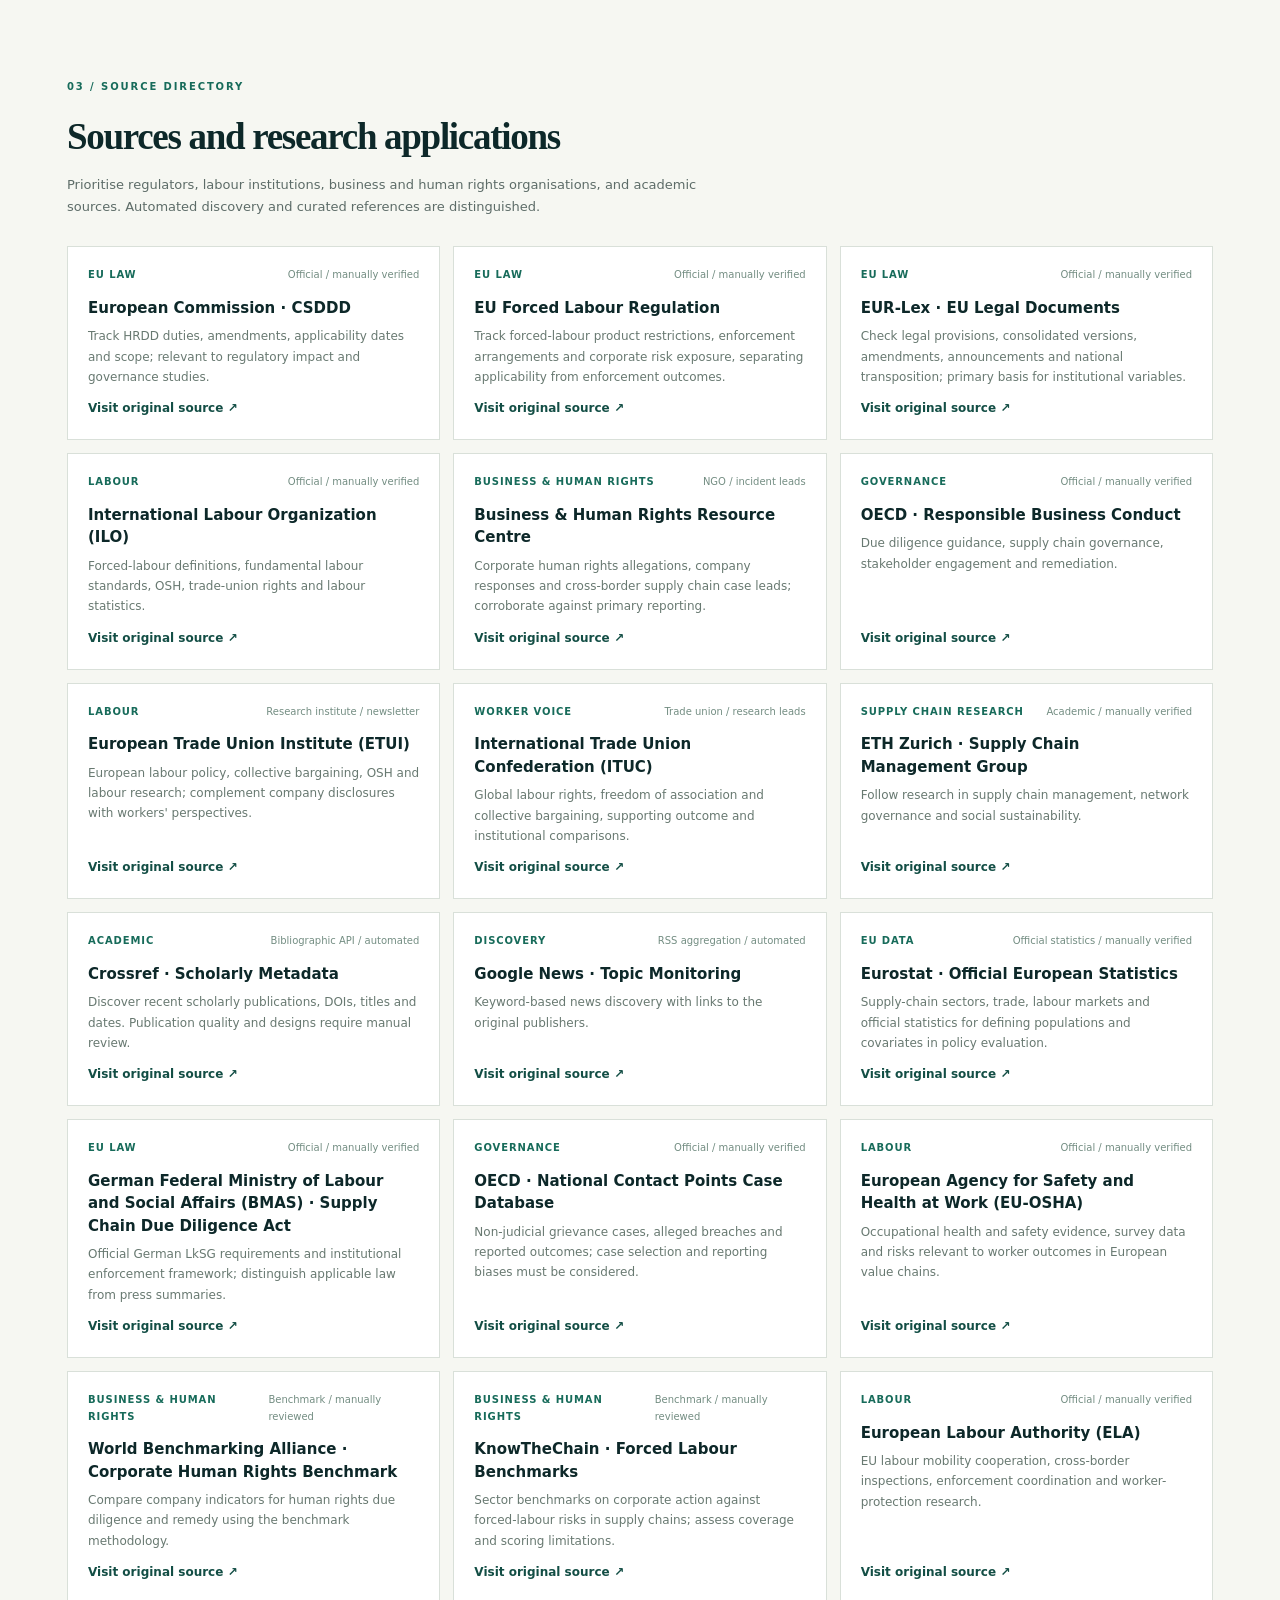
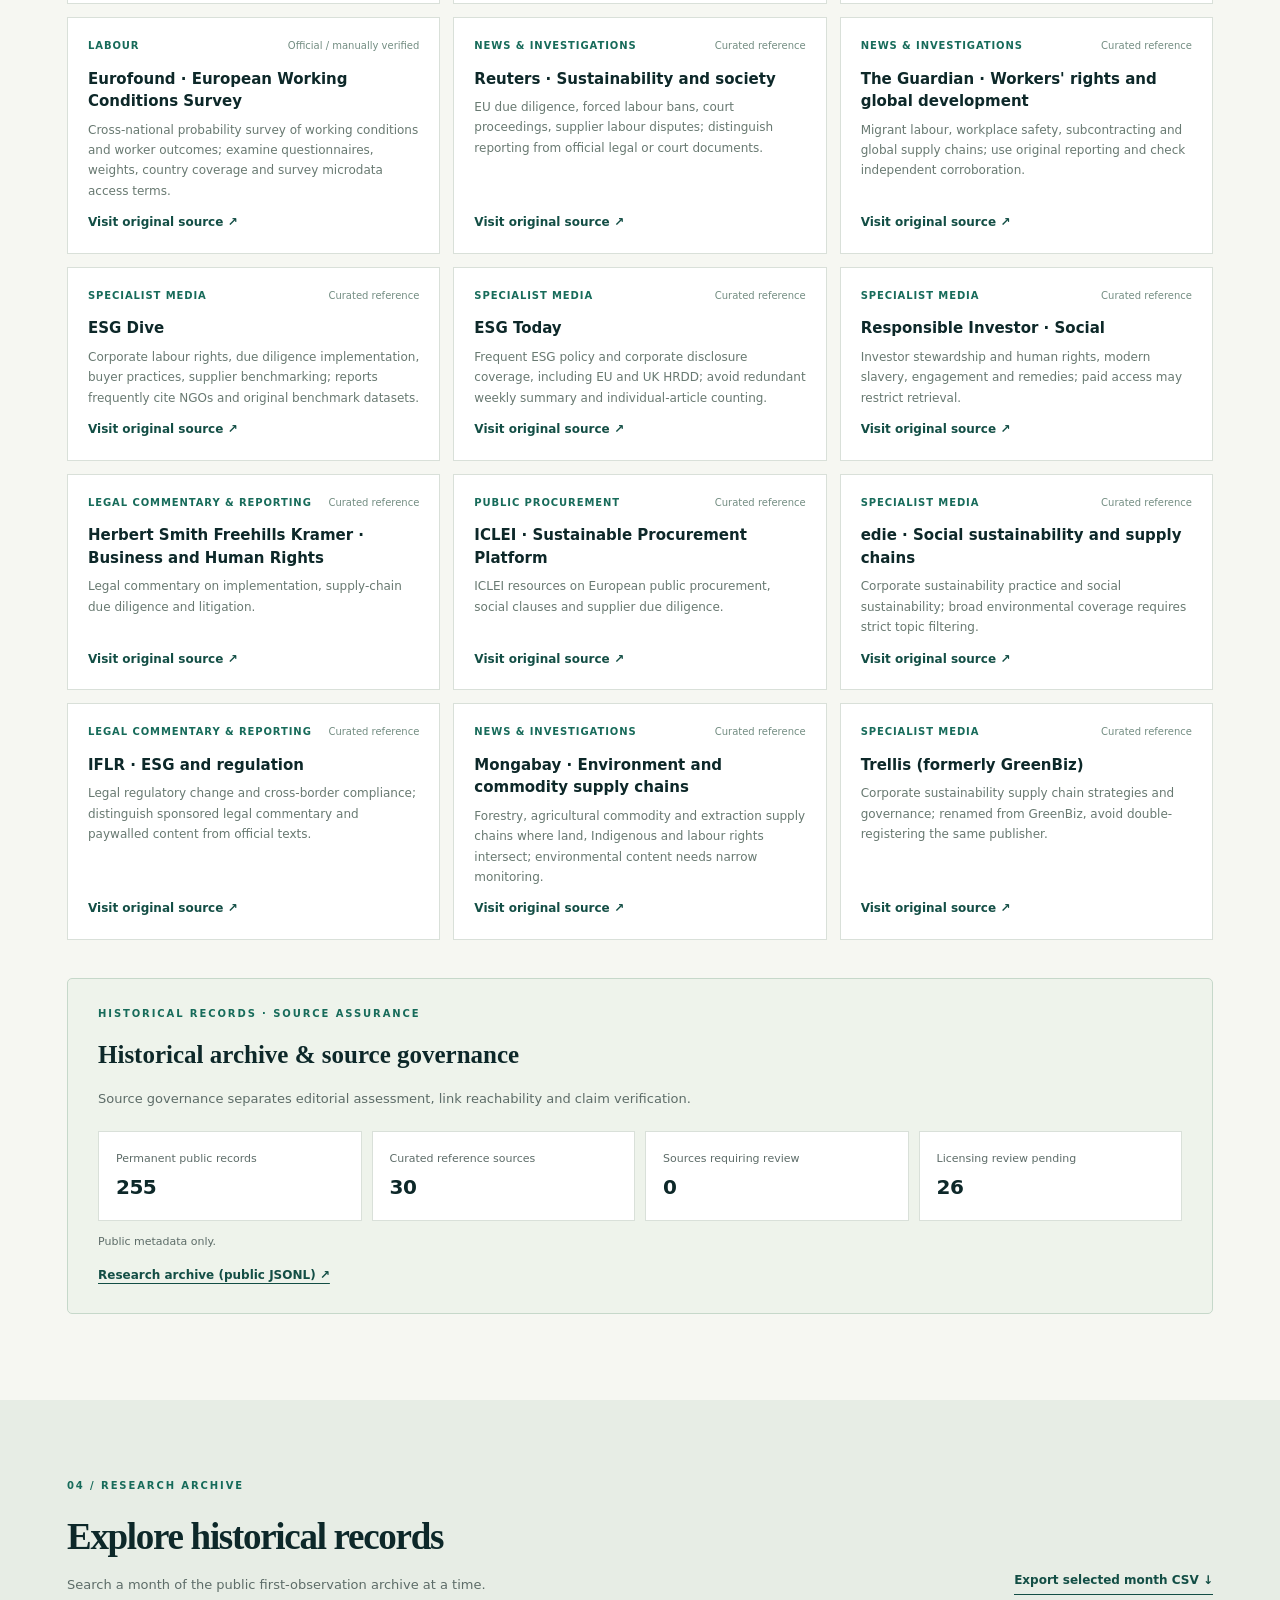
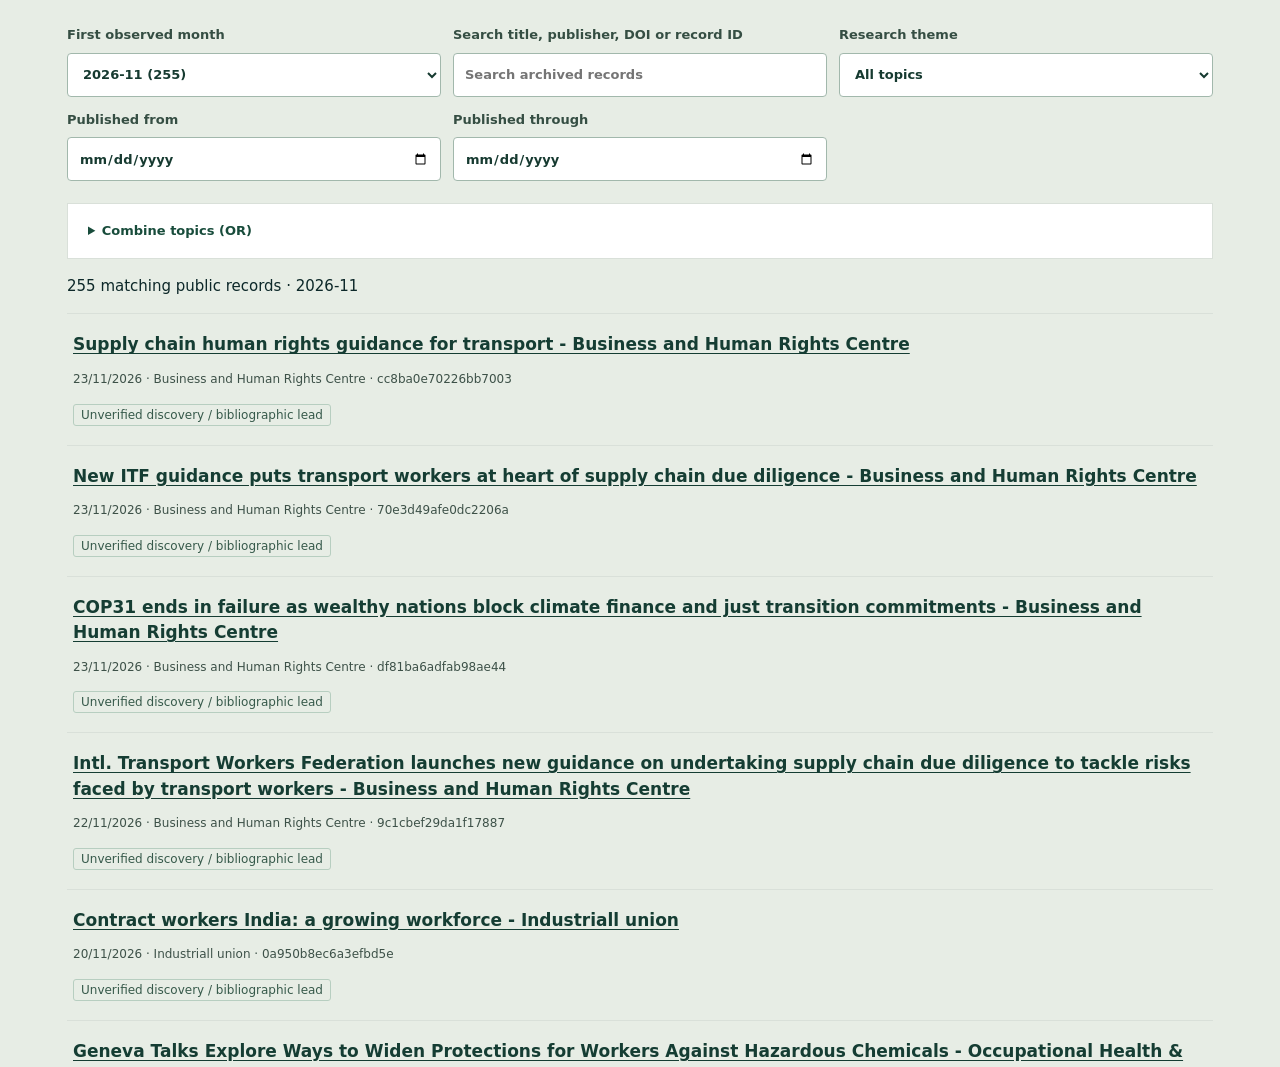
==== commit 14d5dbf9: "Audit rendered English controls and use English defaults before scripts load" ====
--- a/docs/index.html
+++ b/docs/index.html
@@ -25,7 +25,7 @@
       <nav aria-label="Main navigation">
         <a href="#signals">Latest signals</a><a href="#lenses">Research themes</a><a href="#sources">Sources</a><a href="#archive-explorer">Archive</a><a href="#method">Methods & limitations</a>
       </nav>
-      <label class="language-picker" for="language-select"><span class="sr-only">Language</span><select id="language-select" aria-label="Select website language"><option value="en">English</option><option value="zh">繁體中文</option><option value="de">Deutsch</option><option value="es" lang="es">Español</option></select></label>
+      <label class="language-picker" for="language-select"><span class="sr-only">Language</span><select id="language-select" aria-label="Select website language"><option value="en">English</option><option value="zh">Traditional Chinese</option><option value="de">German</option><option value="es">Spanish</option></select></label>
       <a class="top-tag workbench-entry" href="./workbench/" aria-label="Open Research Workbench"><span>Research Workbench</span><span aria-hidden="true">↗</span></a>
     </div>
   </header>
